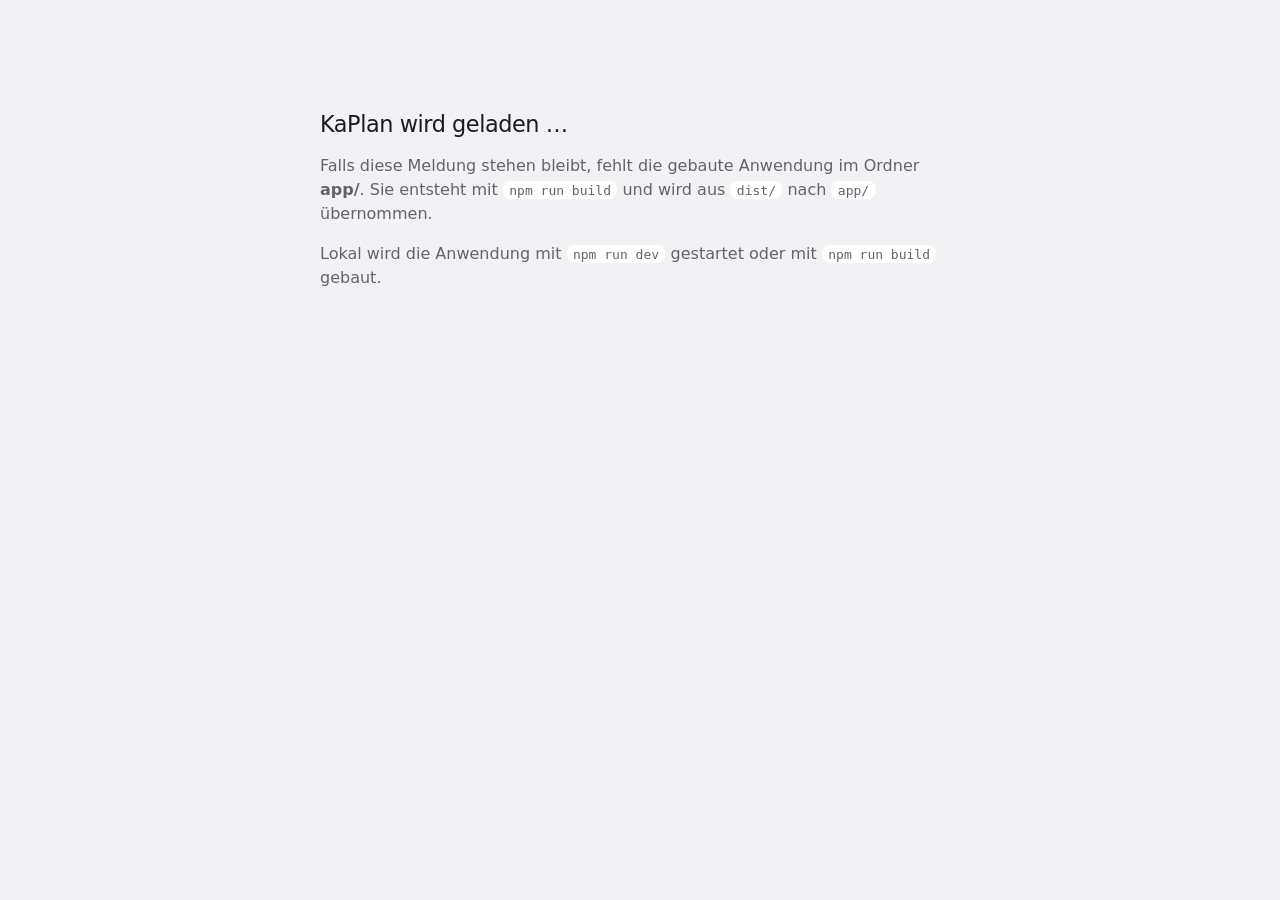
==== index.html @ 91d2cbde "Koralle-Design für die gesamte Oberfläche Überträgt die Gestaltung der Vorlage KoralleDashboard.jsx " ====
<!doctype html>
<html lang="de">
  <head>
    <meta charset="UTF-8" />
    <meta name="viewport" content="width=device-width, initial-scale=1.0" />
    <title>KaPlan</title>
    <meta name="description" content="KaPlan – Planlaufmanagement, Baubetriebsplanung und Projektsteuerung" />
    <meta name="theme-color" content="#f2f2f4" media="(prefers-color-scheme: light)" />
    <meta name="theme-color" content="#121316" media="(prefers-color-scheme: dark)" />
    <meta name="color-scheme" content="light dark" />
    <style>
      /* Seitengrund des Koralle-Designs schon vor dem Laden – hell und dunkel wie die Anwendung */
      html { background: #f2f2f4; color: #1b1c20; }
      .lade-hinweis { color: #1b1c20; }
      .lade-hinweis p { color: #62646d; }
      .lade-hinweis code { background: #ffffff; padding: .1rem .4rem; border-radius: 8px; }
      @media (prefers-color-scheme: dark) {
        html { background: #121316; color: #f2f2f4; }
        .lade-hinweis { color: #f2f2f4; }
        .lade-hinweis p { color: #b1b3bb; }
        .lade-hinweis code { background: #232429; }
      }
    </style>
    <link rel="manifest" href="manifest.webmanifest" />
    <link rel="icon" type="image/png" sizes="32x32" href="icons/kaplan-dreieck-32.png" />
    <link rel="icon" type="image/png" sizes="64x64" href="icons/kaplan-dreieck-64.png" />
    <link rel="icon" type="image/png" sizes="192x192" href="icons/kaplan-dreieck-192.png" />
    <link rel="apple-touch-icon" sizes="180x180" href="icons/kaplan-app-apple-180.png" />
    <meta name="apple-mobile-web-app-capable" content="yes" />
    <meta name="apple-mobile-web-app-status-bar-style" content="default" />
    <meta name="apple-mobile-web-app-title" content="KaPlan" />
  </head>
  <body>
    <div id="root">
      <!--
        Dieser Bereich ist nur sichtbar, solange die Anwendung nicht gestartet
        ist – React ersetzt den Inhalt von #root beim Laden.

        Wird die Seite statisch ausgeliefert (GitHub Pages mit der Quelle
        "Deploy from a branch" liefert den Quellcode statt des Builds), startet
        die Anwendung nicht. Das Skript unten wechselt dann automatisch zur
        gebauten Fassung im Unterverzeichnis ./app/. Dieser Build ist eingecheckt
        und wird vom Workflow nach jedem Push auf main erneuert (siehe README,
        Abschnitt „Veröffentlichen“). Fehlt er, bleibt der Hinweis stehen.
      -->
      <div class="lade-hinweis" style="font-family: Outfit, system-ui, -apple-system, 'Segoe UI', sans-serif; max-width: 40rem; margin: 12vh auto; padding: 0 1.5rem; line-height: 1.5;">
        <h1 style="font-size: 1.4rem; font-weight: 500; letter-spacing: -0.02em; margin: 0 0 .75rem;">KaPlan wird geladen …</h1>
        <p style="margin: 0 0 1rem;">
          Falls diese Meldung stehen bleibt, fehlt die gebaute Anwendung im Ordner
          <strong>app/</strong>. Sie entsteht mit <code>npm run build</code>
          und wird aus <code>dist/</code> nach
          <code>app/</code> übernommen.
        </p>
        <p style="margin: 0;">
          Lokal wird die Anwendung mit <code>npm run dev</code>
          gestartet oder mit <code>npm run build</code> gebaut.
        </p>
      </div>
    </div>
    <script>
      /*
        Notausgang für statisch ausgelieferten Quellcode: Startet die Anwendung
        nicht innerhalb von 1,5 Sekunden, wird auf die gebaute Fassung unter
        ./app/ gewechselt. Im Entwicklungsbetrieb meldet sich die Anwendung über
        window.planlaufGestartet und der Wechsel entfällt. Im fertigen Build
        entfällt er immer – dort gibt es kein app/, und ein langsam geladenes
        Programm darf nicht auf eine fehlende Seite umleiten.
      */
      (function () {
        if (/\/app\/?$/.test(location.pathname)) return;
        var zeitgeber = setTimeout(function () {
          // Nur der unverarbeitete Quellcode lädt /src/main.tsx; im Build ersetzt
          // Vite dieses Tag. Geprüft wird erst hier, weil es beim Start des
          // Zeitgebers noch nicht eingelesen ist.
          if (!document.querySelector('script[src$="/src/main.tsx"]')) return;
          location.replace('app/' + location.hash);
        }, 1500);
        window.planlaufGestartet = function () {
          clearTimeout(zeitgeber);
        };
      })();
    </script>
    <script type="module" src="/src/main.tsx"></script>
  </body>
</html>
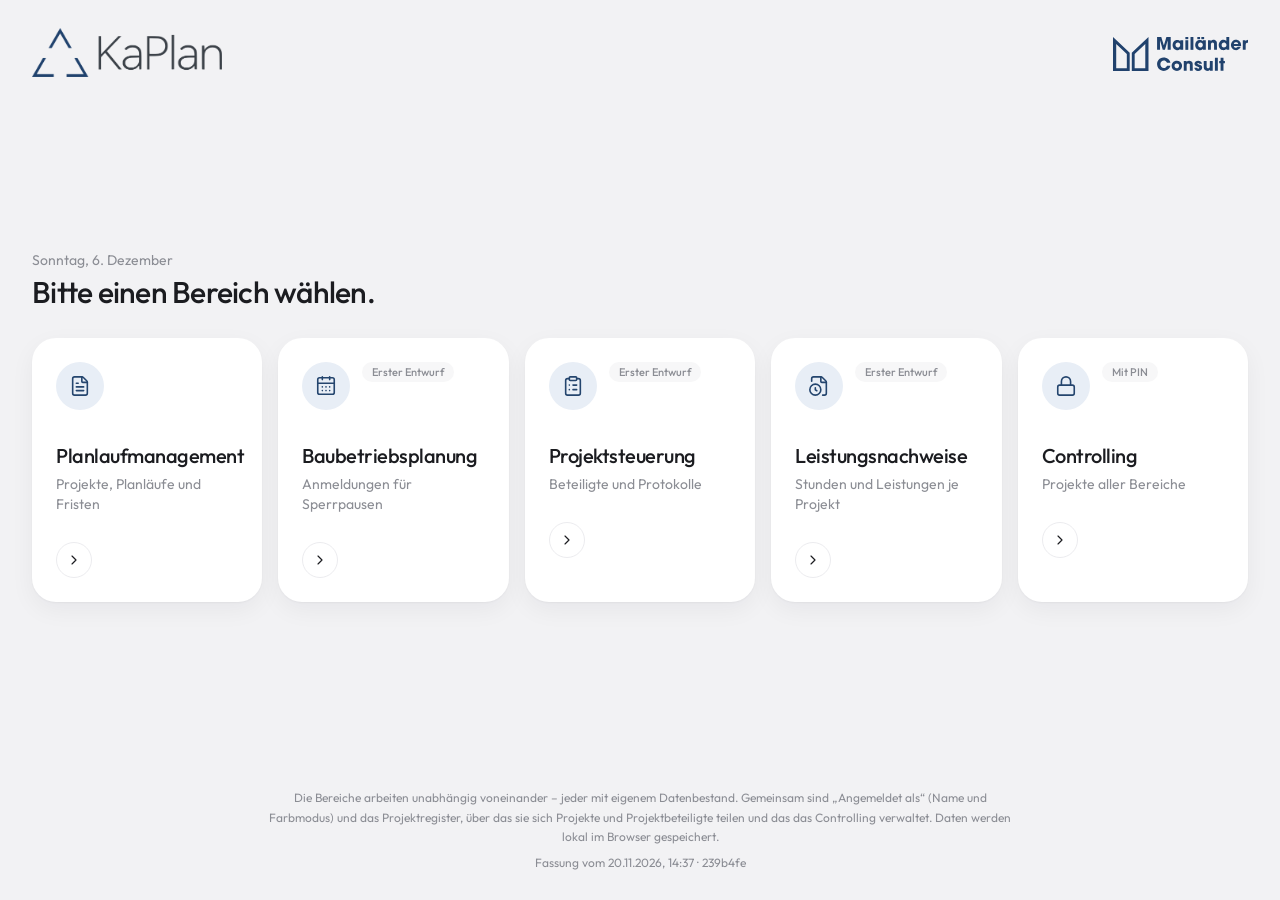
==== commit cca6567e: "Build von 239b4fe" ====
--- a/index.html
+++ b/index.html
@@ -4,22 +4,43 @@
     <meta charset="UTF-8" />
     <meta name="viewport" content="width=device-width, initial-scale=1.0" />
     <title>KaPlan</title>
-    <meta name="description" content="KaPlan – Planlaufmanagement, Baubetriebsplanung und Projektsteuerung" />
-    <meta name="theme-color" content="#f2f2f4" media="(prefers-color-scheme: light)" />
-    <meta name="theme-color" content="#121316" media="(prefers-color-scheme: dark)" />
+    <meta name="description" content="KaPlan – Planlaufmanagement, Baubetriebsplanung, Projektsteuerung und Leistungsnachweise" />
+    <meta name="theme-color" content="#f2f2f4" />
     <meta name="color-scheme" content="light dark" />
+    <script>
+      /*
+        Hell oder dunkel schon vor dem Start der Anwendung: fest gewählt unter
+        „Angemeldet als“ (Farbschema „hell“ bzw. „dunkel“) oder – die Vorgabe –
+        wie das Gerät eingestellt ist. Dieselbe Regel wie `istDunkel` in
+        src/gemeinsam/benutzer.ts; die Hülle (src/shell/Shell.tsx) setzt den
+        Wert nach dem Start erneut und folgt Änderungen. Ohne dieses Skript
+        blitzte die Seite bei jedem Laden erst hell auf.
+      */
+      (function () {
+        var schema = 'geraet';
+        try {
+          schema = (JSON.parse(localStorage.getItem('kaplan-benutzer.v1') || '{}') || {}).farbschema;
+        } catch (e) {
+          /* unlesbar – wie das Gerät */
+        }
+        var dunkel =
+          schema === 'dunkel' ||
+          (schema !== 'hell' && typeof matchMedia === 'function' && matchMedia('(prefers-color-scheme: dark)').matches);
+        document.documentElement.setAttribute('data-farbschema', dunkel ? 'dunkel' : 'hell');
+        var farbe = document.querySelector('meta[name="theme-color"]');
+        if (farbe) farbe.setAttribute('content', dunkel ? '#121316' : '#f2f2f4');
+      })();
+    </script>
     <style>
       /* Seitengrund des Koralle-Designs schon vor dem Laden – hell und dunkel wie die Anwendung */
       html { background: #f2f2f4; color: #1b1c20; }
       .lade-hinweis { color: #1b1c20; }
       .lade-hinweis p { color: #62646d; }
       .lade-hinweis code { background: #ffffff; padding: .1rem .4rem; border-radius: 8px; }
-      @media (prefers-color-scheme: dark) {
-        html { background: #121316; color: #f2f2f4; }
-        .lade-hinweis { color: #f2f2f4; }
-        .lade-hinweis p { color: #b1b3bb; }
-        .lade-hinweis code { background: #232429; }
-      }
+      html[data-farbschema='dunkel'] { background: #121316; color: #f2f2f4; }
+      html[data-farbschema='dunkel'] .lade-hinweis { color: #f2f2f4; }
+      html[data-farbschema='dunkel'] .lade-hinweis p { color: #b1b3bb; }
+      html[data-farbschema='dunkel'] .lade-hinweis code { background: #232429; }
     </style>
     <link rel="manifest" href="manifest.webmanifest" />
     <link rel="icon" type="image/png" sizes="32x32" href="icons/kaplan-dreieck-32.png" />
@@ -29,6 +50,8 @@
     <meta name="apple-mobile-web-app-capable" content="yes" />
     <meta name="apple-mobile-web-app-status-bar-style" content="default" />
     <meta name="apple-mobile-web-app-title" content="KaPlan" />
+    <script type="module" crossorigin src="./assets/index-CdNLTaPJ.js"></script>
+    <link rel="stylesheet" crossorigin href="./assets/index-dYDDbkRc.css">
   </head>
   <body>
     <div id="root">
@@ -80,6 +103,5 @@
         };
       })();
     </script>
-    <script type="module" src="/src/main.tsx"></script>
   </body>
 </html>
--- a/assets/index-dYDDbkRc.css
+++ b/assets/index-dYDDbkRc.css
@@ -0,0 +1 @@
+@layer properties{@supports (((-webkit-hyphens:none)) and (not (margin-trim:block))) or ((-moz-orient:inline) and (not (color:rgb(from red r g b)))){*,:before,:after,::backdrop{--tw-rotate-x:initial;--tw-rotate-y:initial;--tw-rotate-z:initial;--tw-skew-x:initial;--tw-skew-y:initial;--tw-border-style:solid;--tw-leading:initial;--tw-font-weight:initial;--tw-tracking:initial;--tw-shadow:0 0 #0000;--tw-shadow-color:initial;--tw-shadow-alpha:100%;--tw-inset-shadow:0 0 #0000;--tw-inset-shadow-color:initial;--tw-inset-shadow-alpha:100%;--tw-ring-color:initial;--tw-ring-shadow:0 0 #0000;--tw-inset-ring-color:initial;--tw-inset-ring-shadow:0 0 #0000;--tw-ring-inset:initial;--tw-ring-offset-width:0px;--tw-ring-offset-color:#fff;--tw-ring-offset-shadow:0 0 #0000;--tw-outline-style:solid;--tw-blur:initial;--tw-brightness:initial;--tw-contrast:initial;--tw-grayscale:initial;--tw-hue-rotate:initial;--tw-invert:initial;--tw-opacity:initial;--tw-saturate:initial;--tw-sepia:initial;--tw-drop-shadow:initial;--tw-drop-shadow-color:initial;--tw-drop-shadow-alpha:100%;--tw-drop-shadow-size:initial;--tw-duration:initial}}}@layer theme{:root,:host{--font-sans:"Outfit Variable", "Outfit", system-ui, -apple-system, "Segoe UI", sans-serif;--font-mono:ui-monospace, "SF Mono", SFMono-Regular, Menlo, Consolas, monospace;--color-white:#fff;--spacing:.25rem;--text-xs:.75rem;--text-xs--line-height:calc(1 / .75);--text-sm:.875rem;--text-sm--line-height:calc(1.25 / .875);--text-xl:1.25rem;--text-xl--line-height:calc(1.75 / 1.25);--text-2xl:1.5rem;--text-2xl--line-height:calc(2 / 1.5);--text-3xl:1.875rem;--text-3xl--line-height: 1.2 ;--font-weight-medium:500;--tracking-tight:-.025em;--leading-relaxed:1.625;--radius-3xl:1.5rem;--default-transition-duration:.15s;--default-transition-timing-function:cubic-bezier(.4, 0, .2, 1);--default-font-family:"Outfit Variable", "Outfit", system-ui, -apple-system, "Segoe UI", sans-serif;--default-mono-font-family:ui-monospace, "SF Mono", SFMono-Regular, Menlo, Consolas, monospace;--ease-koralle:cubic-bezier(.2, .8, .2, 1)}}@layer base{*,:after,:before,::backdrop{box-sizing:border-box;border:0 solid;margin:0;padding:0}::file-selector-button{box-sizing:border-box;border:0 solid;margin:0;padding:0}html,:host{-webkit-text-size-adjust:100%;tab-size:4;line-height:1.5;font-family:var(--default-font-family,-apple-system, BlinkMacSystemFont, "Segoe UI", Roboto, "Helvetica Neue", "Noto Sans", Arial, sans-serif, "Apple Color Emoji", "Segoe UI Emoji", "Segoe UI Symbol", "Noto Color Emoji");font-feature-settings:var(--default-font-feature-settings,normal);font-variation-settings:var(--default-font-variation-settings,normal);-webkit-tap-highlight-color:transparent}hr{height:0;color:inherit;border-top-width:1px}abbr:where([title]){-webkit-text-decoration:underline dotted;text-decoration:underline dotted}h1,h2,h3,h4,h5,h6{font-size:inherit;font-weight:inherit}a{color:inherit;-webkit-text-decoration:inherit;text-decoration:inherit}code,kbd,samp,pre{font-family:var(--default-mono-font-family,ui-monospace, SFMono-Regular, Menlo, Monaco, Consolas, "Liberation Mono", "Courier New", monospace);font-feature-settings:var(--default-mono-font-feature-settings,normal);font-variation-settings:var(--default-mono-font-variation-settings,normal);font-size:1em}small{font-size:80%}sub,sup{vertical-align:baseline;font-size:75%;line-height:0;position:relative}sub{bottom:-.25em}sup{top:-.5em}table{text-indent:0;border-color:inherit;border-collapse:collapse}:-moz-focusring:where(:not(iframe)){outline:auto}progress{vertical-align:baseline}summary{display:list-item}ol,ul,menu{list-style:none}img,svg,video,canvas,audio,iframe,embed,object{vertical-align:middle;display:block}img,video{max-width:100%;height:auto}button,input,select,optgroup,textarea{font:inherit;font-feature-settings:inherit;font-variation-settings:inherit;letter-spacing:inherit;color:inherit;opacity:1;background-color:#0000;border-radius:0}::file-selector-button{font:inherit;font-feature-settings:inherit;font-variation-settings:inherit;letter-spacing:inherit;color:inherit;opacity:1;background-color:#0000;border-radius:0}:where(select:is([multiple],[size])) optgroup{font-weight:bolder}:where(select:is([multiple],[size])) optgroup option{padding-inline-start:20px}::file-selector-button{margin-inline-end:4px}::placeholder{opacity:1}@supports (not ((-webkit-appearance:-apple-pay-button))) or (contain-intrinsic-size:1px){::placeholder{color:currentColor}@supports (color:color-mix(in lab,red,red)){::placeholder{color:color-mix(in oklab,currentcolor 50%,transparent)}}}textarea{resize:vertical}::-webkit-search-decoration{-webkit-appearance:none}::-webkit-date-and-time-value{min-height:1lh;text-align:inherit}::-webkit-datetime-edit{display:inline-flex}::-webkit-datetime-edit-fields-wrapper{padding:0}::-webkit-datetime-edit{padding-block:0}::-webkit-datetime-edit-year-field{padding-block:0}::-webkit-datetime-edit-month-field{padding-block:0}::-webkit-datetime-edit-day-field{padding-block:0}::-webkit-datetime-edit-hour-field{padding-block:0}::-webkit-datetime-edit-minute-field{padding-block:0}::-webkit-datetime-edit-second-field{padding-block:0}::-webkit-datetime-edit-millisecond-field{padding-block:0}::-webkit-datetime-edit-meridiem-field{padding-block:0}::-webkit-calendar-picker-indicator{line-height:1}:-moz-ui-invalid{box-shadow:none}button,input:where([type=button],[type=reset],[type=submit]){appearance:button}::file-selector-button{appearance:button}::-webkit-inner-spin-button{height:auto}::-webkit-outer-spin-button{height:auto}[hidden]:where(:not([hidden=until-found])){display:none!important}html,body,#root{height:100%}body{font-family:var(--font-sans);color:var(--text);background:var(--bg);-webkit-font-smoothing:antialiased;-moz-osx-font-smoothing:grayscale;font-size:14px;line-height:1.5}h1,h2,h3,h4{letter-spacing:-.02em;font-weight:500}h1{font-size:26px}h2{font-size:19px}h3{font-size:15px}b,strong{font-weight:600}a{color:var(--link);text-decoration:none}a:hover{text-decoration:underline}::selection{background:var(--marke-soft)}button:not(:disabled),[role=button]{cursor:pointer}input[type=checkbox],input[type=radio]{accent-color:var(--accent);margin:3px 3px 3px 4px}:focus-visible{outline:2px solid var(--fokus);outline-offset:2px}}@layer components{.app{grid-template-columns:var(--sidebar-w) 1fr;height:100%;display:grid;overflow:hidden}.sidebar{background:var(--bg-sidebar);border-right:1px solid var(--separator);color:var(--text-secondary);flex-direction:column;gap:3px;padding:16px 12px;display:flex;overflow-y:auto}.sidebar-brand{width:100%;font:inherit;color:inherit;text-align:left;cursor:pointer;border-radius:var(--rund);background:0 0;border:none;margin-bottom:12px;padding:4px 10px 6px;line-height:0;display:block}.sidebar-brand:hover{opacity:.88}.kaplan-logo-hell,.kaplan-logo-dunkel{max-width:100%;display:block}.kaplan-logo-dunkel,:root[data-farbschema=dunkel] .kaplan-logo-hell{display:none}:root[data-farbschema=dunkel] .kaplan-logo-dunkel{display:block}.logo-ohne-zeile{aspect-ratio:960/262;display:block;overflow:hidden}.nav-group-label{color:var(--text-tertiary);padding:18px 12px 6px;font-size:12px}.nav-item{border-radius:var(--rund);cursor:pointer;text-align:left;width:100%;min-height:40px;color:var(--text-secondary);background:0 0;border:none;flex:none;align-items:center;gap:10px;padding:8px 12px;font-size:13.5px;transition:color .15s,background .15s;display:flex;position:relative}.nav-item:hover{color:var(--text);background:var(--bg-hover)}.nav-item.active,.nav-item.active:hover{color:#fff;background:0 0;font-weight:500}.nav-aktiv{border-radius:var(--rund);background:var(--nav-aktiv);box-shadow:0 6px 18px var(--marke-glanz);position:absolute;inset:0}.nav-item>:not(.nav-aktiv){position:relative}.nav-item.active .nav-badge{color:#fff;background:#ffffff3d}.nav-item.unter{padding-left:34px}.nav-pfeil{color:var(--text-tertiary);flex:none;transition:transform .15s;display:inline-flex}.nav-pfeil.offen{transform:rotate(90deg)}.nav-icon{flex:none;place-items:center;width:18px;display:grid}.nav-label{text-overflow:ellipsis;white-space:nowrap;flex:1;overflow:hidden}.nav-badge{background:var(--gray-soft);color:var(--text-secondary);border-radius:999px;padding:1px 7px;font-size:11px;font-weight:600}.nav-badge.alert{background:var(--red);color:#fff}.sidebar-footer{color:var(--text-tertiary);margin-top:auto;padding:16px 2px 2px;font-size:11px}.sicherung-knoepfe{grid-template-columns:1fr 1fr;gap:6px;margin:10px 0;display:grid}.sicherung-knoepfe .btn{color:var(--text-secondary);justify-content:center;padding-left:6px;padding-right:6px}.sicherung-knoepfe .btn:hover:not(:disabled){color:var(--text)}.sicherung-knoepfe .btn:last-child{grid-column:1/-1}.main{flex-direction:column;display:flex;overflow:hidden}.topbar{flex:none;align-items:center;gap:14px;min-height:72px;padding:18px 32px 6px;display:flex}.topbar-title{flex-direction:column-reverse;flex:1;min-width:0;display:flex}.topbar-title h1{letter-spacing:-.025em;text-overflow:ellipsis;white-space:nowrap;font-size:22px;font-weight:500;line-height:1.25;overflow:hidden}.topbar-title .sub{color:var(--text-tertiary);text-overflow:ellipsis;white-space:nowrap;font-size:13px;overflow:hidden}.topbar-actions{flex:none;align-items:center;gap:8px;display:flex}.topbar-logo{flex:none;align-items:center;padding-left:12px;display:flex}.btn-icon.menu-toggle{border:1px solid var(--separator);background:var(--bg-elev);width:40px;height:40px;color:var(--text);border-radius:50%;place-items:center;padding:0;display:grid}.content{padding:0 32px calc(64px + var(--neue-fassung-hoehe,0px));flex:1;overflow-y:auto}.content-inner{max-width:1560px;margin:0 auto;padding-top:16px}.stack{flex-direction:column;gap:16px;display:flex}.row{align-items:center;gap:10px;display:flex}.row-between{justify-content:space-between;align-items:center;gap:12px;display:flex}.wrap{flex-wrap:wrap}.spacer{flex:1}.grid{gap:16px;display:grid}.grid-2{grid-template-columns:repeat(auto-fit,minmax(280px,1fr))}.grid-3{grid-template-columns:repeat(auto-fit,minmax(220px,1fr))}.kennzahlen{grid-template-columns:repeat(auto-fit,minmax(150px,1fr));gap:10px;padding:4px 24px 22px;display:grid}.kennzahlen:first-child{padding-top:24px}.kennzahlen>*{display:flex}.kennzahlen .card{box-shadow:none;border-radius:var(--rund-l);background:var(--bg-subtle);width:100%}.kennzahlen .stat{padding:12px 16px}.kennzahlen .stat-value{font-size:22px}.kennzahlen .card-click:hover{background:var(--bg-active)}.kennzahlen .card-click.stat-signal:hover{background:var(--signal-verlauf)}.grid-4{grid-template-columns:repeat(auto-fit,minmax(190px,1fr))}.card{--tabellen-rand:24px;background:var(--bg-elev);border-radius:var(--rund-xl);box-shadow:var(--schatten);overflow:clip}.card-pad{padding:22px 24px}.card-header{justify-content:space-between;align-items:center;gap:12px;padding:20px 24px 14px;display:flex}.card-header h2{font-size:16px;font-weight:500}.card-header .sub{color:var(--text-tertiary);margin-top:1px;font-size:12.5px}.card-header+.card-pad{padding-top:6px}.card-click{cursor:pointer;transition:transform .3s var(--ease-koralle),box-shadow .3s var(--ease-koralle);text-align:left;width:100%;font:inherit;color:inherit;border:none;padding:0;display:block}.card-click:not(.bewegt):hover{box-shadow:var(--schatten-hoch);transform:translateY(-4px)}.card-click:not(.bewegt):active{transform:translateY(-1px)}.bewegt{transition:none}.stat{padding:20px 24px 22px;position:relative}.stat-label{color:var(--text-tertiary);align-items:center;gap:7px;font-size:12.5px;display:flex}.stat-value{letter-spacing:-.03em;font-variant-numeric:tabular-nums;margin-top:4px;font-size:34px;font-weight:600;line-height:1.15}.card.stat-signal{background:var(--signal-verlauf);color:#fff;position:relative}.card.stat-signal:after{content:"";pointer-events:none;border:24px solid #ffffff26;border-radius:50%;width:150px;height:150px;position:absolute;bottom:-52px;right:-44px}.card.stat-signal .stat-label{color:#ffffffe6}.kennzahlen .card.stat-signal{background:var(--signal-verlauf)}.kennzahlen .card.stat-signal:after{border-width:16px;width:96px;height:96px;bottom:-44px;right:-30px}.btn{border:1px solid var(--separator);background:var(--bg-elev);color:var(--text);cursor:pointer;white-space:nowrap;transition:background .15s ease,border-color .15s ease,opacity .15s ease,transform .2s var(--ease-koralle);border-radius:999px;justify-content:center;align-items:center;gap:6px;padding:7px 15px;font-size:13px;font-weight:500;line-height:1.4;display:inline-flex}.btn:hover{background:var(--bg-subtle);border-color:var(--separator-strong)}.btn:active{transform:scale(.97)}.btn:disabled{opacity:.4;cursor:not-allowed;transform:none}.btn-primary{background:var(--accent);color:var(--auf-accent);border-color:#0000}.btn-primary:hover{background:var(--accent-hover);border-color:#0000;transform:translateY(-1px)}.btn-primary:active{transform:scale(.97)}.btn-primary:disabled{transform:none}.btn-ghost{color:var(--text);background:0 0;border-color:#0000;padding:6px 10px}.btn-ghost:hover{background:var(--bg-hover);border-color:#0000}.btn-outline{border-color:var(--separator-strong);background:0 0}.btn-outline:hover{background:var(--bg-hover)}.btn-danger{color:var(--rot-text);background:0 0;border-color:#0000}.btn-danger:hover{background:var(--red-soft);border-color:#0000}.btn.btn-primary.btn-rot,.btn.btn-primary.btn-rot:hover{background:var(--red);color:#fff}.btn-sm{padding:4px 11px;font-size:12px}.link-btn{font:inherit;color:inherit;text-align:left;cursor:pointer;background:0 0;border:none;padding:0}.link-btn:hover{color:var(--marke-text)}.btn-icon{color:var(--text-secondary);cursor:pointer;background:0 0;border:none;border-radius:999px;justify-content:center;align-items:center;padding:7px;transition:background .15s,color .15s;display:inline-flex}.btn-icon:disabled{opacity:.35;cursor:not-allowed}.btn-icon:hover{background:var(--bg-hover);color:var(--text)}.segmented{background:var(--gray-soft);border-radius:999px;gap:2px;padding:3px;display:inline-flex}.segmented button{color:var(--text-secondary);cursor:pointer;white-space:nowrap;background:0 0;border:none;border-radius:999px;padding:5px 14px;font-size:13px;font-weight:500;transition:color .15s;position:relative}.segmented button:hover{color:var(--text)}.segmented button.active{color:var(--auf-accent)}.segmented-aktiv{background:var(--accent);border-radius:999px;position:absolute;inset:0}.segmented-text{position:relative}.segmented button.active:not(:has(.segmented-aktiv)){background:var(--accent)}.field{flex-direction:column;gap:6px;min-width:0;display:flex}.field label{color:var(--text-secondary);font-size:12.5px;font-weight:500}.field .hint{color:var(--text-tertiary);font-size:11.5px}.field>.segmented{align-self:flex-start;max-width:100%}.input,.select,.textarea{border-radius:var(--rund);border:1px solid var(--separator-strong);background:var(--bg-elev);width:100%;padding:8px 12px;font-size:13.5px;transition:border-color .15s,box-shadow .15s}.input:focus,.select:focus,.textarea:focus{border-color:var(--fokus);box-shadow:0 0 0 3px var(--accent-soft);outline:none}.input:disabled,.select:disabled,.textarea:disabled{opacity:.6}.textarea{resize:vertical;min-height:90px;line-height:1.5}.textarea.mono{font-family:var(--font-mono);font-size:12.5px}.select{appearance:none;background-image:url("data:image/svg+xml,%3Csvg xmlns='http://www.w3.org/2000/svg' width='12' height='12' viewBox='0 0 24 24' fill='none' stroke='%238b8d94' stroke-width='2.4' stroke-linecap='round' stroke-linejoin='round'%3E%3Cpath d='m6 9 6 6 6-6'/%3E%3C/svg%3E");background-position:right 10px center;background-repeat:no-repeat;padding-right:30px}.form-grid{grid-template-columns:repeat(auto-fit,minmax(200px,1fr));gap:14px;display:grid}.form-grid .full{grid-column:1/-1}.search{background:var(--bg-elev);border:1px solid var(--separator);min-width:180px;color:var(--text-tertiary);border-radius:999px;align-items:center;gap:8px;padding:6px 8px 6px 14px;transition:border-color .15s,box-shadow .15s;display:flex}.search:focus-within{border-color:var(--fokus);box-shadow:0 0 0 3px var(--accent-soft)}.search input{width:100%;min-width:0;color:var(--text);background:0 0;border:none;outline:none;font-size:13px}.search .btn-icon{padding:3px}.checkbox{cursor:pointer;align-items:center;gap:8px;font-size:13px;display:inline-flex}.checkbox input{width:15px;height:15px;accent-color:var(--accent)}.table-scroll{-webkit-overflow-scrolling:touch;overflow-x:auto}@media(min-width:861px){.table-scroll{overflow-x:clip}.table-scroll.table-scroll-quer{overflow-x:auto}}.table{border-collapse:collapse;width:100%;font-size:13.5px}.table th{z-index:3;background:var(--bg-elev);box-shadow:inset 0 -1px 0 var(--separator);text-align:left;color:var(--text-tertiary);border-bottom:1px solid var(--separator);white-space:nowrap;padding:10px 14px;font-size:12.5px;font-weight:400;position:sticky;top:0}.table td{border-bottom:1px solid var(--separator);vertical-align:middle;padding:13px 14px}.table th:first-child,.table td:first-child{padding-left:var(--tabellen-rand,14px)}.table th:last-child,.table td:last-child{padding-right:var(--tabellen-rand,14px)}.table tbody tr:last-child td{border-bottom:none}.table tbody tr.clickable{cursor:pointer;transition:background .12s}.table tbody tr.clickable:hover{background:var(--bg-hover)}.table tbody tr.clickable:focus-visible,.list-row.clickable:focus-visible{outline:2px solid var(--fokus);outline-offset:-2px;background:var(--bg-active)}.table .num{font-variant-numeric:tabular-nums;color:var(--text-secondary);white-space:nowrap;font-size:12.5px}.table th.zahl,.table td.zahl{text-align:center}.table td.zahl{color:var(--text);font-variant-numeric:tabular-nums;font-size:15px;font-weight:600}.table td.zahl.leer{color:var(--text-tertiary);font-weight:400}.table.planlauf-tabelle th{white-space:normal;padding-left:10px;padding-right:10px}.table.planlauf-tabelle td{padding-left:10px;padding-right:10px}.table.planlauf-tabelle :is(th,td):first-child{padding-left:var(--tabellen-rand,14px)}.table.planlauf-tabelle :is(th,td):last-child{padding-right:var(--tabellen-rand,14px)}.table.planlauf-tabelle .progress{min-width:44px}.table .right{text-align:right}.table .actions{text-align:right;white-space:nowrap}.list-row{border-bottom:1px solid var(--separator);align-items:center;gap:12px;padding:13px 24px;display:flex}.list-row:last-child{border-bottom:none}.list-row.clickable{cursor:pointer;transition:background .12s}.list-row.clickable:hover{background:var(--bg-hover)}.empty{text-align:center;color:var(--text-secondary);padding:44px 24px}.empty-icon{background:var(--marke-soft);width:52px;height:52px;color:var(--marke);border-radius:50%;place-items:center;margin:0 auto 12px;display:grid}.empty h3{color:var(--text);margin-bottom:4px;font-size:15px}.empty p{color:var(--text-tertiary);margin-bottom:14px;font-size:13px}.muted{color:var(--text-secondary)}.tertiary{color:var(--text-tertiary)}.small{font-size:12px}.mono{font-variant-numeric:tabular-nums;font-size:12.5px}.truncate{text-overflow:ellipsis;white-space:nowrap;overflow:hidden}.sort-btn{font:inherit;color:inherit;text-transform:inherit;letter-spacing:inherit;cursor:pointer;background:0 0;border:none;align-items:center;gap:4px;padding:0;display:inline-flex}.sort-btn:hover{color:var(--text)}.sort-pfeil{opacity:0;font-size:10px;display:inline-flex}.sort-btn:hover .sort-pfeil{opacity:.5}.sort-pfeil.aktiv{opacity:1;color:var(--marke)}.th-inhalt{align-items:center;gap:3px;display:inline-flex}.th-wert{background:var(--marke-soft);color:var(--marke-text);border-radius:999px;margin-left:2px;padding:1px 7px;font-size:11px;font-weight:500}.filter-btn{width:20px;height:20px;color:var(--text-tertiary);cursor:pointer;opacity:0;background:0 0;border:none;border-radius:50%;justify-content:center;align-items:center;padding:0;transition:opacity .12s,background .12s;display:inline-flex}.table th:hover .filter-btn,.filter-btn.offen,.filter-btn.aktiv{opacity:1}.filter-btn:hover{background:var(--bg-hover);color:var(--text)}@media(hover:none){.filter-btn{opacity:.65}.sort-pfeil{opacity:.4}}.filter-btn.aktiv,.filter-btn.offen{color:var(--marke)}.aufklapp-menue{z-index:160;overscroll-behavior:contain;background:var(--bg-elev);border:1px solid var(--separator);border-radius:var(--rund-l);min-width:220px;max-width:min(320px,100vw - 16px);max-height:calc(100dvh - 16px);box-shadow:var(--schatten-hoch);text-align:left;white-space:normal;color:var(--text);flex-direction:column;gap:1px;padding:6px;font-size:13px;display:flex;position:fixed;overflow-y:auto}.aufklapp-menue button{border-radius:var(--rund-s);font:inherit;color:var(--text);text-align:left;overflow-wrap:anywhere;cursor:pointer;background:0 0;border:none;flex:none;padding:8px 12px}.aufklapp-menue button:hover,.aufklapp-menue button:focus-visible{background:var(--bg-hover)}.aufklapp-menue button.gefahr{color:var(--rot-text)}.aufklapp-menue button.aktiv{background:var(--accent-soft);color:var(--text);font-weight:600}.aufklapp-menue .aufklapp-menue-titel{color:var(--text-tertiary);flex:none;padding:6px 12px;font-size:11.5px}.antwort-chip{border:1px solid var(--separator-strong);background:var(--bg-elev);cursor:pointer;border-radius:999px;padding:4px 12px;font-size:12.5px;transition:background .12s,border-color .12s,color .12s}.antwort-chip:not(.gewaehlt):hover:not(:disabled){border-color:var(--purple);color:var(--purple)}.antwort-chip.gewaehlt{background:var(--purple);border-color:var(--purple);color:var(--bg-elev)}.antwort-chip:disabled{opacity:.5;cursor:default}.stern{cursor:pointer;color:var(--text-tertiary);border-radius:50%;place-items:center;padding:5px;line-height:1;display:inline-grid}.stern:hover{background:var(--bg-hover);color:var(--orange)}.stern.aktiv{color:var(--orange)}.stern.aktiv svg{fill:currentColor}.bearbeiter{border:1px solid var(--separator);border-radius:var(--rund-l);background:var(--bg-subtle);width:100%;color:var(--text-secondary);cursor:pointer;text-align:left;align-items:center;gap:10px;padding:8px 10px;font-size:12.5px;transition:background .15s;display:flex}.bearbeiter:hover{background:var(--bg-active)}.bearbeiter strong{color:var(--text);font-size:13px;font-weight:500;display:block}.bearbeiter .avatar{background:var(--avatar-verlauf);color:#fff}.badge{white-space:nowrap;background:var(--gray-soft);color:var(--text-secondary);border-radius:999px;align-items:center;gap:5px;padding:2px 10px;font-size:11.5px;font-weight:500;display:inline-flex}.badge.green{background:var(--green-soft);color:var(--gruen-text)}.badge.orange{background:var(--orange-soft);color:var(--orange-text)}.badge.red{background:var(--red-soft);color:var(--rot-text)}.badge.blue{background:var(--blau-soft);color:var(--blau-text)}.badge.purple{background:var(--purple-soft);color:var(--purple)}.dot{background:var(--text-tertiary);border-radius:50%;flex:none;width:8px;height:8px;display:inline-block}.dot.green{background:var(--green)}.dot.orange{background:var(--orange)}.dot.red{background:var(--red)}.dot.blue{background:var(--blau)}.role-chip{color:var(--chip-farbe,currentColor);background:0 0;border:1px solid;border-radius:999px;align-items:center;gap:5px;padding:2px 10px;font-size:11.5px;font-weight:500;display:inline-flex}.chip-weg{color:inherit;cursor:pointer;opacity:.7;background:0 0;border:none;align-items:center;margin:0;padding:0 0 0 2px;font-size:13px;line-height:1;display:inline-flex}.chip-weg:hover{opacity:1}.avatar{background:var(--marke-soft);width:32px;height:32px;color:var(--marke-text);border-radius:50%;flex:none;place-items:center;font-size:11.5px;font-weight:600;display:grid}.avatar.avatar-farbe{background:var(--chip-farbe)}@supports (color:color-mix(in lab,red,red)){.avatar.avatar-farbe{background:color-mix(in srgb,var(--chip-farbe) 14%,transparent)}}.avatar.avatar-farbe{color:var(--chip-farbe)}.progress{background:var(--gray-soft);border-radius:999px;min-width:60px;height:6px;overflow:hidden}.progress>div{background:linear-gradient(90deg,var(--marke),var(--marke-2));border-radius:999px;height:100%}.chain{gap:0;padding:4px 0 10px;display:flex;overflow-x:auto}.chain-node{background:var(--bg-subtle);border-radius:var(--rund-l);border:1px solid #0000;flex:none;min-width:148px;max-width:180px;padding:10px 12px;font-size:12px}.chain-node.current{border-color:var(--accent);box-shadow:0 0 0 3px var(--accent-soft);background:var(--bg-elev)}.chain-node.done{background:var(--green-soft);border-color:#0000}.chain-node.late{background:var(--red-soft);border-color:#0000}.chain-node .cn-name{margin-bottom:3px;font-weight:600;line-height:1.3}.chain-node .cn-meta{color:var(--text-secondary);font-size:11px}.chain-arrow{width:22px;color:var(--text-tertiary);flex:none;place-items:center;font-size:13px;display:grid}.chain-node.gateway{border-radius:var(--rund-l);border-style:dashed;border-color:var(--separator-strong)}.step-row{border-bottom:1px solid var(--separator);grid-template-columns:26px 1fr;gap:12px;padding:14px 24px;display:grid}.step-row.mit-aktion{grid-template-columns:26px 1fr auto}.step-anpassen{align-self:start;margin-top:2px}.step-row:last-child{border-bottom:none}.step-row.aktiv{background:var(--bg-subtle)}.step-marker{flex-direction:column;align-items:center;gap:4px;padding-top:2px;display:flex}.step-num{background:var(--gray-soft);width:24px;height:24px;color:var(--text-secondary);border-radius:50%;place-items:center;font-size:11px;font-weight:600;display:grid}.step-num.done{background:var(--green);color:#fff}.step-num.late{background:var(--red);color:#fff}.step-num.current{background:var(--accent);color:var(--auf-accent)}.step-line{background:var(--separator);border-radius:2px;flex:1;width:2px;min-height:6px}.step-body{flex-direction:column;gap:7px;min-width:0;display:flex}.step-title{flex-wrap:wrap;align-items:center;gap:8px;display:flex}.step-title strong{font-size:13.5px;font-weight:600}.table tr.gruppe-zeile td,.table tr.paket-zeile td{background:var(--fill-gruppe);border-top:1px solid var(--separator)}.table tr.gruppe-zeile td{padding-top:10px;padding-bottom:10px}.table tr.gruppe-zeile+tr td{border-top:none}.gruppe-btn{font:inherit;color:inherit;text-align:left;cursor:pointer;background:0 0;border:none;align-items:center;gap:9px;width:100%;margin:0;padding:0;display:flex}.gruppe-btn:hover strong{color:var(--marke-text)}.gruppe-btn .chev{color:var(--text-tertiary);transition:transform .15s;display:flex}.gruppe-btn.offen .chev{transform:rotate(90deg)}.chev-btn{width:20px;height:20px;color:var(--text-tertiary);cursor:pointer;background:0 0;border:none;border-radius:50%;flex:0 0 20px;justify-content:center;align-items:center;margin:0;padding:0;transition:transform .15s,background .15s;display:flex}.chev-btn:hover{background:var(--bg-hover);color:var(--text)}.chev-btn.offen{transform:rotate(90deg)}.chev-vorn{margin-left:-29px}.chev-vorn.offen{transform:rotate(90deg)}.checkbox.buendeln-plan{border:1px solid var(--separator);border-radius:var(--rund);cursor:pointer;align-items:center;gap:10px;padding:10px 14px;display:flex}.checkbox.buendeln-plan:hover{background:var(--bg-hover)}.table tr.unterzeile td{background:var(--bg-subtle)}.table tr.zeile-eingang strong{color:var(--gelb-text)}.table tr.zeile-fertig strong{color:var(--gruen-text)}.badge.gelb{background:var(--gelb-soft-stark);color:var(--gelb-text)}.badge.zusatz{margin-left:6px;font-weight:400}.table tr.zeile-verworfen td{color:var(--text-tertiary)}.table tr.zeile-verworfen strong{color:var(--text-tertiary);font-weight:500}.step-row.kompakt{padding-top:8px;padding-bottom:8px}.step-row.kompakt .step-num{opacity:.75}.step-aufklappen{font:inherit;color:inherit;cursor:pointer;text-align:left;background:0 0;border:none;align-items:center;gap:6px;margin:0;padding:0;display:inline-flex}.step-aufklappen:hover strong{color:var(--marke-text)}.step-aufklappen .chev{color:var(--text-tertiary);transition:transform .15s}.step-aufklappen.offen .chev{transform:rotate(90deg)}.step-meta{color:var(--text-secondary);flex-wrap:wrap;align-items:center;gap:14px;font-size:12.5px;display:flex}.step-meta b{color:var(--text);font-weight:500}.step-actions{flex-wrap:wrap;align-items:center;gap:6px;display:flex}.overlay{background:var(--schleier);-webkit-backdrop-filter:blur(6px);backdrop-filter:blur(6px);z-index:100;place-items:center;padding:24px;animation:.18s fade;display:grid;position:fixed;inset:0}.modal{--tabellen-rand:14px;background:var(--bg-elev);border-radius:var(--rund-xl);box-shadow:var(--schatten-dialog);width:min(680px,100%);max-height:calc(100dvh - 48px);animation:pop .26s var(--ease-koralle);flex-direction:column;display:flex}.modal.wide{width:min(940px,100%)}.modal-header{border-bottom:1px solid var(--separator);justify-content:space-between;align-items:flex-start;gap:12px;padding:22px 24px 16px;display:flex}.modal-header h2{font-size:19px;font-weight:500}.modal-header .sub{color:var(--text-tertiary);margin-top:2px;font-size:12.5px}.modal-body{padding:20px 24px;overflow-y:auto}.modal-footer{border-top:1px solid var(--separator);border-radius:0 0 var(--rund-xl) var(--rund-xl);flex-wrap:wrap;justify-content:flex-end;gap:8px;padding:16px 24px;display:flex}@keyframes fade{0%{opacity:0}to{opacity:1}}@keyframes pop{0%{opacity:0;transform:scale(.97)translateY(8px)}to{opacity:1;transform:none}}.neue-fassung{z-index:80;background:var(--bg-elev);border:1px solid var(--separator);border-radius:var(--rund-xl);width:min(420px,100vw - 24px);box-shadow:var(--schatten-dialog);animation:pop .26s var(--ease-koralle);flex-direction:column;gap:12px;padding:18px 20px;font-size:12.5px;line-height:1.45;display:flex;position:fixed;bottom:18px;right:18px}.neue-fassung-text{color:var(--text-secondary);flex-direction:column;gap:3px;display:flex}.neue-fassung-text strong{color:var(--text);font-size:14px;font-weight:500}.neue-fassung-knoepfe{justify-content:flex-end;gap:8px;display:flex}@media(max-width:520px){.neue-fassung{width:auto;bottom:12px;left:12px;right:12px}}.toast-wrap{bottom:calc(22px + var(--neue-fassung-hoehe,0px));z-index:200;flex-direction:column;gap:8px;width:max-content;max-width:min(640px,100vw - 32px);display:flex;position:fixed;left:50%;transform:translate(-50%)}.toast{background:var(--accent);color:var(--auf-accent);overflow-wrap:anywhere;box-shadow:var(--schatten-hoch);animation:pop .26s var(--ease-koralle);border-radius:20px;padding:10px 20px;font-size:13px;font-weight:500}.callout{border-radius:var(--rund-l);background:var(--gray-soft);gap:12px;padding:12px 16px;font-size:12.5px;line-height:1.5;display:flex}.callout.warn{background:var(--orange-soft)}.callout.error{background:var(--red-soft)}.callout .callout-icon{color:var(--text-secondary);flex:none;padding-top:1px;display:flex}.callout.warn .callout-icon{color:var(--orange-text)}.callout.error .callout-icon{color:var(--rot-text)}.divider{background:var(--separator);height:1px;margin:4px 0}.kv{grid-template-columns:130px 1fr;gap:6px 14px;font-size:13.5px;display:grid}.kv dt{color:var(--text-secondary);font-size:12.5px}.kv dd{margin:0}.kv-breit{grid-template-columns:190px 1fr}.mail-vorschau{white-space:pre-wrap;color:var(--text-secondary);margin:10px 0 0;font-family:inherit;font-size:13.5px}.tabs{flex-wrap:wrap;gap:6px;display:flex}.tab-plus{border:1px dashed var(--separator-strong);width:34px;height:34px;color:var(--text-tertiary);cursor:pointer;background:0 0;border-radius:50%;justify-content:center;align-items:center;padding:0;display:inline-flex}.tab-plus svg{flex:none}.tab-plus:hover{background:var(--bg-hover);color:var(--marke-text);border-color:var(--marke)}.tabs button:not(.tab-plus){color:var(--text-secondary);cursor:pointer;white-space:nowrap;background:0 0;border:none;border-radius:999px;padding:7px 15px;font-size:13.5px;font-weight:500;transition:color .15s,background .15s}.tabs button:not(.tab-plus):hover{color:var(--text);background:var(--bg-hover)}.tabs button.active:not(.tab-plus),.tabs button.active:not(.tab-plus):hover{color:var(--auf-accent);background:var(--accent)}.drop-zone{border:1.5px dashed var(--separator-strong);border-radius:var(--rund-xl);text-align:center;color:var(--text-secondary);cursor:pointer;padding:28px;font-size:13px;transition:border-color .15s,background .15s,color .15s}.drop-zone:hover,.drop-zone.over{border-color:var(--marke);background:var(--marke-soft);color:var(--marke-text)}.start{height:100%;padding-bottom:var(--neue-fassung-hoehe,0px);overflow-y:auto}.bereich-wechsel{border:1px solid var(--separator-strong);width:100%;font:inherit;color:var(--text-secondary);cursor:pointer;background:0 0;border-radius:999px;justify-content:center;align-items:center;gap:6px;margin-top:10px;padding:8px 10px;font-size:12.5px;transition:background .15s,color .15s;display:flex}.bereich-wechsel:hover{background:var(--bg-hover);color:var(--text)}@media(max-width:640px){.grid-3,.grid-4{grid-template-columns:repeat(2,minmax(0,1fr));gap:10px}.grid-2{grid-template-columns:minmax(0,1fr)}.stat{padding:14px 16px 16px}.stat-value{font-size:26px}.stat-label{font-size:11.5px}.kennzahlen{padding:4px 16px 16px}.kennzahlen:first-child{padding-top:16px}.card{--tabellen-rand:16px}.table-scroll .table:not(.table-stack){min-width:520px}.table .col-optional{display:none}.table-stack,.table-stack tbody,.table-stack tr,.table-stack td{width:100%;display:block}.table-stack thead{display:none}.table-stack tr{border-bottom:1px solid var(--separator);padding:12px 16px}.table-stack tr:last-child{border-bottom:none}.table-stack td,.table-stack td:first-child,.table-stack td:last-child{border:none;padding:2px 0}.table-stack td.actions{text-align:left;flex-wrap:wrap;gap:8px;padding-top:10px;display:flex}.table-stack td.actions .btn{flex:auto}.table-stack td.actions .btn-haken{flex:none;min-width:64px}.card-header{flex-wrap:wrap;padding:16px 16px 12px}.card-pad{padding:16px}.list-row{flex-wrap:wrap;padding:11px 16px}.step-row{padding:12px 16px}.table th,.table td{padding:10px 12px}.modal{border-radius:20px;max-height:calc(100dvh - 24px)}.modal-header,.modal-body,.modal-footer{padding-left:16px;padding-right:16px}.modal-footer{border-radius:0 0 20px 20px}.overlay{padding:12px}.form-grid{grid-template-columns:minmax(0,1fr)}.segmented{width:100%;overflow-x:auto}.search{width:100%}.topbar-title h1{font-size:18px}.content{padding-bottom:calc(48px + var(--neue-fassung-hoehe,0px))}}@media(max-width:860px){.app{grid-template-columns:1fr}.sidebar{width:var(--sidebar-w);z-index:90;transition:transform .3s var(--ease-koralle);position:fixed;inset:0 auto 0 0;transform:translate(-100%)}.sidebar.open{box-shadow:var(--schatten-dialog);transform:none}.content{padding:0 16px calc(60px + var(--neue-fassung-hoehe,0px))}.content-inner{padding-top:12px}.topbar{min-height:64px;padding:14px 16px 4px}.topbar-logo{display:none}.tabs{flex-wrap:nowrap;overflow-x:auto}.kv{grid-template-columns:1fr;gap:2px 0}.kv dd{margin-bottom:8px}}@media(min-width:861px){.btn-icon.menu-toggle{display:none}}:root[data-farbschema=dunkel] .topbar-logo img,:root[data-farbschema=dunkel] .logo-hell img{filter:brightness(0)invert();opacity:.92}:root[data-farbschema=dunkel] .role-chip{color:var(--chip-farbe,currentColor)}@supports (color:color-mix(in lab,red,red)){:root[data-farbschema=dunkel] .role-chip{color:color-mix(in srgb,var(--chip-farbe,currentColor) 55%,#fff)}}:root[data-farbschema=dunkel] .avatar.avatar-farbe{background:var(--chip-farbe)}@supports (color:color-mix(in lab,red,red)){:root[data-farbschema=dunkel] .avatar.avatar-farbe{background:color-mix(in srgb,var(--chip-farbe) 26%,transparent)}}:root[data-farbschema=dunkel] .avatar.avatar-farbe{color:var(--chip-farbe)}@supports (color:color-mix(in lab,red,red)){:root[data-farbschema=dunkel] .avatar.avatar-farbe{color:color-mix(in srgb,var(--chip-farbe) 45%,#fff)}}:root[data-farbmodus=kontrast] .badge{border:1px solid;font-weight:600}:root[data-farbmodus=kontrast] .dot{box-shadow:0 0 0 1px var(--separator-strong)}:root[data-farbmodus=kontrast] .chain-node.late{border-color:var(--red)}:root[data-farbmodus=kontrast] .chain-node.done{border-color:var(--green)}:root[data-farbmodus=kontrast] .progress{background:var(--separator)}:root[data-farbmodus=kontrast] .stern.aktiv{color:var(--text)}:root[data-farbmodus=kontrast] .input,:root[data-farbmodus=kontrast] .select,:root[data-farbmodus=kontrast] .textarea,:root[data-farbmodus=kontrast] .btn:not(.btn-primary):not(.btn-ghost):not(.btn-danger){border-color:var(--separator-strong)}}@layer utilities{.visible{visibility:visible}.absolute{position:absolute}.fixed{position:fixed}.relative{position:relative}.mx-auto{margin-inline:auto}.mt-1{margin-top:var(--spacing)}.mt-1\.5{margin-top:calc(var(--spacing) * 1.5)}.mt-7{margin-top:calc(var(--spacing) * 7)}.mt-8{margin-top:calc(var(--spacing) * 8)}.block{display:block}.contents{display:contents}.flex{display:flex}.grid{display:grid}.hidden{display:none}.inline-flex{display:inline-flex}.table{display:table}.h-9{height:calc(var(--spacing) * 9)}.h-12{height:calc(var(--spacing) * 12)}.min-h-full{min-height:100%}.w-9{width:calc(var(--spacing) * 9)}.w-12{width:calc(var(--spacing) * 12)}.w-\[190px\]{width:190px}.w-full{width:100%}.max-w-\[760px\]{max-width:760px}.max-w-\[1120px\]{max-width:1120px}.flex-1{flex:1}.shrink-0{flex-shrink:0}.border-collapse{border-collapse:collapse}.transform{transform:var(--tw-rotate-x, ) var(--tw-rotate-y, ) var(--tw-rotate-z, ) var(--tw-skew-x, ) var(--tw-skew-y, )}.resize{resize:both}.flex-col{flex-direction:column}.flex-wrap{flex-wrap:wrap}.place-items-center{place-items:center}.items-center{align-items:center}.items-start{align-items:flex-start}.justify-between{justify-content:space-between}.justify-center{justify-content:center}.justify-end{justify-content:flex-end}.gap-3{gap:calc(var(--spacing) * 3)}.gap-4{gap:calc(var(--spacing) * 4)}.truncate{text-overflow:ellipsis;white-space:nowrap;overflow:hidden}.rounded-3xl{border-radius:var(--radius-3xl)}.rounded-full{border-radius:2147483647px}.border{border-style:var(--tw-border-style);border-width:1px}.border-linie{border-color:var(--separator)}.bg-flaeche{background-color:var(--bg-subtle)}.bg-karte{background-color:var(--bg-elev)}.bg-marke-zart{background-color:var(--marke-soft)}.p-6{padding:calc(var(--spacing) * 6)}.px-2\.5{padding-inline:calc(var(--spacing) * 2.5)}.px-4{padding-inline:calc(var(--spacing) * 4)}.py-0\.5{padding-block:calc(var(--spacing) * .5)}.py-5{padding-block:calc(var(--spacing) * 5)}.py-10{padding-block:calc(var(--spacing) * 10)}.pt-4{padding-top:calc(var(--spacing) * 4)}.text-center{text-align:center}.text-left{text-align:left}.text-2xl{font-size:var(--text-2xl);line-height:var(--tw-leading,var(--text-2xl--line-height))}.text-sm{font-size:var(--text-sm);line-height:var(--tw-leading,var(--text-sm--line-height))}.text-xl{font-size:var(--text-xl);line-height:var(--tw-leading,var(--text-xl--line-height))}.text-xs{font-size:var(--text-xs);line-height:var(--tw-leading,var(--text-xs--line-height))}.text-\[11px\]{font-size:11px}.leading-relaxed{--tw-leading:var(--leading-relaxed);line-height:var(--leading-relaxed)}.font-medium{--tw-font-weight:var(--font-weight-medium);font-weight:var(--font-weight-medium)}.tracking-tight{--tw-tracking:var(--tracking-tight);letter-spacing:var(--tracking-tight)}.text-gedaempft{color:var(--text-tertiary)}.text-marke{color:var(--marke)}.shadow-karte{--tw-shadow:var(--schatten);box-shadow:var(--tw-inset-shadow),var(--tw-inset-ring-shadow),var(--tw-ring-offset-shadow),var(--tw-ring-shadow),var(--tw-shadow)}.ring{--tw-ring-shadow:var(--tw-ring-inset, ) 0 0 0 calc(1px + var(--tw-ring-offset-width)) var(--tw-ring-color,currentcolor);box-shadow:var(--tw-inset-shadow),var(--tw-inset-ring-shadow),var(--tw-ring-offset-shadow),var(--tw-ring-shadow),var(--tw-shadow)}.outline{outline-style:var(--tw-outline-style);outline-width:1px}.\!filter{filter:var(--tw-blur, ) var(--tw-brightness, ) var(--tw-contrast, ) var(--tw-grayscale, ) var(--tw-hue-rotate, ) var(--tw-invert, ) var(--tw-saturate, ) var(--tw-sepia, ) var(--tw-drop-shadow, )!important}.filter{filter:var(--tw-blur, ) var(--tw-brightness, ) var(--tw-contrast, ) var(--tw-grayscale, ) var(--tw-hue-rotate, ) var(--tw-invert, ) var(--tw-saturate, ) var(--tw-sepia, ) var(--tw-drop-shadow, )}.transition{transition-property:color,background-color,border-color,outline-color,text-decoration-color,fill,stroke,--tw-gradient-from,--tw-gradient-via,--tw-gradient-to,opacity,box-shadow,transform,translate,scale,rotate,filter,-webkit-backdrop-filter,backdrop-filter,display,content-visibility,overlay,pointer-events;transition-timing-function:var(--tw-ease,var(--default-transition-timing-function));transition-duration:var(--tw-duration,var(--default-transition-duration))}.transition-colors{transition-property:color,background-color,border-color,outline-color,text-decoration-color,fill,stroke,--tw-gradient-from,--tw-gradient-via,--tw-gradient-to;transition-timing-function:var(--tw-ease,var(--default-transition-timing-function));transition-duration:var(--tw-duration,var(--default-transition-duration))}.duration-300{--tw-duration:.3s;transition-duration:.3s}@media(hover:hover){:is(:where(.group):hover .group-hover\:border-transparent){border-color:#0000}:is(:where(.group):hover .group-hover\:bg-betont){background-color:var(--accent)}:is(:where(.group):hover .group-hover\:bg-marke){background-color:var(--marke)}:is(:where(.group):hover .group-hover\:text-auf-betont){color:var(--auf-accent)}:is(:where(.group):hover .group-hover\:text-white){color:var(--color-white)}}@media not all and (min-width:48rem){.max-md\:text-left{text-align:left}}@media(min-width:40rem){.sm\:block{display:block}.sm\:grid-cols-2{grid-template-columns:repeat(2,minmax(0,1fr))}.sm\:px-8{padding-inline:calc(var(--spacing) * 8)}.sm\:py-7{padding-block:calc(var(--spacing) * 7)}.sm\:text-3xl{font-size:var(--text-3xl);line-height:var(--tw-leading,var(--text-3xl--line-height))}}@media(min-width:48rem){.md\:grid-cols-3{grid-template-columns:repeat(3,minmax(0,1fr))}}@media(min-width:80rem){.xl\:max-w-\[1440px\]{max-width:1440px}.xl\:grid-cols-5{grid-template-columns:repeat(5,minmax(0,1fr))}}}@font-face{font-family:Outfit Variable;font-style:normal;font-display:swap;font-weight:100 900;src:url(./outfit-latin-ext-wght-normal-DdQaqQDo.woff2)format("woff2-variations");unicode-range:U+100-2BA,U+2BD-2C5,U+2C7-2CC,U+2CE-2D7,U+2DD-2FF,U+304,U+308,U+329,U+1D00-1DBF,U+1E00-1E9F,U+1EF2-1EFF,U+2020,U+20A0-20AB,U+20AD-20C0,U+2113,U+2C60-2C7F,U+A720-A7FF}@font-face{font-family:Outfit Variable;font-style:normal;font-display:swap;font-weight:100 900;src:url(./outfit-latin-wght-normal-Bc-8i84L.woff2)format("woff2-variations");unicode-range:U+??,U+131,U+152-153,U+2BB-2BC,U+2C6,U+2DA,U+2DC,U+304,U+308,U+329,U+2000-206F,U+20AC,U+2122,U+2191,U+2193,U+2212,U+2215,U+FEFF,U+FFFD}:root{color-scheme:light;--bg:#f2f2f4;--bg-elev:#fff;--bg-subtle:#f7f7f8;--fill-gruppe:#f7f7f8;--bg-hover:#1b1c200b;--bg-active:#1b1c2014;--bg-sidebar:#fff;--text:#1b1c20;--text-secondary:#62646d;--text-tertiary:#8b8d94;--separator:#ececef;--separator-strong:#dddde2;--accent:#1b1c20;--accent-hover:#2e3037;--accent-soft:#1b1c2012;--auf-accent:#fff;--marke:#24456e;--marke-2:#4a7ab8;--marke-soft:#e8eef6;--marke-text:#24456e;--marke-glanz:#24456e4d;--nav-aktiv:linear-gradient(135deg, #24456e, #3a6aa6);--marke-verlauf:linear-gradient(150deg, #4a7ab8, #24456e);--signal-verlauf:linear-gradient(150deg, #f0787c, #e0444a);--avatar-verlauf:linear-gradient(135deg, #5b8fd1, #24456e);--link:var(--marke-text);--fokus:var(--accent);--green:#1f9d61;--green-soft:#e3f6ec;--gruen-text:#17834f;--orange:#f2994a;--orange-soft:#fdeedd;--orange-text:#b25f0e;--red:#e5484d;--red-soft:#fdecec;--rot-text:#c62a2f;--purple:#9b51e0;--purple-soft:#f3eafc;--blau:#56ccf2;--blau-soft:#e2f5fd;--blau-text:#1479a3;--gray-soft:#1b1c200e;--gelb-soft:#fff7db;--gelb-soft-stark:#ffedb3;--gelb-text:#8a6100;--schleier:#1213166b;--rund-s:10px;--rund:12px;--rund-l:16px;--rund-xl:24px;--schatten:0 1px 2px #14141e0a, 0 8px 24px #14141e0d;--schatten-hoch:0 18px 40px #14141e1a;--schatten-dialog:0 28px 70px #14141e38;--schraffur:repeating-linear-gradient(-45deg, var(--separator) 0 4px, transparent 4px 9px);--sidebar-w:248px}:root[data-farbschema=dunkel]{color-scheme:dark;--bg:#121316;--bg-elev:#1b1c20;--bg-subtle:#232429;--fill-gruppe:#232429;--bg-hover:#ffffff0f;--bg-active:#ffffff1c;--text:#f2f2f4;--text-secondary:#b1b3bb;--text-tertiary:#8b8d94;--separator:#2c2d33;--separator-strong:#3c3d45;--accent:#f2f2f4;--accent-hover:#fff;--accent-soft:#ffffff17;--auf-accent:#1b1c20;--bg-sidebar:#17181b;--marke-glanz:#3f73b873;--nav-aktiv:linear-gradient(135deg, #2f5d9a, #4a7ab8);--marke:#4f86cc;--marke-2:#7eaae4;--marke-soft:#4f86cc33;--marke-text:#93bbee;--green:#35c283;--green-soft:#35c28329;--gruen-text:#5ad49c;--orange:#f2a65e;--orange-soft:#f2994a2e;--orange-text:#f5b87a;--red:#f2666b;--red-soft:#e5484d33;--rot-text:#ff8f93;--purple:#b98af0;--purple-soft:#9b51e038;--blau-soft:#56ccf229;--blau-text:#7dd8f6;--gray-soft:#ffffff14;--gelb-soft:#ffcc001f;--gelb-soft-stark:#ffcc003d;--gelb-text:#f0cb5b;--schleier:#0009;--schatten:0 1px 2px #0000004d, 0 8px 24px #00000038;--schatten-hoch:0 18px 40px #00000073;--schatten-dialog:0 28px 70px #0009}:root[data-farbmodus=kontrast]{--green:#00786a;--green-soft:#00786a29;--gruen-text:#00594c;--orange:#a86800;--orange-soft:#a868002e;--orange-text:#7d4d00;--red:#b0007a;--red-soft:#b0007a24;--rot-text:#8a0060;--purple:#4b3ea8;--purple-soft:#4b3ea829;--blau:#0a6fa8;--blau-soft:#0a6fa824;--blau-text:#07507a;--text-secondary:#40424a;--text-tertiary:#54565e;--separator:#c9cad1;--separator-strong:#9fa1aa;--accent-soft:#1b1c201f;--bg-active:#1b1c2029;--gray-soft:#1b1c201f;--gelb-soft:#ffd63347;--gelb-soft-stark:#ffd63380;--gelb-text:#5c4100;--marke:#1c3859;--marke-2:#34608f;--marke-soft:#24456e29;--marke-text:#1c3859;--signal-verlauf:linear-gradient(150deg, #cc3f9e, #b0007a)}:root[data-farbmodus=kontrast][data-farbschema=dunkel]{--green:#2fd0bd;--green-soft:#2fd0bd33;--gruen-text:#6fe3d4;--orange:#f2b33d;--orange-soft:#f2b33d38;--orange-text:#f7cb78;--red:#ff6bcb;--red-soft:#ff6bcb33;--rot-text:#ff9adb;--purple:#a99bff;--purple-soft:#a99bff38;--blau:#6cc4f5;--blau-soft:#6cc4f533;--blau-text:#9ad8fa;--text-secondary:#d3d5db;--text-tertiary:#b6b8c0;--separator:#4a4c55;--separator-strong:#6c6e78;--accent-soft:#ffffff29;--bg-active:#fff3;--gray-soft:#ffffff29;--gelb-soft:#ffd63333;--gelb-soft-stark:#ffd63357;--gelb-text:#ffe08a;--marke:#6fa3e8;--marke-2:#9cc0f2;--marke-soft:#6fa3e842;--marke-text:#b9d4f8;--signal-verlauf:linear-gradient(150deg, #d94aaa, #b0007a)}@property --tw-rotate-x{syntax:"*";inherits:false}@property --tw-rotate-y{syntax:"*";inherits:false}@property --tw-rotate-z{syntax:"*";inherits:false}@property --tw-skew-x{syntax:"*";inherits:false}@property --tw-skew-y{syntax:"*";inherits:false}@property --tw-border-style{syntax:"*";inherits:false;initial-value:solid}@property --tw-leading{syntax:"*";inherits:false}@property --tw-font-weight{syntax:"*";inherits:false}@property --tw-tracking{syntax:"*";inherits:false}@property --tw-shadow{syntax:"*";inherits:false;initial-value:0 0 #0000}@property --tw-shadow-color{syntax:"*";inherits:false}@property --tw-shadow-alpha{syntax:"<percentage>";inherits:false;initial-value:100%}@property --tw-inset-shadow{syntax:"*";inherits:false;initial-value:0 0 #0000}@property --tw-inset-shadow-color{syntax:"*";inherits:false}@property --tw-inset-shadow-alpha{syntax:"<percentage>";inherits:false;initial-value:100%}@property --tw-ring-color{syntax:"*";inherits:false}@property --tw-ring-shadow{syntax:"*";inherits:false;initial-value:0 0 #0000}@property --tw-inset-ring-color{syntax:"*";inherits:false}@property --tw-inset-ring-shadow{syntax:"*";inherits:false;initial-value:0 0 #0000}@property --tw-ring-inset{syntax:"*";inherits:false}@property --tw-ring-offset-width{syntax:"<length>";inherits:false;initial-value:0}@property --tw-ring-offset-color{syntax:"*";inherits:false;initial-value:#fff}@property --tw-ring-offset-shadow{syntax:"*";inherits:false;initial-value:0 0 #0000}@property --tw-outline-style{syntax:"*";inherits:false;initial-value:solid}@property --tw-blur{syntax:"*";inherits:false}@property --tw-brightness{syntax:"*";inherits:false}@property --tw-contrast{syntax:"*";inherits:false}@property --tw-grayscale{syntax:"*";inherits:false}@property --tw-hue-rotate{syntax:"*";inherits:false}@property --tw-invert{syntax:"*";inherits:false}@property --tw-opacity{syntax:"*";inherits:false}@property --tw-saturate{syntax:"*";inherits:false}@property --tw-sepia{syntax:"*";inherits:false}@property --tw-drop-shadow{syntax:"*";inherits:false}@property --tw-drop-shadow-color{syntax:"*";inherits:false}@property --tw-drop-shadow-alpha{syntax:"<percentage>";inherits:false;initial-value:100%}@property --tw-drop-shadow-size{syntax:"*";inherits:false}@property --tw-duration{syntax:"*";inherits:false}@layer components{.bb-ladehinweis{display:grid;gap:10px;margin-bottom:18px}.bb-ladehinweis-knoepfe{gap:6px;margin-top:8px}}@layer components{.bb-haken{display:inline-flex}.table-scroll-quer>.bb-anmeldungen th.actions,.table-scroll-quer>.bb-anmeldungen td.actions{position:sticky;right:0;background:var(--bg-elev);box-shadow:inset 1px 0 0 var(--separator)}.table-scroll-quer>.bb-anmeldungen th.actions{z-index:4;box-shadow:inset 1px 0 0 var(--separator),inset 0 -1px 0 var(--separator)}.table-scroll-quer>.bb-anmeldungen tr.clickable:hover td.actions{background:linear-gradient(var(--bg-hover),var(--bg-hover)),var(--bg-elev)}.table-scroll-quer>.bb-anmeldungen tr.clickable:focus-visible td.actions{background:linear-gradient(var(--bg-active),var(--bg-active)),var(--bg-elev);box-shadow:inset 1px 0 0 var(--separator),inset 0 2px 0 var(--fokus),inset 0 -2px 0 var(--fokus),inset -2px 0 0 var(--fokus)}.drop-zone.bb-imp-klein{padding:10px 16px;display:flex;align-items:center;justify-content:center;gap:10px;flex-wrap:wrap}.drop-zone.bb-imp-klein .small{opacity:.85}.bb-imp-summe{display:flex;align-items:center;gap:8px;flex-wrap:wrap}.bb-imp-titel{font-size:14px;margin:0 0 2px}.bb-imp-text{margin:0 0 8px}.bb-imp-details summary{cursor:pointer;color:var(--text-secondary)}.bb-imp-details ul{margin:6px 0 0;padding-left:18px;list-style:disc}.bb-imp-details li{overflow-wrap:anywhere}}@layer components{.gem-marken{display:flex;flex-wrap:wrap;align-items:center;gap:6px;margin-top:12px}.gem-marken-label{font-size:11.5px;color:var(--text-tertiary)}.badge.gem-archiv{background:var(--gray-soft);color:var(--text-secondary)}.badge.gem-vorgesehen{background:none;border:1px dashed var(--separator-strong);color:var(--text-secondary)}.gem-abschnitt{margin-top:10px}.gem-abschnitt-kopf{display:flex;flex-wrap:wrap;align-items:baseline;gap:4px 12px}.gem-abschnitt-kopf h2{margin:0;font-size:16px}.card.gem-fremd{background:var(--fill-gruppe);box-shadow:none;outline:1px dashed var(--separator-strong);outline-offset:-1px}.card.gem-fremd .gem-fremd-titel{margin-top:2px;color:var(--text-secondary)}.card.gem-fremd{display:flex;flex-direction:column}.gem-fremd-inhalt{flex:1;display:flex;flex-direction:column}.gem-fremd-fuss{margin-top:auto;padding-top:14px;display:flex}.gem-umschalter{display:flex;flex-wrap:wrap;align-items:center;gap:6px 8px;padding:6px 2px;border:none;background:none;font:inherit;font-size:16px;font-weight:500;letter-spacing:-.02em;color:var(--text);text-align:left;cursor:pointer}.gem-umschalter:hover{color:var(--marke-text)}.gem-pfeil{display:flex;color:var(--text-tertiary);transition:transform .14s ease}.gem-pfeil.offen{transform:rotate(90deg)}.gem-archiv-liste>.card{background:var(--fill-gruppe);box-shadow:none}.gem-archiv-liste>.card h2{color:var(--text-secondary)}.gem-archivhinweis{display:flex;flex-wrap:wrap;align-items:center;gap:8px 16px}.gem-registerhinweis{display:grid;gap:10px;margin-bottom:18px}.gem-registeranker:focus{outline:none}.gem-registerhinweis-knoepfe{gap:6px;margin-top:8px}.card.gem-kachel{display:flex;flex-direction:column;justify-content:flex-start;text-align:left}.card.gem-kachel>.card-pad{width:100%}.bearbeiter.gem-angemeldet{align-items:center;text-align:left}.gem-angemeldet-text{display:flex;flex-direction:column;align-items:flex-start;min-width:0}.gem-angemeldet-text strong{max-width:100%}.gem-angemeldet-label{font-size:11px;color:var(--text-tertiary)}}@layer components{.bb-wf-overlay{position:fixed;inset:0;z-index:150;background:var(--schleier);padding:18px;display:flex;animation:fade .15s ease}.bb-wf-dialog{flex:1;min-width:0;display:grid;grid-template-rows:auto minmax(0,1fr) auto;background:var(--bg);border-radius:var(--rund-xl);box-shadow:var(--schatten-dialog);overflow:hidden;animation:pop .26s var(--ease-koralle)}.bb-wf-dialog:focus{outline:none}.bb-wf-kopf{display:flex;align-items:center;gap:16px;padding:12px 16px 12px 22px;background:var(--bg-elev);border-bottom:1px solid var(--separator)}.bb-wf-kopf-titel{flex:1;min-width:0}.bb-wf-kopf-oben{font-size:12px;color:var(--text-tertiary)}.bb-wf-kopf-sub{font-size:12.5px;color:var(--text-secondary);margin-top:1px}.bb-wf-name{display:block;width:min(520px,100%);border:1px solid transparent;border-radius:var(--rund-s);background:transparent;padding:1px 6px;margin-left:-7px;font-size:19px;font-weight:500;letter-spacing:-.02em;color:var(--text);outline:none}.bb-wf-name:hover{border-color:var(--separator)}.bb-wf-name:focus{border-color:var(--fokus);background:var(--bg-elev);box-shadow:0 0 0 3px var(--accent-soft)}.bb-wf-pflicht{border-color:var(--red)!important}.bb-wf-werkzeuge{display:flex;align-items:center;gap:10px;flex-wrap:wrap;justify-content:flex-end}.bb-wf-kennzahl{font-size:12px;color:var(--text-tertiary);white-space:nowrap}.bb-wf-knopfgruppe{display:flex;gap:2px;padding:2px;border-radius:999px;border:1px solid var(--separator)}.bb-wf-zu{font-size:15px}.bb-wf-art-zeichen{flex:none;display:inline-grid;place-items:center;width:30px;height:30px;border-radius:var(--rund);background:var(--gray-soft);color:var(--text-secondary)}.bb-wf-art-zeichen.ton-blue{background:var(--blau-soft);color:var(--blau-text)}.bb-wf-art-zeichen.ton-green{background:var(--green-soft);color:var(--gruen-text)}.bb-wf-art-zeichen.ton-orange{background:var(--orange-soft);color:var(--orange-text)}.bb-wf-art-zeichen.ton-red{background:var(--red-soft);color:var(--rot-text)}.bb-wf-art-zeichen.ton-purple{background:var(--purple-soft);color:var(--purple)}.bb-wf-rumpf{position:relative;display:grid;grid-template-columns:minmax(0,1fr) 372px;min-height:0}.bb-wf-rumpf.mittel,.bb-wf-rumpf.schmal{grid-template-columns:minmax(0,1fr)}.bb-wf-schublade-schatten{position:absolute;inset:0;z-index:3;background:var(--schleier)}.bb-wf-panel.schublade{position:absolute;top:0;right:0;bottom:0;z-index:4;width:min(380px,100%);box-shadow:var(--schatten-dialog);animation:pop .16s ease}.bb-wf-panel:focus{outline:none}.bb-wf-flaeche{position:relative;overflow:auto;min-height:0;padding:22px 26px 40px;background-color:var(--bg);background-image:radial-gradient(var(--separator-strong) 1px,transparent 1.2px);background-size:20px 20px}.bb-wf-banner{font-size:12.5px;background:linear-gradient(var(--orange-soft),var(--orange-soft)),var(--bg-elev);border-radius:var(--rund);padding:9px 12px;margin-bottom:14px}.bb-wf-leer{display:grid;justify-items:center;gap:8px;margin:80px auto;color:var(--text-secondary);text-align:center}.bb-wf-leer strong{color:var(--text);font-size:15px}.bb-wf-raster{position:relative;display:grid;grid-template-columns:minmax(250px,max-content) minmax(110px,140px) minmax(230px,300px);align-items:stretch;width:100%;min-width:min-content;padding-right:116px}.bb-wf-messleiste{pointer-events:none}.bb-wf-spaltenkopf{display:flex;align-items:center;gap:10px;font-size:12px;font-weight:500;color:var(--text-tertiary);padding-bottom:14px}.bb-wf-spaltenkopf:after{content:"";flex:1;max-width:80px;height:1px;background:var(--separator-strong)}.bb-wf-spaltenkopf.abw{color:var(--orange-text)}.bb-wf-spaltenkopf.weg{color:var(--text-tertiary);padding-top:18px}.bb-wf-zelle{display:flex;flex-direction:column;align-items:stretch;position:relative;z-index:1}.bb-wf-zelle.bb-wf-start-zelle{align-items:center}.bb-wf-raster>.bb-wf-zelle>.bb-wf-karte{max-width:330px;align-self:center}.bb-wf-knoten{align-self:center;display:inline-flex;align-items:center;gap:6px;font-size:12px;font-weight:500;color:var(--text-secondary);background:var(--bg-elev);border:1px solid var(--separator-strong);border-radius:999px;padding:4px 12px 4px 9px;max-width:100%}.bb-wf-knoten.bb-wf-ende{color:var(--text)}.bb-wf-knoten.uebernahme{border-color:var(--accent);color:var(--accent)}.bb-wf-knoten.loeschen{border-color:var(--red);color:var(--rot-text)}.bb-wf-verbinder{position:relative;flex:1;min-height:46px;display:flex;justify-content:center}.bb-wf-verbinder .bb-wf-linie{position:absolute;top:0;bottom:6px;left:50%;width:2px;margin-left:-1px;background:var(--separator-strong)}.bb-wf-verbinder .bb-wf-pfeil{position:absolute;bottom:0;left:50%;margin-left:-5px;border:5px solid transparent;border-top:7px solid var(--separator-strong);border-bottom:0}.bb-wf-einfuegen{position:absolute;top:50%;left:50%;width:22px;height:22px;margin:-14px 0 0 -11px;display:grid;place-items:center;border-radius:50%;border:1px solid var(--separator-strong);background:var(--bg-elev);color:var(--text-secondary);cursor:pointer;opacity:0;transform:scale(.8);transition:opacity .12s ease,transform .12s ease}.bb-wf-verbinder:hover .bb-wf-einfuegen,.bb-wf-einfuegen:focus-visible{opacity:1;transform:none}.bb-wf-einfuegen:hover{background:var(--accent);border-color:var(--accent);color:var(--bg-elev)}@media(hover:none){.bb-wf-einfuegen{opacity:.85;transform:none}}.bb-wf-karte{position:relative;display:flex;flex-direction:column;gap:6px;width:100%;text-align:left;padding:12px 14px;background:var(--bg-elev);border:1px solid var(--separator);border-radius:var(--rund-l);box-shadow:var(--schatten);cursor:pointer;color:var(--text);font:inherit;transition:border-color .12s ease,box-shadow .12s ease}.bb-wf-karte:hover{border-color:var(--separator-strong);box-shadow:var(--schatten-hoch)}.bb-wf-karte.hervor{border-color:var(--separator-strong)}.bb-wf-karte.aktiv{border-color:var(--accent);box-shadow:0 0 0 3px var(--accent-soft),var(--schatten-hoch)}.bb-wf-karte.fehlt{border-color:var(--red);border-style:dashed}.bb-wf-karte:focus-visible{outline:2px solid var(--fokus);outline-offset:2px}.bb-wf-karte.abweichung:before{content:"";position:absolute;inset:0;border-radius:inherit;background:var(--orange-soft);opacity:.5;pointer-events:none}.bb-wf-karte.abweichung{border-color:var(--orange-soft)}.bb-wf-karte.abweichung.aktiv{border-color:var(--accent)}.bb-wf-karte.unerreichbar{border-style:dashed;opacity:.8}.bb-wf-karte>*{position:relative}.bb-wf-karte-kopf{display:flex;align-items:center;justify-content:space-between;gap:8px}.bb-wf-art{display:inline-flex;align-items:center;gap:5px;font-size:11.5px;font-weight:600;color:var(--text-secondary)}.bb-wf-art.ton-blue{color:var(--blau-text)}.bb-wf-art.ton-green{color:var(--gruen-text)}.bb-wf-art.ton-orange{color:var(--orange-text)}.bb-wf-art.ton-red{color:var(--rot-text)}.bb-wf-art.ton-purple{color:var(--purple)}.bb-wf-punkt-art{width:8px;height:8px;border-radius:50%;background:currentColor}.bb-wf-nr{font-size:11.5px;font-variant-numeric:tabular-nums;color:var(--text-tertiary)}.bb-wf-karte-titel{font-size:14.5px;font-weight:600;letter-spacing:-.01em;line-height:1.3;color:var(--text)}.bb-wf-karte-titel.leer{color:var(--rot-text);font-weight:500;font-style:italic}.bb-wf-karte-fuss{display:flex;align-items:center;justify-content:space-between;gap:10px;font-size:12px;color:var(--text-secondary)}.bb-wf-rolle{display:inline-flex;align-items:center;gap:6px;min-width:0}.bb-wf-kuerzel{flex:none;font-size:9.5px;font-weight:700;padding:2px 5px;border-radius:5px;background:var(--gray-soft);color:var(--text-secondary)}.bb-wf-frist{flex:none;display:inline-flex;align-items:center;gap:4px;font-variant-numeric:tabular-nums}.bb-wf-merkmale{display:flex;flex-wrap:wrap;gap:5px}.bb-wf-merkmal{display:inline-flex;align-items:center;gap:4px;font-size:11px;padding:1px 7px;border-radius:999px;background:var(--accent-soft);color:var(--accent)}.bb-wf-merkmal.grau{background:var(--gray-soft);color:var(--text-secondary)}.bb-wf-zweige{display:flex;flex-direction:column;gap:3px;border-top:1px solid var(--separator);padding-top:6px}.bb-wf-zweig{font-size:11.5px;color:var(--orange-text)}.bb-wf-zweig.rueck{color:var(--purple)}.bb-wf-zweig.uebernahme{color:var(--accent)}.bb-wf-zweig.loeschen{color:var(--rot-text)}.bb-wf-frage{display:inline-flex;align-items:center;gap:5px;font-size:12px;font-weight:500;color:var(--purple)}.bb-wf-antwort{position:absolute;z-index:2;font-size:11px;font-weight:600;line-height:1;padding:3px 7px;border-radius:999px;white-space:nowrap;max-width:104px;overflow:hidden;text-overflow:ellipsis;pointer-events:none;background:var(--bg-elev);border:1px solid var(--separator-strong);color:var(--text-secondary)}.bb-wf-antwort.standard{color:var(--accent);border-color:var(--accent-soft)}.bb-wf-antwort.abw{color:var(--orange-text);border-color:var(--orange)}.bb-wf-antwort.rueck{color:var(--purple);border-color:var(--purple)}.bb-wf-antwort.aktiv{box-shadow:0 0 0 2px var(--accent-soft)}.bb-wf-verbinder .bb-wf-antwort.standard{top:9px;left:calc(50% + 10px)}.bb-wf-zweig b{font-weight:600}.bb-wf-typwahl{width:100%}.bb-wf-typwahl button{flex:1;display:inline-flex;align-items:center;justify-content:center;gap:5px}.bb-wf-weiter{display:flex;flex-direction:column;gap:4px;padding-left:15px}.bb-wf-weiter>span{font-size:11.5px;color:var(--text-tertiary)}.bb-wf-menue-eintrag{display:flex;gap:10px;align-items:flex-start;text-align:left}.bb-wf-menue-eintrag b{display:block}.bb-wf-menue-eintrag small{display:block;font-size:11.5px;color:var(--text-tertiary);margin-top:1px;font-weight:400}.bb-wf-stapel{display:flex;flex-direction:column;gap:28px;position:relative;z-index:1;padding-bottom:46px}.bb-wf-abw-leer{align-self:start;font-size:12px;color:var(--text-tertiary);border:1px dashed var(--separator-strong);border-radius:var(--rund-l);padding:14px;background:var(--bg-elev)}.bb-wf-weg{position:relative;z-index:1}.bb-wf-weg-karten{display:grid;grid-template-columns:repeat(auto-fill,minmax(240px,1fr));gap:14px}.bb-wf-linien{position:absolute;left:0;top:0;overflow:visible;pointer-events:none;z-index:0}.bb-wf-kante-linie{fill:none;stroke-width:1.6;stroke-dasharray:5 4}.bb-wf-kante.abw .bb-wf-kante-linie{stroke:var(--orange)}.bb-wf-kante.abw .bb-wf-kante-spitze{fill:var(--orange)}.bb-wf-kante.rueck .bb-wf-kante-linie{stroke:var(--purple)}.bb-wf-kante.rueck .bb-wf-kante-spitze{fill:var(--purple)}.bb-wf-kante.hervor .bb-wf-kante-linie{stroke-width:2.2}.bb-wf-kante.aktiv .bb-wf-kante-linie{stroke-width:2.4;stroke-dasharray:none}.bb-wf-schmal{display:flex;flex-direction:column;max-width:520px;margin:0 auto}.bb-wf-schmal .bb-wf-stapel{padding-bottom:8px}.bb-wf-schmal .bb-wf-spaltenkopf.abw,.bb-wf-schmal .bb-wf-spaltenkopf.weg{padding-top:26px}.bb-wf-panel{min-height:0;overflow-y:auto;background:var(--bg-elev);border-left:1px solid var(--separator)}.bb-wf-details{display:flex;flex-direction:column;gap:16px;padding:0 18px 22px}.bb-wf-panel-kopf{position:sticky;top:0;z-index:2;display:flex;align-items:center;justify-content:space-between;gap:8px;margin:0 -18px;padding:12px 12px 12px 18px;background:var(--bg-elev);border-bottom:1px solid var(--separator);font-size:13.5px;font-weight:600}.bb-wf-panel-nav{display:inline-flex;align-items:center;gap:2px;font-weight:500;font-size:12px}.bb-wf-panel-titel{display:flex;align-items:center;gap:11px}.bb-wf-panel-titel strong{font-size:14.5px}.bb-wf-felder{display:flex;flex-direction:column;gap:12px}.bb-wf-feld{display:flex;flex-direction:column;gap:5px;min-width:0}.bb-wf-feld>span:first-child{font-size:12px;font-weight:500;color:var(--text-secondary)}.bb-wf-feld-reihe{display:grid;grid-template-columns:minmax(0,1fr) minmax(0,1fr);gap:10px}.bb-wf-frist-zeile{display:flex;align-items:center;flex-wrap:wrap;gap:6px;font-size:12px;color:var(--text-secondary)}.bb-wf-arten{display:flex;flex-wrap:wrap;gap:4px 12px}.bb-wf-hilfe{font-size:11.5px;color:var(--text-tertiary);line-height:1.45;margin:0}.bb-wf-abschnitt{display:flex;flex-direction:column;gap:9px;padding-top:14px;border-top:1px solid var(--separator)}.bb-wf-abschnitt h4{display:flex;align-items:center;gap:7px;font-size:13px;font-weight:600;margin:0}.bb-wf-nachfolger{display:flex;flex-direction:column;gap:8px}.bb-wf-nachfolger-karte{position:relative;display:flex;flex-direction:column;gap:7px;padding:10px;border-radius:var(--rund);border:1px solid var(--separator);background:var(--bg-subtle)}.bb-wf-nachfolger-karte.standard{border-color:var(--accent-soft);background:var(--bg-elev);box-shadow:var(--schatten)}.bb-wf-nachfolger-zeile{display:flex;align-items:center;gap:7px}.bb-wf-nachfolger-zeile .select{flex:1;min-width:0}.bb-wf-punkt{flex:none;width:8px;height:8px;border-radius:50%;background:var(--orange)}.bb-wf-nachfolger-karte.standard .bb-wf-punkt{background:var(--accent)}.bb-wf-standard-marke{align-self:flex-start;margin-left:15px;font-size:11.5px;font-weight:600;color:var(--text-secondary)}.bb-wf-als-standard{align-self:flex-start;margin-left:9px}.bb-wf-aktionen{flex-direction:row;align-items:center;justify-content:space-between;flex-wrap:wrap}.bb-wf-position{display:inline-flex;align-items:center;gap:2px}.bb-wf-position .small{margin-right:4px}.bb-wf-kacheln{display:grid;grid-template-columns:repeat(2,minmax(0,1fr));gap:8px}.bb-wf-kacheln>div{display:flex;flex-direction:column;gap:2px;padding:10px 12px;border-radius:var(--rund);background:var(--fill-gruppe)}.bb-wf-kacheln b{font-size:20px;letter-spacing:-.02em}.bb-wf-kacheln span{font-size:11.5px;color:var(--text-secondary);line-height:1.3}.bb-wf-hinweise{display:flex;flex-direction:column;gap:5px}.bb-wf-hinweis{text-align:left;font-size:12px;border:none;border-radius:var(--rund-s);padding:7px 9px;background:var(--orange-soft);color:var(--text);cursor:pointer}.bb-wf-hinweis.sperrt{background:var(--red-soft)}.bb-wf-hinweis:disabled{cursor:default}.bb-wf-legende{margin:0;padding:0;list-style:none;display:flex;flex-direction:column;gap:8px;font-size:12px;color:var(--text-secondary)}.bb-wf-legende li{display:grid;grid-template-columns:34px 1fr;gap:8px;align-items:start}.bb-wf-legende b{color:var(--text);font-weight:600}.bb-wf-legende-linie{margin-top:8px;height:0;border-top:2px solid var(--separator-strong)}.bb-wf-legende-linie.abw{border-top:2px dashed var(--orange)}.bb-wf-legende-linie.rueck{border-top:2px dashed var(--purple)}.bb-wf-legende-linie.uebernahme{border-top:2px solid var(--accent)}.bb-wf-fuss{display:flex;align-items:center;gap:8px;padding:12px 18px;background:var(--bg-elev);border-top:1px solid var(--separator)}.bb-wf-fuss-info{display:flex;align-items:center;gap:12px;font-size:12px;min-width:0;flex-wrap:wrap}.bb-wf-hinweis-knopf{border:none;border-radius:999px;padding:3px 10px;font-size:12px;font-weight:600;background:var(--orange-soft);color:var(--text);cursor:pointer}.bb-wf-hinweis-knopf.sperrt{background:var(--red-soft)}.bb-wf-ok{display:inline-flex;align-items:center;gap:5px;color:var(--gruen-text);font-weight:600}.bb-wf-vorschau{display:flex;align-items:center;flex-wrap:wrap;row-gap:6px;min-width:0}.bb-wf-vorschau-knoten{flex:none;width:10px;height:10px;border-radius:50%;background:var(--text-tertiary);opacity:.9}.bb-wf-vorschau-knoten.ton-blue{background:var(--blau)}.bb-wf-vorschau-knoten.ton-green{background:var(--green)}.bb-wf-vorschau-knoten.ton-orange{background:var(--orange)}.bb-wf-vorschau-knoten.ton-red{background:var(--red)}.bb-wf-vorschau-knoten.ton-purple{background:var(--purple)}.bb-wf-vorschau-knoten.entscheidung{border-radius:2px;transform:rotate(45deg) scale(.9);background:var(--purple)}.bb-wf-vorschau-strich{flex:none;width:10px;height:2px;background:var(--separator-strong)}.bb-wf-vorschau-ende{flex:none;width:10px;height:10px;border-radius:50%;border:2px solid var(--separator-strong)}.bb-wf-vorschau-weiter{margin-left:6px;font-size:11.5px;color:var(--accent);white-space:nowrap}.bb-wf-vorschau-zusatz{margin-left:10px;font-size:11.5px;color:var(--orange-text);white-space:nowrap}.bb-wf-liste{display:grid;grid-template-columns:repeat(auto-fill,minmax(min(100%,380px),1fr));gap:16px}.bb-wf-liste-karte{display:flex;flex-direction:column;gap:10px;padding:22px 24px;background:var(--bg-elev);border-radius:var(--rund-xl);box-shadow:var(--schatten);cursor:pointer;text-align:left;border:none;transition:transform .3s var(--ease-koralle),box-shadow .3s var(--ease-koralle)}.bb-wf-liste-karte:hover{transform:translateY(-4px);box-shadow:var(--schatten-hoch)}.bb-wf-liste-karte:focus-visible{outline:2px solid var(--fokus);outline-offset:2px}.card .bb-wf-liste-karte{background:var(--bg-subtle);box-shadow:none;border-radius:var(--rund-l);padding:18px 20px}.card .bb-wf-liste-karte:hover{box-shadow:var(--schatten-hoch)}.card .bb-wf-liste-karte .bb-wf-liste-zeichen{background:var(--bg-elev)}.bb-wf-liste-kopf{display:flex;align-items:flex-start;gap:12px}.bb-wf-liste-kopf strong{font-size:16px;font-weight:500;letter-spacing:-.01em}.bb-wf-liste-zeichen{flex:none;display:inline-grid;place-items:center;width:36px;height:36px;border-radius:50%;background:var(--marke-soft);color:var(--marke)}.bb-wf-liste-text{font-size:12.5px;color:var(--text-secondary);line-height:1.45;margin:0}.bb-wf-liste-zahlen{display:flex;flex-wrap:wrap;gap:4px 14px;font-size:12px;color:var(--text-secondary)}.bb-wf-liste-zahlen b{color:var(--text);font-variant-numeric:tabular-nums}.bb-wf-liste-fuss{display:flex;align-items:center;gap:6px;flex-wrap:wrap;border-top:1px solid var(--separator);padding-top:10px}:root[data-farbmodus=kontrast] .bb-wf-karte{border-color:var(--separator-strong)}:root[data-farbmodus=kontrast] .bb-wf-karte.abweichung{border-color:var(--orange)}:root[data-farbmodus=kontrast] .bb-wf-karte.aktiv{border-color:var(--accent);border-width:2px}:root[data-farbmodus=kontrast] .bb-wf-kante-linie{stroke-width:2}:root[data-farbmodus=kontrast] .bb-wf-antwort{font-weight:700}@media(max-width:820px){.bb-wf-overlay{padding:0}.bb-wf-dialog{border-radius:0;position:relative}.bb-wf-kopf{padding:10px 12px 10px 14px;flex-wrap:wrap;gap:8px}.bb-wf-kopf-titel{flex-basis:100%;padding-right:36px}.bb-wf-kennzahl{display:none}.bb-wf-werkzeuge{flex:1;justify-content:flex-start}.bb-wf-zu{position:absolute;top:8px;right:8px}.bb-wf-flaeche{padding:16px 14px 32px}.bb-wf-blatt-schatten{position:fixed;inset:0;z-index:3;background:var(--schleier)}.bb-wf-panel.blatt{position:fixed;left:0;right:0;bottom:0;z-index:4;max-height:78vh;border-left:none;border-radius:var(--rund-xl) var(--rund-xl) 0 0;box-shadow:var(--schatten-dialog);animation:pop .18s ease}.bb-wf-fuss{flex-wrap:wrap}.bb-wf-fuss-info{flex-basis:100%}.bb-wf-fuss .btn{flex:1}.bb-wf-feld-reihe{grid-template-columns:minmax(0,1fr)}}}@layer components{.ln-co-filter{display:flex;flex-direction:column;gap:14px}.ln-co-filter-zeitraum{display:flex;align-items:center;gap:10px 14px;flex-wrap:wrap}.ln-co-blaettern,.ln-co-von-bis{gap:6px}.input.ln-co-monat{width:170px}.ln-co-von-bis .input{width:160px}.ln-co-zeitraum{display:inline-block;min-width:92px;text-align:center;font-size:14px;font-variant-numeric:tabular-nums}.ln-co-filter-auswahl{display:grid;grid-template-columns:minmax(180px,300px) minmax(180px,280px) 1fr;gap:10px 14px;align-items:end}.ln-co-filter-knoepfe{justify-content:flex-end;gap:8px}.ln-co-hinweise{border-top:1px solid var(--separator);display:flex;flex-direction:column;gap:4px}.ln-co-warnung{color:var(--orange-text);font-weight:600}.ln-co-scroll{overflow-x:auto;-webkit-overflow-scrolling:touch}.ln-co-scroll .table th{position:static}.table.ln-co-tabelle td.ln-co-wert{font-weight:500}.table.ln-co-tabelle td.ln-co-leer{color:var(--text-tertiary);font-weight:400}.table.ln-co-tabelle tr.ln-co-summe td{font-weight:600;border-top:1px solid var(--separator-strong);background:var(--bg-subtle)}.table.ln-co-tabelle tr.ln-co-nebensumme td{color:var(--text-secondary);background:var(--bg-subtle)}.ln-co-kopf-unten{display:block;font-size:10.5px;font-weight:500;text-transform:none;letter-spacing:0;color:var(--text-tertiary);max-width:140px;overflow:hidden;text-overflow:ellipsis;margin-left:auto}.ln-co-kuerzel{margin-left:8px;font-size:12px}.ln-co-nummer{font-size:12px}.table.ln-co-matrix th:first-child,.table.ln-co-matrix td:first-child{position:sticky;left:0;z-index:2;background:var(--bg-elev);white-space:nowrap;box-shadow:inset -1px 0 0 var(--separator)}.table.ln-co-matrix tr.ln-co-summe td:first-child{background:var(--bg-subtle)}.table.ln-co-matrix th.ln-stunden,.table.ln-co-matrix td.ln-stunden{min-width:72px;padding-left:10px;padding-right:12px}.ln-co-projektname{display:block;max-width:220px;overflow:hidden;text-overflow:ellipsis}.table td.ln-co-abgerechnet{font-weight:700}.ln-co-leiste{display:flex;align-items:center;justify-content:space-between;gap:10px;flex-wrap:wrap}.ln-co-abrechnung-huelle .table.ln-co-abrechnung{min-width:760px}.table.ln-co-abrechnung td{vertical-align:top;border-bottom:none}.table.ln-co-abrechnung tbody.ln-co-zeile{border-bottom:1px solid var(--separator)}.table.ln-co-abrechnung tbody.ln-co-zeile-aufschlag td.ln-co-datum{box-shadow:inset 3px 0 0 var(--marke)}.table.ln-co-abrechnung tr.ln-co-weitere td{padding-top:2px}.table.ln-co-abrechnung tr.ln-co-erste td{padding-top:12px}.table.ln-co-abrechnung th.ln-co-spalte-datum{width:124px}.table.ln-co-abrechnung th.ln-co-spalte-bearbeiter{width:150px}.table.ln-co-abrechnung th.ln-co-spalte-abschnitt,.table.ln-co-abrechnung th.ln-co-spalte-zahl{width:84px}.table.ln-co-abrechnung th.ln-co-spalte-eingabe{width:118px}.ln-co-datum{white-space:pre-line;font-weight:600;font-size:13px;font-variant-numeric:tabular-nums}.ln-co-bearbeiter{font-size:13px}.ln-co-bearbeiter>span{display:block}.ln-co-text{min-width:0}.ln-co-lesetext{white-space:pre-wrap;font-size:13px;overflow-wrap:anywhere}.ln-co-lesetext.ln-co-gekuerzt{display:-webkit-box;-webkit-box-orient:vertical;-webkit-line-clamp:3;line-clamp:3;overflow:hidden}.ln-co-text-knoepfe{display:flex;flex-wrap:wrap;align-items:center;gap:2px 12px;margin-top:4px}.ln-co-link{display:inline-flex;align-items:center;gap:4px;border:none;background:none;padding:0;cursor:pointer;font:inherit;font-size:12px;color:var(--link)}.ln-co-link:hover{color:var(--link);text-decoration:underline;text-underline-offset:2px}.ln-co-leistungen{list-style:none;margin:8px 0 0;padding:8px 10px;border-radius:var(--rund-s);background:var(--bg-subtle);border:1px solid var(--separator);display:flex;flex-direction:column;gap:6px;font-size:12.5px}.ln-co-leistung-kopf{display:block;color:var(--text-secondary);font-variant-numeric:tabular-nums}.ln-co-leistung-text{white-space:pre-wrap}.table.ln-co-abrechnung td.ln-co-abschnitt{font-size:12.5px;color:var(--text-secondary);white-space:nowrap}.table.ln-co-abrechnung td.ln-co-erfasst{font-weight:500}.table.ln-co-abrechnung.ln-co-eingaben td.ln-co-abschnitt,.table.ln-co-abrechnung.ln-co-eingaben td.ln-co-erfasst{padding-top:9px}.table.ln-co-abrechnung.ln-co-eingaben tr.ln-co-erste td.ln-co-abschnitt,.table.ln-co-abrechnung.ln-co-eingaben tr.ln-co-erste td.ln-co-erfasst{padding-top:19px}.table.ln-co-abrechnung td.ln-co-eingabe{font-weight:400}.table.ln-co-abrechnung tr.ln-co-zeilensumme td{font-weight:600;border-top:1px dashed var(--separator);padding-top:6px;padding-bottom:10px}.table.ln-co-abrechnung tbody.ln-co-summenblock tr.ln-co-summe td{font-weight:700;border-top:1px solid var(--separator-strong);background:var(--bg-subtle)}.ln-co-aufschlag{color:var(--marke-text);font-weight:600}.ln-co-feld{display:inline-flex;flex-direction:column;align-items:flex-end;gap:3px;max-width:100%}.input.ln-co-zahl{width:96px;max-width:100%;text-align:right;font-variant-numeric:tabular-nums;padding:5px 9px}.ln-co-feld-abgerechnet .input.ln-co-zahl{font-weight:600}.input.ln-co-zahl.ln-co-fehlerhaft{border-color:var(--red);box-shadow:0 0 0 3px var(--red-soft)}.ln-co-fehler{font-size:11px;color:var(--rot-text);text-align:right;max-width:160px;white-space:normal;line-height:1.3}.ln-co-wirkt{display:block;font-size:11px;color:var(--text-tertiary);margin-top:2px;white-space:nowrap}.ln-co-blatt-huelle{overflow-x:auto;padding:4px 2px 12px}.ln-co-blatt{background:#fff;max-width:820px;min-width:600px;margin:0 auto;padding:44px 52px 40px;border-radius:4px;box-shadow:var(--schatten-hoch)}@media(max-width:1100px){.ln-co-filter-auswahl{grid-template-columns:repeat(2,minmax(0,1fr))}.ln-co-filter-knoepfe{grid-column:1 / -1;justify-content:flex-start}}@media(max-width:700px){.ln-co-blatt{padding:24px 18px}}@media(max-width:1180px){.ln-co-projektname{max-width:120px}}@media(max-width:1100px){.table-scroll.ln-co-abrechnung-huelle{overflow-x:visible}.table-scroll.ln-co-abrechnung-huelle .table.ln-co-abrechnung{min-width:0}.table.ln-co-abrechnung,.table.ln-co-abrechnung tbody{display:block;width:100%}.table.ln-co-abrechnung thead{display:none}.table.ln-co-abrechnung tbody.ln-co-zeile{padding:12px 14px}.table.ln-co-abrechnung tr{display:grid;grid-template-columns:repeat(3,minmax(0,1fr));gap:4px 10px;align-items:end}.table.ln-co-abrechnung.ln-co-mit-abschnitten tr{grid-template-columns:minmax(48px,auto) repeat(3,minmax(0,1fr))}.table.ln-co-abrechnung td,.table.ln-co-abrechnung tr.ln-co-erste td,.table.ln-co-abrechnung tr.ln-co-weitere td{display:block;padding:0;border:none}.table.ln-co-abrechnung td.ln-co-datum,.table.ln-co-abrechnung td.ln-co-bearbeiter,.table.ln-co-abrechnung td.ln-co-text{grid-column:1 / -1}.table.ln-co-abrechnung td.ln-co-datum{white-space:normal}.table.ln-co-abrechnung tbody.ln-co-zeile-aufschlag td.ln-co-datum{box-shadow:none}.table.ln-co-abrechnung tbody.ln-co-zeile-aufschlag{box-shadow:inset 3px 0 0 var(--marke)}.ln-co-bearbeiter{color:var(--text-secondary)}.ln-co-bearbeiter>span{display:inline}.ln-co-bearbeiter>span+span:before{content:", "}.table.ln-co-abrechnung td.ln-co-text{margin-bottom:6px}.table.ln-co-abrechnung td.ln-stunden{text-align:left}.table.ln-co-abrechnung td.ln-stunden:after{content:none}.table.ln-co-abrechnung tr.ln-co-erste td[data-label]:before,.table.ln-co-abrechnung tr.ln-co-summe td[data-label]:before{content:attr(data-label);display:block;font-size:11.5px;font-weight:500;color:var(--text-tertiary);margin-bottom:2px}.table.ln-co-abrechnung tr.ln-co-erste td.ln-co-abschnitt,.table.ln-co-abrechnung tr.ln-co-weitere td.ln-co-abschnitt,.table.ln-co-abrechnung tr.ln-co-erste td.ln-co-erfasst,.table.ln-co-abrechnung tr.ln-co-weitere td.ln-co-erfasst{padding:0 0 7px}.table.ln-co-abrechnung td.ln-co-datum,.table.ln-co-abrechnung td.ln-co-bearbeiter,.table.ln-co-abrechnung td.ln-co-text{align-self:start}.table.ln-co-abrechnung tr.ln-co-zeilensumme{padding-top:4px;margin-top:4px;border-top:1px dashed var(--separator)}.table.ln-co-abrechnung tr.ln-co-zeilensumme td{border-top:none;padding:0}.table.ln-co-abrechnung tbody.ln-co-summenblock tr.ln-co-summe{padding:10px 14px;background:var(--bg-subtle)}.table.ln-co-abrechnung tbody.ln-co-summenblock tr.ln-co-summe td{background:none;border:none;padding:0}.table.ln-co-abrechnung tbody.ln-co-summenblock tr.ln-co-summe td:first-child{grid-column:1 / -1}.table.ln-co-abrechnung.ln-co-mit-abschnitten tbody.ln-co-summenblock tr.ln-co-summe td:nth-child(2){grid-column-start:2}.ln-co-feld{align-items:stretch;width:100%}.input.ln-co-zahl{width:100%}.ln-co-fehler{text-align:left}.ln-co-abschnitt{overflow:hidden;text-overflow:ellipsis}}@media(min-width:641px)and (max-width:1100px){.table.ln-co-abrechnung tbody.ln-co-zeile{padding:14px 18px}.table.ln-co-abrechnung tbody.ln-co-summenblock tr.ln-co-summe{padding:12px 18px}.ln-co-feld{max-width:200px}}@media(max-width:640px){.ln-co-filter-auswahl{grid-template-columns:minmax(0,1fr)}.ln-co-filter-zeitraum{align-items:stretch;flex-direction:column}.ln-co-blaettern{justify-content:space-between}.input.ln-co-monat{flex:1 1 auto;width:auto;min-width:0}.ln-co-von-bis .input{flex:1 1 120px;width:auto}.ln-co-leiste>.row{width:100%}.ln-co-leiste>.row>.btn{flex:1 1 auto}.table-stack.ln-co-projekte tr{display:grid;grid-template-columns:repeat(4,minmax(0,1fr));gap:4px 10px}.table-stack.ln-co-projekte td{width:auto;padding:1px 0}.table-stack.ln-co-projekte td:first-child{grid-column:1 / -1}.table-stack.ln-co-projekte td.ln-stunden{text-align:left}.table-stack.ln-co-projekte td.ln-stunden:after{content:none}.table-stack.ln-co-projekte td[data-label]:before{content:attr(data-label);display:block;font-size:11.5px;font-weight:500;color:var(--text-tertiary)}.table-stack.ln-co-projektliste tr{display:grid;grid-template-columns:minmax(0,1fr) minmax(0,1fr);gap:8px 12px;align-items:start}.table-stack.ln-co-projektliste td{width:auto;padding:1px 0}.table-stack.ln-co-projektliste td:first-child,.table-stack.ln-co-projektliste td.actions{grid-column:1 / -1}.table-stack.ln-co-projektliste td.ln-co-auswahl{width:auto;white-space:normal}.table-stack.ln-co-projektliste td.ln-co-auswahl .select{width:100%;min-width:0}.table-stack.ln-co-projektliste td.ln-stunden{text-align:left}.table-stack.ln-co-projektliste td.ln-stunden:after{content:none}.table-stack.ln-co-projektliste td[data-label]:before{content:attr(data-label);display:block;font-size:11.5px;font-weight:500;color:var(--text-tertiary);margin-bottom:2px}.table-stack.ln-co-projektliste td.actions .btn{width:100%;justify-content:center}.table-stack.ln-co-projektliste tr.ln-co-gruppe{display:block;padding:0}.table-stack.ln-co-projektliste tr.ln-co-gruppe th{display:block;padding:8px 16px}.table-stack.ln-co-frueher td.ln-stunden{text-align:left}.table-stack.ln-co-frueher td.ln-stunden:after{content:none}.table-stack.ln-co-frueher td[data-label]:before{content:attr(data-label);display:block;font-size:11.5px;font-weight:500;color:var(--text-tertiary)}.table-scroll.ln-co-scroll>.table.ln-co-kontrolle{min-width:0}.table.ln-co-kontrolle th,.table.ln-co-kontrolle td{padding-left:8px;padding-right:8px}}:root[data-farbmodus=kontrast] .table.ln-co-abrechnung tbody.ln-co-zeile-aufschlag td.ln-co-datum{box-shadow:inset 4px 0 0 var(--marke)}@media(max-width:1100px){:root[data-farbmodus=kontrast] .table.ln-co-abrechnung tbody.ln-co-zeile-aufschlag td.ln-co-datum{box-shadow:none}:root[data-farbmodus=kontrast] .table.ln-co-abrechnung tbody.ln-co-zeile-aufschlag{box-shadow:inset 4px 0 0 var(--marke)}}:root[data-farbmodus=kontrast] .input.ln-co-zahl.ln-co-fehlerhaft{border-width:2px}.ln-co-summen{gap:6px}.table.ln-co-projektliste td.ln-co-auswahl{width:1%;white-space:nowrap}.table.ln-co-projektliste td.ln-co-auswahl .select{width:auto;min-width:150px}.ln-co-nachweisstand{display:flex;flex-direction:column;gap:4px;min-width:0}.ln-co-nachweisstand>.badge{align-self:flex-start}.table.ln-co-projektliste tr.ln-co-gruppe th{background:var(--bg-subtle);color:var(--text-secondary);font-size:12.5px;font-weight:700;text-transform:none;letter-spacing:0;padding-top:9px;padding-bottom:9px}.table tr.ln-co-archiviert td{color:var(--text-tertiary)}.ln-co-projektkopf{gap:8px 12px;min-width:0}.ln-co-projekttitel{font-size:16px;margin:0;min-width:0}.ln-co-nachweiswahl{gap:8px 10px;min-width:0}.ln-co-nachweiswahl .select{width:auto;max-width:100%;min-width:0}.ln-co-wahl-label{font-size:12.5px;font-weight:600;color:var(--text-secondary)}.ln-co-aktionen{gap:8px}.ln-co-erstellt{display:inline-flex;align-items:center;gap:6px;font-size:13px;font-weight:600;color:var(--gruen-text)}.ln-co-bemerkung{display:flex;flex-direction:column;gap:6px;padding:14px 20px 18px;border-top:1px solid var(--separator);margin-top:12px}.ln-co-schritt-kopf{display:flex;gap:12px;align-items:flex-start;padding:16px 20px 12px;flex-wrap:wrap}.ln-co-schritt-nr{flex:none;width:28px;height:28px;border-radius:50%;display:inline-grid;place-items:center;font-weight:700;font-size:13px;background:var(--accent-soft);color:var(--accent)}.ln-co-schritt-nr.ln-co-schritt-erledigt{background:var(--green-soft);color:var(--gruen-text)}.ln-co-schritt-titel{flex:1 1 260px;min-width:0}.ln-co-schritt-titel h3{margin:3px 0 0;font-size:15px}.ln-co-schritt-titel p{margin:2px 0 0}.ln-co-schritt-aktionen{display:flex;flex-wrap:wrap;gap:8px;align-items:center;margin-left:auto}:root[data-farbmodus=kontrast] .ln-co-schritt-nr{box-shadow:inset 0 0 0 1.5px currentColor}.ln-co-vorlesen{position:absolute;width:1px;height:1px;margin:-1px;padding:0;overflow:hidden;clip:rect(0 0 0 0);white-space:nowrap;border:0}.ln-co-nachweiskopf{display:flex;flex-wrap:wrap;align-items:baseline;gap:4px 10px;min-width:0}.ln-co-nachweistitel{font-size:15px;margin:0}.ln-co-abschluss{display:flex;flex-direction:column;gap:12px;padding:0 20px 20px 60px}.ln-co-enden{border:0;margin:0;padding:0;display:flex;flex-direction:column;gap:6px;min-width:0}.ln-co-enden legend{padding:0;margin-bottom:4px}.ln-co-ende{display:flex;gap:10px;align-items:flex-start;padding:8px 12px;border-radius:var(--rund);box-shadow:inset 0 0 0 1px var(--separator);cursor:pointer}.ln-co-ende:has(input:checked){box-shadow:inset 0 0 0 1.5px var(--accent);background:var(--accent-soft)}.ln-co-ende input{margin-top:3px;flex:none}.ln-co-ende-text{display:flex;flex-wrap:wrap;gap:2px 10px;min-width:0}.ln-co-abschluss-knopf{display:flex;flex-wrap:wrap;gap:10px;align-items:center}.ln-co-text-links{display:flex;flex-wrap:wrap;gap:4px 14px}.table.ln-co-frueher td{vertical-align:middle}.ln-co-bst-leer{margin:0;padding:14px 20px}.table.ln-co-bst-tabelle td{vertical-align:middle}.ln-co-bst-person{font-weight:500}.ln-co-bst-chips{display:flex;flex-wrap:wrap;gap:6px}.ln-co-bst-chip{display:inline-flex;align-items:center;gap:5px;padding:2px 9px;border-radius:var(--rund-s);font-size:12px;white-space:nowrap;background:var(--gray-soft);color:var(--text-secondary)}.ln-co-bst-chip-monat{font-weight:600;font-variant-numeric:tabular-nums}.ln-co-bst-chip-bestaetigt{background:var(--green-soft);color:var(--gruen-text)}.ln-co-bst-chip-offen{background:var(--orange-soft);color:var(--orange-text)}.ln-co-bst-chip-geaendert{background:var(--red-soft);color:var(--rot-text)}.ln-co-bst-chip-abgerechnet{background:var(--marke-soft);color:var(--marke-text)}.ln-co-bst-chip-spaeter{background:var(--gray-soft);color:var(--text-tertiary)}.ln-co-bst-monat{font-weight:600;font-variant-numeric:tabular-nums}:root[data-farbmodus=kontrast] .ln-co-bst-chip{box-shadow:inset 0 0 0 1px currentColor}.ln-co-bst-fehlende{margin:0;padding-left:18px;display:flex;flex-direction:column;gap:2px}@media(max-width:640px){.ln-co-bemerkung{padding:12px 16px 16px}.ln-co-schritt-kopf{padding:14px 16px 10px}.ln-co-abschluss{padding:0 16px 16px}.ln-co-abschluss-knopf>.btn{flex:1 1 100%;justify-content:center}.ln-co-bst-leer{padding:12px 16px}.ln-co-nachweiswahl,.ln-co-aktionen{width:100%}.ln-co-nachweiswahl .select{flex:1 1 100%}.table-stack.ln-co-bst-tabelle tr{display:grid;grid-template-columns:minmax(0,1fr) auto;gap:4px 12px}.table-stack.ln-co-bst-tabelle td{width:auto;padding:1px 0}.table-stack.ln-co-bst-tabelle td:nth-child(3){grid-column:1 / -1}.table-stack.ln-co-bst-tabelle.ln-co-bst-ohne-stunden td:nth-child(2){grid-column:1 / -1}.table-stack.ln-co-bst-tabelle td.ln-stunden:after{content:none}.table-stack.ln-co-bst-tabelle td[data-label]:before{content:none}}}@layer components{.textarea.ln-textfeld{min-height:36px;resize:none;overflow:hidden;line-height:1.45;padding:7px 10px}.textarea.ln-textfeld[readonly]{background:var(--fill-gruppe);color:var(--text-secondary)}.ln-nachweisliste .ln-nachweisliste-bearbeiter{max-width:280px}.ln-zeilen{gap:12px}.ln-zeile-raster{display:grid;grid-template-columns:140px 168px minmax(0,1fr) 132px;grid-template-areas:"datum bearbeiter text stunden";gap:10px 16px;align-items:start;padding:14px 18px}.ln-zeile.ln-zeile-bearbeitet{box-shadow:inset 3px 0 0 var(--marke),var(--schatten)}.ln-zeile-datum{grid-area:datum;white-space:pre-line;font-weight:600;font-size:13px;font-variant-numeric:tabular-nums;padding-top:7px}.ln-zeile-bearbeiter{grid-area:bearbeiter;display:flex;flex-direction:column;gap:1px;padding-top:7px;font-size:13px;min-width:0}.ln-zeile-text{grid-area:text;min-width:0}.ln-zeile-lesetext{white-space:pre-wrap;padding-top:7px;font-size:13.5px}.ln-zeile-hinweis{font-size:11.5px;color:var(--text-tertiary);margin-top:4px}.ln-zeile-link{border:none;background:none;padding:0;cursor:pointer;font:inherit;font-size:11.5px;color:var(--link);text-decoration:underline;text-underline-offset:2px}.ln-zeile-link:hover{color:var(--marke-2)}.ln-zeile-neu{margin-top:8px}.ln-zeile-neu-liste{margin:0;padding-left:18px;font-size:12.5px;color:var(--text-secondary)}.ln-zeile-stunden{grid-area:stunden;text-align:right;padding-top:4px;white-space:nowrap}.ln-zeile-summe{font-size:18px;font-weight:600;font-variant-numeric:tabular-nums}.ln-zeile-abschnitte{display:flex;flex-direction:column;gap:2px;margin-top:6px;font-size:12px;color:var(--text-secondary)}.ln-zeile-abschnitte>span{display:flex;justify-content:space-between;gap:10px}.ln-zeile-abschnitte b{font-weight:600;color:var(--text);font-variant-numeric:tabular-nums}.ln-zeile-fuss{display:flex;align-items:center;flex-wrap:wrap;gap:2px 12px;border-top:1px solid var(--separator);padding:4px 12px}.ln-zeile-aufklappen{display:inline-flex;align-items:center;gap:6px;border:none;background:none;cursor:pointer;font:inherit;font-size:12.5px;color:var(--link);padding:4px 6px;border-radius:var(--rund-s)}.ln-zeile-aufklappen:hover{background:var(--marke-soft)}.ln-zeile-leistungen{border-top:1px solid var(--separator);background:var(--bg-subtle)}.ln-zeile-leistungen .table th{background:var(--bg-subtle)}.ln-zeile-leistungstext{white-space:pre-wrap}.ln-summe{display:flex;align-items:center;gap:10px 18px;flex-wrap:wrap;padding:14px 18px}.ln-summe-label{font-weight:600}.ln-summe-abschnitte{display:flex;flex-wrap:wrap;gap:4px 14px;font-size:12.5px;color:var(--text-secondary);flex:1 1 auto;min-width:0}.ln-summe-abschnitte b{color:var(--text);font-variant-numeric:tabular-nums}.ln-summe-wert{margin-left:auto;font-size:18px;font-variant-numeric:tabular-nums;white-space:nowrap}.ln-gemeinsam{margin:0}@media(max-width:900px){.ln-zeile-raster{grid-template-columns:128px minmax(0,1fr) auto;grid-template-areas:"datum bearbeiter stunden" "text text text"}}@media(max-width:640px){.ln-zeile-raster{grid-template-columns:minmax(0,1fr) auto;grid-template-areas:"datum stunden" "bearbeiter bearbeiter" "text text";padding:12px 14px}.ln-zeile-datum,.ln-zeile-stunden{padding-top:0}.ln-zeile-bearbeiter{flex-direction:row;flex-wrap:wrap;gap:2px 10px;padding-top:0;color:var(--text-secondary)}.ln-summe{padding:12px 14px}.ln-zeile-leistungen .table-stack tr{display:flex;flex-wrap:wrap;align-items:baseline;gap:2px 10px;padding:10px 14px}.ln-zeile-leistungen .table-stack td{width:auto}.ln-zeile-leistungen .table-stack td.ln-zeile-leistungstext{order:1;flex-basis:100%}.ln-zeile-leistungen .table-stack td.ln-stunden{order:2}.ln-zeile-leistungen .table-stack td.actions{order:3;margin-left:auto;padding-top:0;flex:none}}:root[data-farbmodus=kontrast] .ln-zeile.ln-zeile-bearbeitet{box-shadow:inset 4px 0 0 var(--marke),var(--schatten)}.ln-nicht-erfasst{margin:0;padding-left:18px;display:flex;flex-direction:column;gap:2px;font-size:12.5px}.ln-nicht-erfasst.ln-nicht-erfasst-alle{max-height:240px;overflow-y:auto;overscroll-behavior:contain;padding-right:6px}.ln-nicht-erfasst-umschalter{font-size:12.5px}}@layer components{.ln-le-filter{display:flex;flex-wrap:wrap;align-items:center;gap:8px}.ln-le-filter .select{width:auto;min-width:150px;max-width:240px}.ln-le-filter .search{width:230px}.table.ln-le-tabelle td{vertical-align:top}.table.ln-le-tabelle th.ln-le-haken,.table.ln-le-tabelle td.ln-le-haken{width:34px;padding-right:0}.ln-le-haken input{width:15px;height:15px;margin:2px 0 0;accent-color:var(--accent);cursor:pointer}.table.ln-le-tabelle td.ln-le-datum{white-space:nowrap;font-variant-numeric:tabular-nums}.ln-le-wochentag{display:inline-block;min-width:22px;color:var(--text-tertiary)}.table.ln-le-tabelle td.ln-le-text{white-space:pre-line;min-width:220px}.ln-le-element{display:block;margin-top:2px;font-size:11.5px;color:var(--text-tertiary);white-space:normal}.ln-le-meta,.ln-le-wer{display:none}.ln-le-meta{margin-top:3px;font-size:11.5px;color:var(--text-tertiary);white-space:normal}.ln-le-wer{margin-top:2px;font-size:12.5px;color:var(--text-secondary);white-space:normal}.ln-le-nachweis{font-size:12.5px}.ln-le-nachweis .link-btn{color:var(--link)}.ln-le-nachweis .link-btn:hover{text-decoration:underline}.ln-le-zu{display:block;font-size:11.5px;color:var(--text-tertiary)}.ln-le-ohne{color:var(--orange-text);font-size:12.5px}.table.ln-le-tabelle tr.ln-le-gewaehlt td{background:var(--accent-soft)}.table.ln-le-tabelle tr.ln-le-fremd td{color:var(--text-secondary)}.ln-le-nurlesen{font-size:11.5px;color:var(--text-tertiary);white-space:nowrap;padding:0 4px}.ln-le-auswahl{display:flex;flex-wrap:wrap;align-items:center;gap:8px 12px;padding:9px 16px;background:var(--accent-soft);border-bottom:1px solid var(--separator);font-size:13px}.ln-le-auswahl strong{font-variant-numeric:tabular-nums}.ln-le-summe{display:flex;justify-content:flex-end;align-items:baseline;gap:12px;flex-wrap:wrap;padding:10px 14px;border-top:1px solid var(--separator);background:var(--bg-subtle);border-radius:0 0 var(--rund-l) var(--rund-l);font-size:13px;color:var(--text-secondary)}.ln-le-summe strong{color:var(--text);font-size:15px;font-variant-numeric:tabular-nums}.ln-le-dialog .callout{margin-bottom:14px}.drop-zone.ln-imp-klein{padding:10px 16px;display:flex;align-items:center;justify-content:center;gap:10px;flex-wrap:wrap}.drop-zone.ln-imp-klein .small{opacity:.85}.ln-imp-zahlen{display:grid;grid-template-columns:repeat(4,minmax(0,1fr));gap:8px}.ln-imp-zahl{padding:8px 12px;border:1px solid var(--separator);border-radius:var(--rund);background:var(--bg-subtle);min-width:0}.ln-imp-zahl strong{display:block;font-size:20px;line-height:1.2;font-weight:600;font-variant-numeric:tabular-nums}.ln-imp-zahl span{display:block;font-size:11.5px;color:var(--text-secondary)}.ln-imp-zahl.neu strong{color:var(--marke-text)}.ln-imp-zahl.ersetzt strong{color:var(--orange-text)}.ln-imp-zahl.leer strong{color:var(--text-tertiary);font-weight:500}.ln-imp-titel{font-size:12.5px;font-weight:500;color:var(--text-tertiary);margin-bottom:6px}.ln-imp-wer{display:flex;flex-direction:column;gap:8px;padding:10px 14px;border:1px solid var(--separator);border-radius:var(--rund);background:var(--bg-subtle);font-size:13px;color:var(--text-secondary)}.ln-imp-wer .ln-imp-sammel{color:var(--text);font-weight:500}.ln-imp-personen{list-style:none;margin:0;padding:0;display:flex;flex-wrap:wrap;gap:6px 18px;font-size:13px}.ln-imp-personen li{display:flex;flex-direction:column;gap:2px;min-width:0}.ln-imp-person{display:inline-flex;align-items:center;gap:6px;flex-wrap:wrap;min-width:0}.ln-imp-personen .mono{font-size:12px;color:var(--text-secondary)}.ln-imp-personen li.ln-imp-fremd strong{font-weight:500;color:var(--text-secondary)}.ln-imp-hinweis{font-size:12px;color:var(--orange-text);max-width:460px}.ln-imp-liste{max-height:340px;overflow-y:auto}.table.ln-imp-tabelle td{vertical-align:top}.table.ln-imp-tabelle td.ln-imp-zeitraum{white-space:nowrap;font-variant-numeric:tabular-nums}.table.ln-imp-tabelle .ln-imp-menge{text-align:right;white-space:nowrap;font-variant-numeric:tabular-nums}.table.ln-imp-tabelle tr.ln-imp-aus td{color:var(--text-tertiary)}.table.ln-imp-tabelle tr.ln-imp-aus .badge{opacity:.6}.ln-imp-anlegen{margin-top:6px;font-size:12.5px}.ln-imp-abschnitte{margin-top:4px;font-size:12px;color:var(--marke-text);white-space:normal}.ln-imp-ergebnis{display:flex;flex-wrap:wrap;gap:4px}.ln-imp-warnung{display:block;margin-top:4px;font-size:12px;color:var(--orange-text)}.ln-imp-nachweise{list-style:none;margin:0;padding:0;display:flex;flex-direction:column;gap:3px;font-size:12.5px}.ln-imp-nachweise li{display:flex;align-items:baseline;gap:6px;min-width:0}.ln-imp-option{display:flex;flex-direction:column;gap:3px}.ln-imp-option .hint{font-size:12px;color:var(--text-tertiary);padding-left:23px}.ln-imp-aufklapp{border:1px solid var(--separator);border-radius:var(--rund);background:var(--bg-elev)}.ln-imp-aufklapp>summary{display:flex;align-items:center;gap:8px;flex-wrap:wrap;padding:9px 14px;font-size:13px;font-weight:500;cursor:pointer;list-style:none}.ln-imp-aufklapp>summary::-webkit-details-marker{display:none}.ln-imp-aufklapp>summary:before{content:"";width:6px;height:6px;border-right:1.5px solid var(--text-tertiary);border-bottom:1.5px solid var(--text-tertiary);transform:rotate(-45deg);transition:transform .15s ease}.ln-imp-aufklapp[open]>summary:before{transform:rotate(45deg)}.ln-imp-aufklapp[open]>summary{border-bottom:1px solid var(--separator)}.ln-imp-aufklapp>summary:hover{background:var(--bg-hover);border-radius:var(--rund)}.ln-imp-aufklapp-inhalt{max-height:260px;overflow-y:auto}.ln-einst-knoepfe{display:flex;justify-content:flex-end;gap:8px;flex-wrap:wrap;margin-top:14px}.table.ln-ab-tabelle td.actions .btn-icon{padding:5px 6px}.ln-ab-hinweis{padding:12px 20px 16px;border-top:1px solid var(--separator)}.ln-logo-liste{display:flex;flex-wrap:wrap;gap:12px;align-items:center}.ln-logo{display:flex;align-items:center;gap:4px;border:1px solid var(--separator-strong);border-radius:var(--rund);padding:8px 6px 8px 12px;background:var(--bg-elev)}.ln-logo img{max-height:36px;max-width:150px;display:block}@media(max-width:1180px){.table.ln-le-tabelle .ln-le-breit{display:none}.ln-le-meta{display:block}.table.ln-le-tabelle th,.table.ln-le-tabelle td{padding-left:10px;padding-right:10px}.table.ln-le-tabelle td.ln-le-text{min-width:150px}.table.ln-le-tabelle .btn-icon.ln-le-bearbeiten{display:none}}@media(min-width:641px)and (max-width:1000px){.table.ln-le-tabelle .ln-le-spalte-wer{display:none}.ln-le-wer{display:block}}@media(max-width:640px){.ln-le-filter .select,.ln-le-filter .search{flex:1 1 160px;max-width:none;width:auto}.table-stack.ln-le-tabelle tr{display:flex;flex-wrap:wrap;align-items:baseline;gap:2px 10px}.table-stack.ln-le-tabelle td{width:auto;padding:2px 0}.table-stack.ln-le-tabelle td.ln-le-haken{width:auto;padding-right:0}.table-stack.ln-le-tabelle td.ln-le-person{flex:1 1 auto;min-width:0}.table-stack.ln-le-tabelle td.ln-le-text{order:1;flex-basis:100%;min-width:0}.table-stack.ln-le-tabelle td.ln-le-nachweis{order:2}.table-stack.ln-le-tabelle td.actions{order:3;margin-left:auto;padding-top:0}.card.ln-kopf-knoepfe .card-header>.row{flex-wrap:wrap}.ln-imp-zahlen{grid-template-columns:repeat(2,minmax(0,1fr))}.ln-imp-liste{max-height:none}.table-stack.ln-imp-tabelle tr{display:flex;flex-wrap:wrap;align-items:baseline;gap:4px 12px}.table-stack.ln-imp-tabelle td{width:auto;padding:0}.table-stack.ln-imp-tabelle td:first-child,.table-stack.ln-imp-tabelle td:last-child{flex-basis:100%}.table-stack.ln-imp-tabelle td.ln-imp-menge{text-align:left}.table-stack.ln-imp-tabelle td.ln-imp-menge strong{font-weight:500}.table-stack.ln-imp-tabelle td.ln-imp-menge div{display:inline;margin-left:6px}.table-stack.ln-imp-tabelle .ln-imp-anlegen{margin-top:4px}}.ln-kal{overflow:hidden;container-type:inline-size}.ln-kal-kopf{display:flex;align-items:center;justify-content:space-between;gap:12px;flex-wrap:wrap;padding:16px 20px 4px}.ln-kal-titel{display:flex;flex-direction:column;gap:2px;min-width:0}.ln-kal-titel h2{margin:0;font-size:16px}.ln-kal-nav{display:flex;align-items:center;gap:6px}.ln-kal-monat{min-width:128px;text-align:center;font-size:14px}.ln-kal-hinweis{margin:0;padding:0 20px 10px}.ln-kal-hinweis-schmal{display:none}.ln-kal-raster{display:flex;flex-direction:column;gap:4px;padding:0 12px 12px}.ln-kal-zeile{display:grid;grid-template-columns:repeat(7,minmax(0,1fr)) 64px;gap:4px}.ln-kal-wt{padding:4px 6px;font-size:12px;font-weight:500;color:var(--text-tertiary)}.ln-kal-wt.ln-kal-we{color:var(--text-tertiary)}.ln-kal-summe-kopf{text-align:right}.ln-kal-tag{position:relative;display:flex;flex-direction:column;gap:4px;min-height:96px;min-width:0;padding:6px;border:1px solid var(--separator);border-radius:var(--rund-s);background:var(--bg-elev);cursor:pointer;transition:border-color .12s,background .12s}.ln-kal-tag:hover{border-color:var(--marke);background:var(--bg-subtle)}.ln-kal-tag:focus-visible{outline:none;border-color:var(--fokus);box-shadow:0 0 0 3px var(--accent-soft)}.ln-kal-tag.ln-kal-we{background:var(--fill-gruppe)}.ln-kal-tag.ln-kal-fremd{opacity:.55}.ln-kal-tag.ln-kal-heute{border-color:var(--accent);box-shadow:inset 0 0 0 1px var(--accent)}.ln-kal-tagkopf{display:flex;align-items:baseline;justify-content:space-between;gap:4px}.ln-kal-nr{font-size:12.5px;font-weight:600;color:var(--text-secondary);font-variant-numeric:tabular-nums}.ln-kal-heute .ln-kal-nr{display:inline-flex;align-items:center;justify-content:center;min-width:20px;height:20px;padding:0 4px;border-radius:999px;background:var(--accent);color:var(--auf-accent)}.ln-kal-tagsumme{font-size:12.5px;font-weight:700;color:var(--accent);font-variant-numeric:tabular-nums}.ln-kal-eintraege{display:flex;flex-direction:column;gap:3px;min-width:0}.ln-kal-eintrag{display:block;width:100%;min-width:0;padding:3px 6px;border:none;border-radius:5px;background:var(--accent-soft);color:var(--text);font:inherit;font-size:11.5px;line-height:1.35;text-align:left;white-space:nowrap;overflow:hidden;text-overflow:ellipsis;cursor:pointer}.ln-kal-eintrag:hover{background:var(--bg-active);box-shadow:inset 0 0 0 1px var(--marke)}.ln-kal-eintrag b{font-variant-numeric:tabular-nums}.ln-kal-projekt{color:var(--marke-text);font-weight:600}.ln-kal-text{color:var(--text-secondary)}.ln-kal-plus{position:absolute;right:5px;bottom:5px;display:inline-flex;color:var(--accent);opacity:0;transition:opacity .12s}.ln-kal-tag:hover .ln-kal-plus,.ln-kal-tag:focus-visible .ln-kal-plus{opacity:1}@media(hover:none){.ln-kal-plus{opacity:.75}}.ln-kal-woche{display:flex;flex-direction:column;align-items:flex-end;justify-content:center;gap:2px;padding:6px 4px;border-radius:var(--rund-s);background:var(--fill-gruppe)}.ln-kal-kw{font-size:11px;color:var(--text-tertiary)}.ln-kal-wochensumme{font-size:13px;font-weight:700;font-variant-numeric:tabular-nums}.ln-kal-wochensumme.leer{color:var(--text-tertiary);font-weight:400}.ln-kal-tagesliste{list-style:none;margin:0;padding:0;display:flex;flex-direction:column;gap:6px}.ln-kal-tageseintrag{display:flex;flex-direction:column;gap:2px;width:100%;min-width:0;padding:8px 10px;border:1px solid var(--separator);border-radius:var(--rund-s);background:var(--bg-elev);color:var(--text);font:inherit;font-size:13px;text-align:left;cursor:pointer}.ln-kal-tageseintrag:hover{border-color:var(--marke);background:var(--bg-subtle)}.ln-kal-tageseintrag:focus-visible{outline:none;border-color:var(--fokus);box-shadow:0 0 0 3px var(--accent-soft)}.ln-kal-tageskopf{display:flex;flex-wrap:wrap;gap:2px 10px;font-variant-numeric:tabular-nums}.ln-kal-tagestext{color:var(--text-secondary);white-space:pre-wrap;overflow-wrap:anywhere}@container (max-width: 730px){.ln-kal-kopf{padding:14px 14px 4px}.ln-kal-hinweis{padding:0 14px 8px}.ln-kal-hinweis-breit{display:none}.ln-kal-hinweis-schmal{display:inline}.ln-kal-raster{padding:0 6px 8px;gap:3px}.ln-kal-zeile{grid-template-columns:repeat(7,minmax(0,1fr)) 40px;gap:3px}.ln-kal-wt{padding:2px;text-align:center;font-size:10.5px}.ln-kal-tag{min-height:54px;padding:4px 3px;align-items:center}.ln-kal-tagkopf{flex-direction:column;align-items:center;gap:2px}.ln-kal-tagsumme{font-size:11px}.ln-kal-eintraege,.ln-kal-plus{display:none}.ln-kal-tag.ln-kal-belegt{background:var(--accent-soft)}.ln-kal-woche{padding:4px 2px}.ln-kal-kw{font-size:9.5px}.ln-kal-wochensumme{font-size:11px}}}@layer components{.ln-projektkopf{display:flex;align-items:center;justify-content:space-between;gap:12px;flex-wrap:wrap}.ln-projektkopf .ln-projektinfo{display:flex;align-items:center;gap:10px;flex-wrap:wrap;min-width:0}.ln-projektkopf .ln-projektinfo>span{display:inline-flex}.form-grid.ln-zweispaltig{grid-template-columns:repeat(2,minmax(0,1fr))}.card.ln-projektkarte{display:flex;flex-direction:column;justify-content:flex-start}.table th.ln-stunden,.table td.ln-stunden{text-align:right;white-space:nowrap;font-variant-numeric:tabular-nums}.table td.ln-stunden{font-weight:600}.ln-app .callout>div:last-child{flex:1 1 auto;min-width:0}.ln-anmeldehinweis{margin-bottom:18px}fieldset.ln-fieldset{border:0;margin:0;min-width:0}fieldset.ln-fieldset:not(.card-pad){display:contents;padding:0}.ln-ladehinweis{margin-bottom:18px}.ln-ladehinweis-knoepfe{gap:6px;margin-top:8px}@media(max-width:1180px){.table .ln-spalte-weit{display:none}}@media(max-width:640px){.form-grid.ln-zweispaltig{grid-template-columns:minmax(0,1fr)}.table-stack td.ln-stunden{text-align:left}.table-stack td.ln-stunden:after{content:" Std.";font-weight:400;color:var(--text-tertiary)}.table.table-stack td.actions.ln-nur-breit{display:none}}.stern.ln-stern-fest{cursor:default;opacity:.75}}@layer components{.ct-pin{min-height:100vh;display:flex;align-items:center;justify-content:center;padding:24px 16px calc(24px + var(--neue-fassung-hoehe, 0px));background:var(--bg)}.ct-pin-karte{width:100%;max-width:360px;display:flex;flex-direction:column;align-items:center;padding:28px 26px 22px;text-align:center}.ct-pin-logo{margin-bottom:18px;max-width:100%}.ct-pin-symbol{display:flex;align-items:center;justify-content:center;width:58px;height:58px;border-radius:50%;background:var(--marke-soft);color:var(--marke)}.ct-pin-titel{margin:14px 0 4px;font-size:20px}.ct-pin-text{margin:0 0 16px}.input.ct-pin-feld{width:150px;text-align:center;font-size:22px;letter-spacing:.5em;padding-left:.5em}.input.ct-pin-feld.falsch{border-color:var(--red);box-shadow:0 0 0 3px var(--red-soft)}.ct-pin-meldung{min-height:20px;margin-top:6px;font-size:12.5px;color:var(--rot-text)}.btn.ct-pin-knopf{width:150px;justify-content:center;margin-top:4px}.ct-pin-zurueck{display:inline-flex;align-items:center;gap:4px;margin-top:16px;font-size:12.5px}.btn.ct-sperren{width:100%;justify-content:center;margin:8px 0}.ct-beschreibung{margin-top:3px;white-space:pre-line;overflow-wrap:anywhere}.ct-aktionen{gap:2px;flex:none}.ct-loeschen:hover{color:var(--rot-text)}.ct-raster{display:grid;gap:16px;grid-template-columns:repeat(auto-fill,minmax(min(100%,400px),1fr))}.ct-bereiche{display:flex;flex-direction:column;gap:4px;margin-top:14px;padding-top:10px;border-top:1px solid var(--separator)}.ct-bereich{display:flex;flex-wrap:wrap;align-items:center;gap:4px 10px;min-height:30px}.ct-bereich-name{flex:1 1 150px;font-size:13px}.ct-bereich-stand{flex:none;min-width:96px;display:flex}.ct-bereich-aktion{flex:none;margin-left:auto;display:flex}}@layer components{.ln-me-kopf{padding:16px 20px 10px;display:flex;align-items:center;justify-content:space-between;gap:10px 16px;flex-wrap:wrap}.ln-me-kopf-titel{display:flex;flex-direction:column;gap:2px;min-width:0}.ln-me-kopf-titel h2{font-size:16px}.ln-me-kopf-rechts{display:flex;align-items:center;gap:8px 14px;flex-wrap:wrap}.ln-me-monatwahl{display:flex;align-items:center;gap:6px}.ln-me-monat{min-width:128px;text-align:center;font-size:14px}.ln-me-erklaerung{max-width:760px;padding:0 20px 14px}.ln-me-hinweise{display:flex;flex-direction:column;gap:8px;padding:0 20px 14px}.ln-me-status{display:flex;align-items:flex-start;gap:8px;padding:10px 14px;border-radius:var(--rund-l);background:var(--bg-subtle);font-size:13px;font-weight:500}.ln-me-status>svg{flex:none;margin-top:2px}.ln-me-status-offen{background:var(--orange-soft)}.ln-me-status-offen>svg{color:var(--orange-text)}.ln-me-status-geaendert{background:var(--red-soft)}.ln-me-status-geaendert>svg{color:var(--rot-text)}.ln-me-status-bestaetigt{background:var(--green-soft)}.ln-me-status-bestaetigt>svg{color:var(--gruen-text)}.ln-me-status-abgerechnet{background:var(--marke-soft)}.ln-me-status-abgerechnet>svg{color:var(--marke-text)}.ln-me-status-zusatz{font-weight:400;color:var(--text-secondary)}.ln-me-weitere{display:flex;flex-wrap:wrap;align-items:baseline;gap:4px 12px}.link-btn.ln-me-link{color:var(--link);font-size:inherit;text-align:left}.link-btn.ln-me-link:hover{text-decoration:underline}.ln-me-leer-knoepfe{justify-content:center}.ln-me-periode{container-type:inline-size;border-top:1px solid var(--separator)}.ln-me-periode-kopf{display:flex;align-items:center;justify-content:space-between;gap:8px 12px;flex-wrap:wrap;padding:12px 20px 0}.ln-me-periode-titel{font-size:14.5px;font-variant-numeric:tabular-nums}.ln-me-periode-merkmale{display:flex;align-items:center;gap:10px;flex-wrap:wrap}.ln-me-stunden{font-size:13px;color:var(--text-secondary);white-space:nowrap;font-variant-numeric:tabular-nums}.ln-me-stunden b{color:var(--text);font-size:14px}.ln-me-periode-inhalt{display:grid;grid-template-columns:minmax(0,2fr) minmax(0,3fr);gap:16px 24px;padding:10px 20px 16px}@container (max-width: 720px){.ln-me-periode-inhalt{grid-template-columns:minmax(0,1fr)}}.ln-me-feldtitel{display:block;margin-bottom:6px;font-size:12.5px;font-weight:500;color:var(--text-tertiary)}.ln-me-punkt-kopf,.ln-me-punkt{display:grid;grid-template-columns:88px 44px minmax(0,1fr);column-gap:12px;align-items:baseline}.ln-me-punkt-kopf{padding:0 8px 4px;border-bottom:1px solid var(--separator);margin-bottom:2px;font-size:11.5px;color:var(--text-tertiary)}.ln-me-punktliste{list-style:none;margin:0;padding:0;display:flex;flex-direction:column;gap:1px}.ln-me-punkt{width:100%;padding:5px 8px;border:0;border-radius:var(--rund-s);background:transparent;text-align:left;font-size:13px;cursor:pointer}.ln-me-punkt:hover{background:var(--bg-hover)}.ln-me-punkt:focus-visible{outline:2px solid var(--fokus);outline-offset:1px}.ln-me-punkt-datum{white-space:nowrap;color:var(--text-secondary);font-variant-numeric:tabular-nums}.ln-me-punkt-std{white-space:nowrap;font-weight:600;font-variant-numeric:tabular-nums;text-align:right}.ln-me-punkt-kopf .ln-me-punkt-std{font-weight:inherit}.ln-me-punkt-text{white-space:pre-line;overflow-wrap:anywhere;min-width:0}.ln-me-punkt-abschnitt{display:inline-block;margin-right:6px;padding:0 5px;border-radius:var(--rund-s);background:var(--gray-soft);font-size:11.5px;color:var(--text-secondary)}.ln-me-punkt-nach{display:block;margin-top:2px;font-size:11.5px;color:var(--orange-text)}.ln-me-text{display:flex;flex-direction:column;gap:6px;min-width:0}.ln-me-text .textarea.ln-textfeld{min-height:64px}.ln-me-stand{min-height:18px}.ln-me-ungespeichert{color:var(--marke-text)}.ln-me-nicht-gespeichert{gap:6px}.ln-me-nicht-gespeichert-text{white-space:pre-wrap;overflow-wrap:anywhere}.ln-me-pflicht{color:var(--orange-text)}.ln-me-ohne{padding:6px 0}.ln-me-aktion{display:flex;flex-wrap:wrap;gap:8px}.ln-me-neu{display:flex;flex-wrap:wrap;align-items:center;justify-content:space-between;gap:8px 12px;padding:8px 10px;border-radius:var(--rund);background:var(--accent-soft)}.ln-me-neu .small{min-width:0;overflow-wrap:anywhere}.ln-me-neu-knoepfe{gap:6px}.ln-me-gesperrt{background:var(--bg-subtle)}.ln-me-gesperrt-hinweis{display:flex;align-items:flex-start;gap:6px;color:var(--text-secondary)}.ln-me-gesperrt-hinweis>svg{flex:none;margin-top:3px}.ln-me-bestaetigen .card-pad{display:flex;flex-direction:column;gap:10px}.ln-me-bestaetigen-titel{font-size:15px}.ln-me-satz{font-size:13.5px;max-width:720px}.ln-me-fehlt{display:flex;flex-direction:column;gap:4px;padding:10px 14px;border-radius:var(--rund-l);background:var(--orange-soft);font-size:12.5px}.ln-me-fehlt ul{margin:0;padding-left:18px}.ln-me-bestaetigen-knoepfe{gap:10px 14px}.ln-me-bestaetigt{display:inline-flex;align-items:center;gap:6px;font-weight:500;color:var(--gruen-text)}.ln-ob-leer{padding:14px 20px}.table.ln-ob-tabelle td{vertical-align:top}.ln-ob-monat{white-space:nowrap}.ln-ob-zusatz{display:block;font-size:11.5px;color:var(--text-tertiary);white-space:normal}.ln-ob-fehlt{display:block;margin-top:3px;font-size:11.5px;color:var(--orange-text)}@media(max-width:640px){.ln-me-kopf{padding:14px 16px 10px}.ln-me-erklaerung,.ln-me-hinweise{padding-left:16px;padding-right:16px}.ln-me-periode-kopf{padding:10px 16px 0}.ln-me-periode-inhalt{padding:10px 16px 14px}.ln-me-kopf-rechts{width:100%;justify-content:space-between}.ln-me-monat{min-width:0;flex:1 1 auto}.ln-me-monatwahl{flex:1 1 auto;justify-content:space-between}.ln-me-punkt-kopf,.ln-me-punkt{column-gap:8px;padding-left:4px;padding-right:4px}.ln-me-bestaetigen-knoepfe .btn-primary{width:100%;justify-content:center}}}@layer components{.pl-kennzahlen{display:grid;grid-template-columns:repeat(auto-fit,minmax(min(170px,100%),1fr));gap:14px 20px;padding:16px 24px 20px;border-top:1px solid var(--separator)}.pl-kennzahl{min-width:0;display:flex;flex-direction:column;gap:3px}.pl-kennzahl-label{font-size:12px;color:var(--text-tertiary)}.pl-kennzahl-wert{font-size:22px;font-weight:600;letter-spacing:-.03em;line-height:1.2;font-variant-numeric:tabular-nums}.pl-kennzahl-sub{font-size:12px;color:var(--text-tertiary)}.pl-kennzahl.rot .pl-kennzahl-wert{color:var(--rot-text)}.pl-kennzahl.orange .pl-kennzahl-wert{color:var(--orange-text)}.pl-kennzahl.gruen .pl-kennzahl-wert{color:var(--gruen-text)}.pl-kennzahl .progress{margin-top:6px;height:10px;background:var(--schraffur)}.pl-block{margin:12px 24px;border:1px solid var(--separator-strong);border-radius:var(--rund-l);background:var(--bg-subtle);overflow:hidden}.pl-block-kopf{display:flex;flex-wrap:wrap;align-items:center;gap:6px 10px;padding:9px 14px;border-bottom:1px dashed var(--separator-strong);font-size:12.5px;color:var(--text-secondary)}.pl-block-kopf strong{color:var(--text);font-size:13px}.pl-zweige{display:grid;grid-template-columns:repeat(auto-fit,minmax(min(280px,100%),1fr));gap:10px;padding:10px}.pl-zweig{min-width:0;border:1px solid var(--separator);border-radius:var(--rund);background:var(--bg-elev);display:flex;flex-direction:column}.pl-zweig-kopf{display:flex;flex-wrap:wrap;justify-content:space-between;gap:4px 8px;padding:7px 12px;border-bottom:1px solid var(--separator);font-size:12px;color:var(--text-secondary)}.pl-zweig .step-row{padding:10px 12px;gap:10px}.pl-zweig .step-row.kompakt{padding-top:7px;padding-bottom:7px}.pl-zweig-leer{padding:10px 12px;font-size:12.5px;color:var(--text-tertiary)}.pl-block-fuss{padding:8px 14px;border-top:1px dashed var(--separator-strong);font-size:12px;color:var(--text-secondary)}.pl-hinweis{margin:8px 12px;padding:7px 10px;border-radius:var(--rund-s);font-size:12.5px;line-height:1.4;background:var(--gray-soft);color:var(--text-secondary)}.pl-hinweis.ausstieg{background:var(--orange-soft);color:var(--orange-text)}.pl-hinweis.schleife{background:var(--purple-soft);color:var(--purple)}.pl-block>.pl-hinweis{margin:0 10px 10px}.pl-angaben{display:flex;flex-wrap:wrap;gap:4px 16px;font-size:12.5px;color:var(--text-secondary)}.pl-angaben b{color:var(--text);font-weight:600}.pl-voraussichtlich{font-style:italic}.pl-verzug{color:var(--rot-text);font-weight:600}.pl-frueher{color:var(--gruen-text)}.pl-link{background:none;border:none;padding:0;font:inherit;font-size:12.5px;color:var(--link);cursor:pointer;text-align:left}.pl-link:hover{text-decoration:underline}.pl-link:disabled{color:var(--text-tertiary);cursor:default;text-decoration:none}.pl-liste{display:flex;flex-direction:column;gap:3px;font-size:12.5px;color:var(--text-secondary)}.pl-durchlaeufe{display:flex;flex-direction:column;gap:8px;padding-left:10px;border-left:2px solid var(--separator-strong)}.pl-durchlauf{display:flex;flex-direction:column;gap:3px;font-size:12.5px}.pl-durchlauf-titel{display:flex;flex-wrap:wrap;align-items:center;gap:6px;font-weight:600}.pl-abseits{padding:14px 24px;border-top:1px solid var(--separator);display:flex;flex-direction:column;gap:8px}.pl-abseits .badge{white-space:normal;max-width:100%;overflow-wrap:anywhere}.pl-summen{display:grid;grid-template-columns:repeat(auto-fit,minmax(min(130px,100%),1fr));gap:10px 16px}.pl-nachweis-abschnitt{padding:16px 24px;border-top:1px solid var(--separator);display:flex;flex-direction:column;gap:10px}.pl-nachweis-abschnitt h4{margin:0;font-size:13px;font-weight:600}.pl-posten-zeile{display:grid;grid-template-columns:minmax(0,1fr) auto;gap:6px 14px;align-items:start;padding:9px 0;border-bottom:1px solid var(--separator)}.pl-posten-zeile:last-child{border-bottom:none}.pl-posten-text{display:flex;flex-direction:column;gap:3px;min-width:0;font-size:12.5px;color:var(--text-secondary)}.pl-posten-text strong{color:var(--text);font-size:13px}.pl-aufgefangen{color:var(--text-tertiary);text-decoration:line-through}.pl-seiten{display:flex;flex-wrap:wrap;gap:5px;align-items:center}.pl-zuordnen{display:grid;grid-template-columns:minmax(90px,120px) minmax(70px,90px) minmax(0,1fr);gap:8px 10px;align-items:center}.pl-zuordnen-kopf{font-size:12px;color:var(--text-secondary)}.pl-protokoll-zeile{display:grid;grid-template-columns:minmax(120px,150px) minmax(0,1fr);gap:3px 14px;padding:11px 24px;border-bottom:1px solid var(--separator);font-size:13px}.pl-protokoll-zeile:last-child{border-bottom:none}.pl-protokoll-zeit{font-size:12px;color:var(--text-secondary)}.pl-zustaendig{display:grid;grid-template-columns:22px minmax(0,1fr) minmax(150px,220px) auto;gap:8px 12px;align-items:center;padding:10px 0;border-bottom:1px solid var(--separator)}.pl-zustaendig:last-child{border-bottom:none}.pl-zustaendig-person{display:flex;flex-direction:column;gap:2px;min-width:0;font-size:12.5px;color:var(--text-secondary)}.pl-zustaendig-person strong{color:var(--text);font-size:13.5px}.pl-zustaendig-haken{color:var(--gruen-text);display:flex}.pl-zustaendig-haken.offen{color:var(--text-tertiary)}.pl-haken{display:inline-flex}@media(max-width:640px){.pl-zustaendig{grid-template-columns:22px minmax(0,1fr)}.pl-zustaendig>:nth-child(n+3){grid-column:2}.pl-protokoll-zeile{grid-template-columns:minmax(0,1fr);padding:10px 16px}.pl-zuordnen{grid-template-columns:minmax(80px,1fr) minmax(64px,80px)}.pl-zuordnen>.pl-zuordnen-grund{grid-column:1 / -1}.pl-block{margin:8px}.pl-posten-zeile{grid-template-columns:minmax(0,1fr)}.pl-nachweis-abschnitt{padding:14px 16px}}.pl-sharepoint{display:flex;flex-wrap:wrap;gap:2px 10px;margin-top:2px}.pl-sharepoint a{white-space:nowrap}}@layer components{.wf-overlay{position:fixed;inset:0;z-index:150;background:var(--schleier);padding:18px;display:flex;animation:fade .15s ease}.wf-dialog{flex:1;min-width:0;display:grid;grid-template-rows:auto minmax(0,1fr) auto;background:var(--bg);border-radius:var(--rund-xl);box-shadow:var(--schatten-dialog);overflow:hidden;animation:pop .26s var(--ease-koralle)}.wf-kopf{display:flex;align-items:center;gap:16px;padding:12px 16px 12px 22px;background:var(--bg-elev);border-bottom:1px solid var(--separator)}.wf-kopf-titel{flex:1;min-width:0}.wf-kopf-oben{font-size:12px;color:var(--text-tertiary)}.wf-kopf-sub{font-size:12.5px;color:var(--text-secondary);margin-top:1px}.wf-kopf-titel:not(:has(.wf-name)) .wf-kopf-oben{font-size:18px;font-weight:500;letter-spacing:-.02em;color:var(--text)}.wf-name{display:block;width:min(520px,100%);border:1px solid transparent;border-radius:var(--rund-s);background:transparent;padding:1px 6px;margin-left:-7px;font-size:19px;font-weight:500;letter-spacing:-.02em;outline:none}.wf-name:hover{border-color:var(--separator)}.wf-name:focus{border-color:var(--fokus);background:var(--bg-elev);box-shadow:0 0 0 3px var(--accent-soft)}.wf-pflicht{border-color:var(--red)!important}.wf-werkzeuge{display:flex;align-items:center;gap:10px;flex-wrap:wrap;justify-content:flex-end}.wf-kennzahl{font-size:12px;color:var(--text-tertiary);white-space:nowrap}.wf-knopfgruppe{display:flex;gap:2px;padding:2px;border-radius:999px;border:1px solid var(--separator)}.wf-zu{font-size:15px}.wf-menu-anker{position:relative}.wf-menu-schatten{position:fixed;inset:0;z-index:4}.wf-menu{position:absolute;right:0;top:calc(100% + 6px);z-index:5;width:290px;padding:6px;background:var(--bg-elev);border-radius:var(--rund-l);box-shadow:var(--schatten-dialog);animation:pop .14s ease}.wf-menu-hinweis{font-size:11.5px;color:var(--text-tertiary);padding:6px 10px 4px}.wf-menu button{display:flex;gap:10px;align-items:flex-start;width:100%;border:none;background:transparent;text-align:left;padding:9px 10px;border-radius:var(--rund);cursor:pointer}.wf-menu button:hover{background:var(--bg-hover)}.wf-menu small{display:block;font-size:11.5px;color:var(--text-tertiary);margin-top:1px}.wf-typ-zeichen{flex:none;display:inline-grid;place-items:center;width:30px;height:30px;border-radius:var(--rund);background:var(--accent-soft);color:var(--accent)}.wf-typ-zeichen.entscheidung{background:var(--purple-soft);color:var(--purple)}.wf-rumpf{position:relative;display:grid;grid-template-columns:minmax(0,1fr) 372px;min-height:0}.wf-rumpf.mittel{grid-template-columns:minmax(0,1fr)}.wf-schublade-schatten{position:absolute;inset:0;z-index:3;background:var(--schleier)}.wf-panel.schublade{position:absolute;top:0;right:0;bottom:0;z-index:4;width:min(380px,100%);box-shadow:var(--schatten-dialog);animation:pop .16s ease}.wf-panel:focus{outline:none}.wf-rumpf.schmal{grid-template-columns:minmax(0,1fr)}.wf-flaeche{position:relative;overflow:auto;min-height:0;padding:22px 26px 40px;background-color:var(--bg);background-image:radial-gradient(var(--separator-strong) 1px,transparent 1.2px);background-size:20px 20px}.wf-banner{font-size:12.5px;background:linear-gradient(var(--orange-soft),var(--orange-soft)),var(--bg-elev);border-radius:var(--rund);padding:9px 12px;margin-bottom:14px}.wf-leer{display:grid;justify-items:center;gap:8px;margin:80px auto;color:var(--text-secondary);text-align:center}.wf-leer strong{color:var(--text);font-size:15px}.wf-raster{position:relative;display:grid;grid-template-columns:minmax(250px,max-content) minmax(110px,140px) minmax(230px,300px);column-gap:0;align-items:stretch;width:100%;min-width:min-content;padding-right:116px}.wf-messleiste{pointer-events:none}.wf-spaltenkopf{display:flex;align-items:center;gap:10px;font-size:12px;font-weight:500;color:var(--text-tertiary);padding-bottom:14px}.wf-spaltenkopf:after{content:"";flex:1;max-width:80px;height:1px;background:var(--separator-strong)}.wf-spaltenkopf.abw{color:var(--orange-text)}.wf-spaltenkopf.weg{color:var(--text-tertiary);padding-top:18px}.wf-zelle{display:flex;flex-direction:column;align-items:stretch;position:relative;z-index:1}.wf-zelle.wf-start-zelle{align-items:center}.wf-raster>.wf-zelle>.wf-karte{max-width:330px;align-self:center}.wf-knoten{align-self:center;display:inline-flex;align-items:center;gap:6px;font-size:12px;font-weight:500;color:var(--text-secondary);background:var(--bg-elev);border:1px solid var(--separator-strong);border-radius:999px;padding:4px 12px 4px 9px}.wf-knoten.wf-ende{color:var(--text)}.wf-verbinder{position:relative;flex:1;min-height:46px;display:flex;justify-content:center}.wf-verbinder .wf-linie{position:absolute;top:0;bottom:6px;left:50%;width:2px;margin-left:-1px;background:var(--separator-strong)}.wf-verbinder .wf-pfeil{position:absolute;bottom:0;left:50%;margin-left:-5px;border:5px solid transparent;border-top:7px solid var(--separator-strong);border-bottom:0}.wf-verbinder .wf-antwort.standard{position:absolute;top:9px;left:calc(50% + 10px)}.wf-einfuegen{position:absolute;top:50%;left:50%;width:22px;height:22px;margin:-14px 0 0 -11px;display:grid;place-items:center;border-radius:50%;border:1px solid var(--separator-strong);background:var(--bg-elev);color:var(--text-secondary);cursor:pointer;opacity:0;transform:scale(.8);transition:opacity .12s ease,transform .12s ease}.wf-verbinder:hover .wf-einfuegen,.wf-einfuegen:focus-visible{opacity:1;transform:none}.wf-einfuegen:hover{background:var(--accent);border-color:var(--accent);color:var(--bg-elev)}@media(hover:none){.wf-einfuegen{opacity:.85;transform:none}}.wf-antwort{position:absolute;z-index:2;font-size:11px;font-weight:600;line-height:1;padding:3px 7px;border-radius:999px;white-space:nowrap;max-width:104px;overflow:hidden;text-overflow:ellipsis;pointer-events:none;background:var(--bg-elev);border:1px solid var(--separator-strong);color:var(--text-secondary)}.wf-antwort.standard{color:var(--accent);border-color:var(--accent-soft);background:var(--bg-elev)}.wf-antwort.abw{color:var(--orange-text);border-color:var(--orange)}.wf-antwort.rueck{color:var(--purple);border-color:var(--purple)}.wf-antwort.aktiv{box-shadow:0 0 0 2px var(--accent-soft)}.wf-karte{position:relative;display:flex;flex-direction:column;gap:6px;width:100%;text-align:left;padding:12px 14px;background:var(--bg-elev);border:1px solid var(--separator);border-radius:var(--rund-l);box-shadow:var(--schatten);cursor:pointer;transition:border-color .12s ease,box-shadow .12s ease,transform .12s ease}.wf-karte:hover{border-color:var(--separator-strong);box-shadow:var(--schatten-hoch)}.wf-karte.hervor{border-color:var(--separator-strong)}.wf-karte.aktiv{border-color:var(--accent);box-shadow:0 0 0 3px var(--accent-soft),var(--schatten-hoch)}.wf-karte.fehlt{border-color:var(--red);border-style:dashed}.wf-karte:focus-visible{outline:2px solid var(--fokus);outline-offset:2px}.wf-karte.abweichung:before{content:"";position:absolute;inset:0;border-radius:inherit;background:var(--orange-soft);opacity:.5;pointer-events:none}.wf-karte.abweichung{border-color:var(--orange-soft)}.wf-karte.abweichung.aktiv{border-color:var(--accent)}.wf-karte.unerreichbar{border-style:dashed;opacity:.8}.wf-karte>*{position:relative}.wf-karte-kopf{display:flex;align-items:center;justify-content:space-between;gap:8px}.wf-typ{display:inline-flex;align-items:center;gap:5px;font-size:11.5px;font-weight:600;color:var(--text-secondary)}.wf-typ.entscheidung{color:var(--purple)}.wf-nr{font-size:11.5px;font-variant-numeric:tabular-nums;color:var(--text-tertiary)}.wf-karte-titel{font-size:14.5px;font-weight:600;letter-spacing:-.01em;line-height:1.3;color:var(--text)}.wf-karte-titel.leer{color:var(--rot-text);font-weight:500;font-style:italic}.wf-karte-fuss{display:flex;align-items:center;justify-content:space-between;gap:10px;font-size:12px;color:var(--text-secondary)}.wf-rolle{display:inline-flex;align-items:center;gap:6px;min-width:0}.wf-kuerzel{flex:none;font-size:9.5px;font-weight:700;padding:2px 5px;border-radius:5px;background:var(--gray-soft);color:var(--text-secondary)}.wf-frist{flex:none;display:inline-flex;align-items:center;gap:4px;font-variant-numeric:tabular-nums}.wf-merkmale{display:flex;flex-wrap:wrap;gap:5px}.wf-merkmal{display:inline-flex;align-items:center;gap:4px;font-size:11px;padding:1px 7px;border-radius:999px;background:var(--accent-soft);color:var(--accent)}.wf-zweige{display:flex;flex-direction:column;gap:3px;border-top:1px solid var(--separator);padding-top:6px}.wf-zweig{font-size:11.5px;color:var(--orange-text)}.wf-zweig.rueck{color:var(--purple)}.wf-zweig b{font-weight:600}.wf-stapel{display:flex;flex-direction:column;gap:28px;position:relative;z-index:1;padding-bottom:46px}.wf-abw-leer{align-self:start;font-size:12px;color:var(--text-tertiary);border:1px dashed var(--separator-strong);border-radius:var(--rund-l);padding:14px;background:var(--bg-elev)}.wf-weg{position:relative;z-index:1}.wf-weg-karten{display:grid;grid-template-columns:repeat(auto-fill,minmax(240px,1fr));gap:14px}.wf-linien{position:absolute;left:0;top:0;overflow:visible;pointer-events:none;z-index:0}.wf-kante-linie{fill:none;stroke-width:1.6;stroke-dasharray:5 4}.wf-kante.abw .wf-kante-linie{stroke:var(--orange)}.wf-kante.abw .wf-kante-spitze{fill:var(--orange)}.wf-kante.rueck .wf-kante-linie{stroke:var(--purple)}.wf-kante.rueck .wf-kante-spitze{fill:var(--purple)}.wf-kante.hervor .wf-kante-linie{stroke-width:2.2}.wf-kante.aktiv .wf-kante-linie{stroke-width:2.4;stroke-dasharray:none}.wf-schmal{display:flex;flex-direction:column;max-width:520px;margin:0 auto}.wf-schmal .wf-stapel{padding-bottom:8px}.wf-schmal .wf-spaltenkopf.abw,.wf-schmal .wf-spaltenkopf.weg{padding-top:26px}.wf-panel{min-height:0;overflow-y:auto;background:var(--bg-elev);border-left:1px solid var(--separator)}.wf-details{display:flex;flex-direction:column;gap:16px;padding:0 18px 22px}.wf-panel-kopf{position:sticky;top:0;z-index:2;display:flex;align-items:center;justify-content:space-between;gap:8px;margin:0 -18px;padding:12px 12px 12px 18px;background:var(--bg-elev);border-bottom:1px solid var(--separator);font-size:13.5px;font-weight:600}.wf-panel-nav{display:inline-flex;align-items:center;gap:2px;font-weight:500;font-size:12px}.wf-panel-titel{display:flex;align-items:center;gap:11px}.wf-panel-titel strong{font-size:14.5px}.wf-felder{display:flex;flex-direction:column;gap:12px}.wf-feld{display:flex;flex-direction:column;gap:5px;min-width:0}.wf-feld>span:first-child{font-size:12px;font-weight:500;color:var(--text-secondary)}.wf-feld-reihe{display:grid;grid-template-columns:110px minmax(0,1fr);gap:10px}.wf-mit-einheit{position:relative;display:block}.wf-mit-einheit .input{padding-right:44px}.wf-mit-einheit span{position:absolute;right:10px;top:50%;transform:translateY(-50%);font-size:12px;color:var(--text-tertiary);pointer-events:none}.wf-art{width:100%}.wf-art button{flex:1;display:inline-flex;align-items:center;justify-content:center;gap:5px}.wf-hilfe{font-size:11.5px;color:var(--text-tertiary);line-height:1.45}.wf-abschnitt{display:flex;flex-direction:column;gap:9px;padding-top:14px;border-top:1px solid var(--separator)}.wf-abschnitt h4{display:flex;align-items:center;gap:7px;font-size:13px;font-weight:600;margin:0}.wf-antworten{display:flex;flex-direction:column;gap:8px}.wf-antwort-karte{position:relative;display:flex;flex-direction:column;gap:7px;padding:10px;border-radius:var(--rund);border:1px solid var(--separator);background:var(--bg-subtle)}.wf-antwort-karte.standard{border-color:var(--accent-soft);background:var(--bg-elev);box-shadow:var(--schatten)}.wf-antwort-zeile{display:flex;align-items:center;gap:7px}.wf-punkt{flex:none;width:8px;height:8px;border-radius:50%;background:var(--orange)}.wf-antwort-karte.standard .wf-punkt{background:var(--accent)}.wf-weiter{display:flex;flex-direction:column;gap:4px;padding-left:15px}.wf-weiter>span{font-size:11.5px;color:var(--text-tertiary)}.wf-standard-marke{align-self:flex-start;margin-left:15px;font-size:11.5px;font-weight:600;color:var(--text-secondary)}.wf-als-standard{align-self:flex-start;margin-left:9px}.wf-aktionen{flex-direction:row;align-items:center;justify-content:space-between;flex-wrap:wrap}.wf-position{display:inline-flex;align-items:center;gap:2px}.wf-position .small{margin-right:4px}.wf-kacheln{display:grid;grid-template-columns:repeat(2,minmax(0,1fr));gap:8px}.wf-kacheln>div{display:flex;flex-direction:column;gap:2px;padding:10px 12px;border-radius:var(--rund);background:var(--fill-gruppe)}.wf-kacheln b{font-size:20px;letter-spacing:-.02em}.wf-kacheln span{font-size:11.5px;color:var(--text-secondary);line-height:1.3}.wf-mails{display:flex;flex-direction:column;gap:8px}.wf-mail{display:flex;flex-direction:column;gap:7px;padding:10px;border-radius:var(--rund);border:1px solid var(--separator);background:var(--bg-elev)}.wf-mail-kopf{display:flex;align-items:center;justify-content:space-between;gap:8px;font-size:12px;font-weight:600;color:var(--text-secondary)}.wf-mail .wf-feld{display:grid;grid-template-columns:62px minmax(0,1fr);align-items:center;gap:8px}.wf-mail-liste{display:flex;flex-direction:column;gap:5px}.wf-mail-zeile{display:flex;flex-direction:column;gap:2px;text-align:left;font-size:12px;border:1px solid var(--separator);border-radius:var(--rund-s);padding:7px 9px;background:var(--bg-elev);color:var(--text-secondary);cursor:pointer}.wf-mail-zeile b{color:var(--text);font-weight:600}.wf-mail-zeile:hover{border-color:var(--separator-strong)}.wf-hinweise{display:flex;flex-direction:column;gap:5px}.wf-hinweis{text-align:left;font-size:12px;border:none;border-radius:var(--rund-s);padding:7px 9px;background:var(--orange-soft);cursor:pointer}.wf-hinweis.sperrt{background:var(--red-soft)}.wf-hinweis:disabled{cursor:default}.wf-legende,.wf-tipps{margin:0;padding:0;list-style:none;display:flex;flex-direction:column;gap:8px;font-size:12px;color:var(--text-secondary)}.wf-tipps li{padding-left:14px;position:relative}.wf-tipps li:before{content:"•";position:absolute;left:2px;color:var(--text-tertiary)}.wf-legende li{display:grid;grid-template-columns:34px 1fr;gap:8px;align-items:start}.wf-legende b{color:var(--text);font-weight:600}.wf-legende-linie{margin-top:8px;height:0;border-top:2px solid var(--separator-strong)}.wf-legende-linie.abw{border-top:2px dashed var(--orange)}.wf-legende-linie.rueck{border-top:2px dashed var(--purple)}.wf-legende-linie.wf-parallel-legende{height:9px;margin-top:4px;border-top:3px solid var(--green);border-bottom:3px solid var(--green)}.wf-fuss{display:flex;align-items:center;gap:8px;padding:12px 18px;background:var(--bg-elev);border-top:1px solid var(--separator)}.wf-fuss-info{display:flex;align-items:center;gap:12px;font-size:12px;min-width:0;flex-wrap:wrap}.wf-hinweis-knopf{border:none;border-radius:999px;padding:3px 10px;font-size:12px;font-weight:600;background:var(--orange-soft);color:var(--text);cursor:pointer}.wf-hinweis-knopf.sperrt{background:var(--red-soft)}.wf-ok{display:inline-flex;align-items:center;gap:5px;color:var(--gruen-text);font-weight:600}.wf-vorschau{display:flex;align-items:center;flex-wrap:wrap;row-gap:6px;min-width:0}.wf-vorschau-knoten{flex:none;width:10px;height:10px;border-radius:50%;background:var(--accent);opacity:.85}.wf-vorschau-knoten.entscheidung{border-radius:2px;transform:rotate(45deg) scale(.9);background:var(--purple)}.wf-vorschau-strich{flex:none;width:10px;height:2px;background:var(--separator-strong)}.wf-vorschau-ende{flex:none;width:10px;height:10px;border-radius:50%;border:2px solid var(--separator-strong)}.wf-parallel-vorschau{flex:none;display:inline-flex;flex-direction:column;justify-content:center;gap:3px;padding:2px 4px;border-left:2px solid var(--green);border-right:2px solid var(--green);border-radius:2px}.wf-parallel-vorschau-zweig{display:flex;align-items:center}.wf-parallel-vorschau .wf-vorschau-knoten{width:7px;height:7px}.wf-parallel-vorschau .wf-vorschau-strich{width:6px}.wf-vorschau-zusatz{margin-left:10px;font-size:11.5px;color:var(--orange-text);white-space:nowrap}.wf-lauf{display:flex;flex-direction:column;gap:10px;padding:14px;border-radius:var(--rund-l);border:1px solid var(--separator);background:var(--bg-subtle)}.wf-lauf-kopf{display:flex;align-items:flex-start;justify-content:space-between;gap:12px;flex-wrap:wrap}.wf-lauf-kopf strong{font-size:14px}.wf-liste{display:grid;grid-template-columns:repeat(auto-fill,minmax(min(100%,380px),1fr));gap:16px}.wf-liste-karte{display:flex;flex-direction:column;gap:10px;padding:22px 24px;background:var(--bg-elev);border-radius:var(--rund-xl);box-shadow:var(--schatten);cursor:pointer;text-align:left;border:none;transition:transform .3s var(--ease-koralle),box-shadow .3s var(--ease-koralle)}.wf-liste-karte:hover{transform:translateY(-4px);box-shadow:var(--schatten-hoch)}.wf-liste-karte:focus-visible{outline:2px solid var(--fokus);outline-offset:2px}.card .wf-liste-karte{background:var(--bg-subtle);box-shadow:none;border-radius:var(--rund-l);padding:18px 20px}.card .wf-liste-karte:hover{box-shadow:var(--schatten-hoch)}.wf-liste-karte .wf-typ-zeichen{width:36px;height:36px;border-radius:50%;background:var(--bg-elev);color:var(--marke)}.wf-liste-kopf{display:flex;align-items:flex-start;gap:12px}.wf-liste-kopf strong{font-size:16px;font-weight:500;letter-spacing:-.01em}.wf-liste-text{font-size:12.5px;color:var(--text-secondary);line-height:1.45}.wf-liste-zahlen{display:flex;flex-wrap:wrap;gap:4px 14px;font-size:12px;color:var(--text-secondary)}.wf-liste-zahlen b{color:var(--text);font-variant-numeric:tabular-nums}.wf-liste-fuss{display:flex;align-items:center;gap:6px;flex-wrap:wrap;border-top:1px solid var(--separator);padding-top:10px}.wf-parallel-zeichen{font-weight:800;letter-spacing:-.04em;line-height:1;color:var(--gruen-text)}.wf-typ-zeichen.wf-parallel-typ{background:var(--green-soft);color:var(--gruen-text);font-size:15px}.wf-menu button:disabled{opacity:.55;cursor:not-allowed}.wf-parallel{position:relative;z-index:1;display:flex;flex-direction:column;padding:10px 12px;border:1px solid var(--green);border-radius:var(--rund-xl);background:var(--bg-subtle);box-shadow:var(--schatten)}.wf-raster>.wf-zelle>.wf-parallel{align-self:center}.wf-parallel-gestapelt{width:100%}.wf-raster>.wf-zelle>.wf-parallel-gestapelt{max-width:360px}.wf-parallel-aktiv{box-shadow:0 0 0 3px var(--accent-soft),var(--schatten)}.wf-parallel-abweichung{border-style:dashed;border-color:var(--orange)}.wf-parallel-unerreichbar{border-style:dashed;border-color:var(--separator-strong);opacity:.85}.wf-parallel-kopf{display:flex;align-items:baseline;flex-wrap:wrap;gap:4px 6px;padding:0 2px 8px;font-size:11.5px;font-weight:600;color:var(--gruen-text)}.wf-parallel-kopf-text{font-size:11px;font-weight:500;color:var(--text-tertiary)}button.wf-parallel-kopf{width:100%;margin:0;border:0;background:none;font-family:inherit;text-align:left;cursor:pointer}button.wf-parallel-kopf:hover .wf-parallel-titel{text-decoration:underline;text-underline-offset:2px}.wf-parallel-titel{min-width:0;overflow-wrap:anywhere}.wf-parallel-namen{grid-template-columns:repeat(2,minmax(0,1fr));margin-top:10px;margin-bottom:10px}.wf-parallel-balken{height:3px;border-radius:2px;background:var(--green)}.wf-parallel-nebeneinander .wf-parallel-balken{margin:0 120px}.wf-parallel-zweige{display:flex;flex-direction:column;gap:14px;padding:12px 0}.wf-parallel-nebeneinander .wf-parallel-zweige{display:grid;grid-template-columns:repeat(var(--wf-parallel-n, 2),240px);gap:12px;padding:0}.wf-parallel-zweig{position:relative;display:flex;flex-direction:column;align-items:stretch;min-width:0}.wf-parallel-gestapelt .wf-parallel-zweig{padding:2px 0 4px 10px;border-left:3px solid var(--green)}.wf-parallel-zweig-kopf{font-size:11px;font-weight:500;color:var(--text-tertiary)}.wf-parallel-zweig-kopf{min-width:0;overflow:hidden;white-space:nowrap;text-overflow:ellipsis}.wf-parallel-nebeneinander .wf-parallel-zweig-kopf{position:absolute;top:8px;left:2px;max-width:calc(50% - 18px)}.wf-parallel-zweig .wf-verbinder{flex:none;min-height:40px}.wf-parallel-zweig .wf-verbinder.wf-parallel-anfang{min-height:34px}.wf-parallel-zweig .wf-karte{width:100%}.wf-parallel-schluss{font-size:11.5px;padding:3px 10px 3px 8px;max-width:100%}.wf-parallel-schluss.ausstieg{color:var(--orange-text);border-color:var(--orange)}.wf-parallel-schluss.rueck{color:var(--purple);border-color:var(--purple)}.wf-parallel-rest{position:relative;flex:1;min-height:12px}.wf-parallel-gestapelt .wf-parallel-rest{display:none}.wf-parallel-nebeneinander .wf-parallel-rest.mit-linie:before{content:"";position:absolute;top:0;bottom:0;left:50%;width:2px;margin-left:-1px;background:var(--separator-strong)}.wf-parallel-abw{display:flex;flex-direction:column;gap:10px;margin:8px 0 10px;padding:8px;border:1px dashed var(--orange);border-radius:var(--rund-l)}.wf-parallel-abw.wf-parallel-weg{border-color:var(--separator-strong)}.wf-parallel-abw-kopf{font-size:11px;font-weight:500;color:var(--orange-text)}.wf-parallel-weg .wf-parallel-abw-kopf{color:var(--text-tertiary)}.wf-karte.wf-parallel-gestrichelt{border-style:dashed;border-color:var(--orange)}.wf-karte.wf-parallel-gestrichelt.aktiv{border-color:var(--accent)}.wf-karte.wf-parallel-gestrichelt.fehlt{border-color:var(--red)}.wf-parallel-fuss{padding-top:6px;text-align:center;font-size:11.5px;color:var(--text-secondary)}.wf-zweig.wf-parallel-unzulaessig{color:var(--rot-text)}.wf-parallel-nacharbeit{font-size:12px;color:var(--text-secondary)}:root[data-farbmodus=kontrast] .wf-karte{border-color:var(--separator-strong)}:root[data-farbmodus=kontrast] .wf-karte.abweichung{border-color:var(--orange)}:root[data-farbmodus=kontrast] .wf-karte.aktiv{border-color:var(--accent);border-width:2px}:root[data-farbmodus=kontrast] .wf-kante-linie{stroke-width:2}:root[data-farbmodus=kontrast] .wf-antwort{font-weight:700}:root[data-farbmodus=kontrast] .wf-parallel{border-width:2px}:root[data-farbmodus=kontrast] .wf-parallel-balken{background:var(--gruen-text)}:root[data-farbmodus=kontrast] .wf-karte.wf-parallel-gestrichelt{border-color:var(--orange-text)}:root[data-farbmodus=kontrast] .wf-parallel-gestapelt .wf-parallel-zweig{border-left-color:var(--gruen-text)}@media(max-width:820px){.wf-overlay{padding:0}.wf-dialog{border-radius:0}.wf-kopf{padding:10px 12px 10px 14px;flex-wrap:wrap;gap:8px}.wf-kopf-titel{flex-basis:100%;padding-right:36px}.wf-kennzahl{display:none}.wf-werkzeuge{flex:1;justify-content:flex-start}.wf-zu{position:absolute;top:8px;right:8px}.wf-dialog{position:relative}.wf-flaeche{padding:16px 14px 32px}.wf-menu{right:0;left:auto;width:min(290px,calc(100vw - 24px))}.wf-blatt-schatten{position:fixed;inset:0;z-index:3;background:var(--schleier)}.wf-panel.blatt{position:fixed;left:0;right:0;bottom:0;z-index:4;max-height:78vh;border-left:none;border-radius:var(--rund-xl) var(--rund-xl) 0 0;box-shadow:var(--schatten-dialog);animation:pop .18s ease}.wf-fuss{flex-wrap:wrap}.wf-fuss-info{flex-basis:100%}.wf-fuss .btn{flex:1}}}@layer components{.table th.pli-wahl,.table td.pli-wahl{width:46px;padding-left:var(--tabellen-rand, 14px);padding-right:0}.pli-flaeche{display:flex;align-items:center;min-height:22px;cursor:pointer}.pli-kaestchen{width:15px;height:15px;margin:0;accent-color:var(--accent);cursor:pointer}.pli-kaestchen:disabled{cursor:default;opacity:.4}.table tr.pli-gewaehlt td.pli-wahl{box-shadow:inset 3px 0 0 var(--marke)}.pli-leiste{display:flex;flex-wrap:wrap;align-items:center;gap:8px;padding:12px 24px;border-bottom:1px solid var(--separator);background:var(--bg-subtle)}.pli-leiste .pli-anzahl{font-weight:600;margin-right:4px}.pli-liste{margin:0;padding-left:18px;list-style:disc;font-size:13px}.pli-liste li+li{margin-top:3px}.btn.btn-primary.pli-rot,.btn.btn-primary.pli-rot:hover{background:var(--red);color:#fff}:root[data-farbmodus=kontrast] .pli-leiste{border-bottom-color:var(--separator-strong)}@media(max-width:640px){.pli-leiste .btn{flex:1 1 auto}}}@layer components{.table.planlauf-tabelle th.pll-wahl,.table.planlauf-tabelle td.pll-wahl{width:42px;padding-left:var(--tabellen-rand, 14px);padding-right:0}.pll-wahl input,.pll-kaestchen{width:15px;height:15px;margin:0;accent-color:var(--accent);cursor:pointer;vertical-align:middle}.pll-leiste{display:flex;flex-wrap:wrap;align-items:center;gap:8px;padding:12px 24px;background:var(--bg-subtle);border-bottom:1px solid var(--separator)}.pll-leiste .pll-anzahl{font-size:13px;font-weight:600;color:var(--text);margin-right:6px}.pll-leiste .pll-leiste-rest{flex:1}.pll-parallel{display:inline-block;margin-left:6px;padding:0 6px;border-radius:99px;background:var(--gray-soft);color:var(--text-secondary);font-size:11px;font-weight:500;white-space:nowrap;cursor:help}.aufklapp-menue .pll-menu-sub{display:block;font-size:11.5px;color:var(--text-tertiary)}.pll-hinweise{display:flex;flex-direction:column;gap:6px}.pll-kopf{display:flex;flex-wrap:wrap;align-items:flex-end;gap:12px 18px}.pll-kopf .field{margin:0;min-width:160px}.pll-gruppen{border:1px solid var(--separator);border-radius:var(--rund-s);overflow:hidden}.pll-gruppe{display:flex;flex-wrap:wrap;align-items:center;gap:8px 12px;padding:8px 12px;border-bottom:1px solid var(--separator)}.pll-gruppe:last-child{border-bottom:none}.pll-gruppe .pll-gruppe-name{flex:1 1 180px;min-width:0;display:flex;align-items:center;gap:8px}.pll-gruppe .select{width:auto;min-width:150px}.pll-laeufe{max-height:46vh;overflow-y:auto;border:1px solid var(--separator);border-radius:var(--rund-s)}.pll-lauf{border-bottom:1px solid var(--separator)}.pll-lauf:last-child{border-bottom:none}.pll-lauf-kopf{padding:7px 12px;background:var(--fill-gruppe);font-size:12.5px}.pll-schritt{display:flex;flex-wrap:wrap;align-items:center;gap:6px 12px;padding:8px 12px 8px 14px;border-top:1px solid var(--separator)}.pll-schritt:first-of-type{border-top:none}.pll-schritt.pll-aus{opacity:.55}.pll-schritt-info{flex:1 1 200px;min-width:0;display:flex;align-items:flex-start;gap:9px}.pll-schritt-info .pll-kaestchen{margin-top:2px;flex:none}.pll-schritt-felder{display:flex;flex-wrap:wrap;align-items:center;gap:6px 8px}.pll-schritt-felder .select,.pll-schritt-felder .input{width:auto;min-width:130px;padding-top:4px;padding-bottom:4px}.pll-schritt-meldungen{flex-basis:100%;display:flex;flex-wrap:wrap;gap:4px 12px;padding-left:24px}.pll-warnung{color:var(--orange-text);font-size:12px}.pll-fehlt{color:var(--rot-text);font-size:12px}.pll-vorschau{color:var(--blau-text);font-size:12px}.pll-zahlen{display:grid;grid-template-columns:repeat(auto-fit,minmax(120px,1fr));gap:10px}.pll-zahl{padding:12px 14px;border-radius:var(--rund-l);background:var(--bg-subtle)}.pll-zahl b{display:block;font-size:20px;font-variant-numeric:tabular-nums}.pll-zahl span{font-size:12px;color:var(--text-secondary)}.pll-person{display:flex;flex-wrap:wrap;align-items:center;gap:8px 12px;padding:10px 12px;border-bottom:1px solid var(--separator)}.pll-person:last-child{border-bottom:none}.pll-person-name{flex:1 1 220px;min-width:0}.pll-person-knoepfe{display:flex;flex-wrap:wrap;gap:6px}.pll-person details{flex-basis:100%;font-size:12px}.pll-person details summary{cursor:pointer;color:var(--text-secondary)}.pll-person pre{margin:6px 0 0;padding:8px 10px;max-height:200px;overflow:auto;white-space:pre-wrap;font:inherit;font-size:12px;background:var(--bg-subtle);border:1px solid var(--separator);border-radius:var(--rund-s)}.pll-person.pll-vermerkt .pll-person-name strong{color:var(--gruen-text)}}@layer components{.bst-feld{width:100%;padding:9px 12px;border-radius:var(--rund);border:1px solid var(--separator-strong);background:var(--bg-elev);font-size:13.5px;line-height:1.55;white-space:pre-wrap;overflow-wrap:anywhere;cursor:text;transition:border-color .12s ease,box-shadow .12s ease}.bst-feld:focus{outline:none;border-color:var(--fokus);box-shadow:0 0 0 3px var(--accent-soft)}.bst-feld.bst-einzeilig{min-height:calc(1.55em + 20px)}.bst-feld:empty:before{content:attr(data-leer);color:var(--text-tertiary);pointer-events:none}.bst-baustein{display:inline-block;margin:0 1px;padding:0 7px;border-radius:999px;border:1px solid transparent;font-size:.92em;font-weight:600;line-height:1.5;white-space:nowrap;vertical-align:baseline;cursor:default}.bst-ton-blau{background:var(--blau-soft);color:var(--blau-text)}.bst-ton-gruen{background:var(--green-soft);color:var(--gruen-text)}.bst-ton-orange{background:var(--orange-soft);color:var(--orange-text)}.bst-ton-lila{background:var(--purple-soft);color:var(--purple)}.bst-ton-grau{background:var(--gray-soft);color:var(--text-secondary)}.bst-ton-unbekannt{background:none;color:var(--text-tertiary);border:1px dashed var(--separator-strong);font-weight:500}.bst-knopf{display:inline-flex;align-items:center;gap:4px;padding:4px 10px;border-radius:999px;border:1px solid transparent;font-size:12.5px;font-weight:600;cursor:pointer;transition:box-shadow .12s ease,transform .08s ease}.bst-knopf:before{content:"+";font-weight:700;opacity:.7}.bst-knopf:hover{box-shadow:inset 0 0 0 1px currentColor}.bst-knopf:active{transform:scale(.97)}.bst-knopf:focus-visible{outline:2px solid var(--fokus);outline-offset:2px}:root[data-farbmodus=kontrast] .bst-baustein:not(.bst-ton-unbekannt),:root[data-farbmodus=kontrast] .bst-knopf{border-color:currentColor}}@layer components{.vl-anriss{white-space:nowrap;overflow:hidden;text-overflow:ellipsis;margin-top:3px}.vl-anriss .bst-baustein{font-size:.9em;padding:0 6px}.modal.vl-dialog{width:min(1180px,100%)}.vl-editor{display:grid;grid-template-columns:minmax(0,1.3fr) minmax(0,1fr);gap:20px;align-items:start}.vl-umschalter{display:none}.vl-bearbeiten{display:flex;flex-direction:column;gap:14px;min-width:0}.vl-gruppe{display:flex;flex-direction:column;gap:12px;padding:14px 16px 16px;border:1px solid var(--separator);border-radius:var(--rund-l);background:var(--bg-subtle)}.vl-gruppe-titel{font-size:12.5px;font-weight:500;color:var(--text-tertiary)}.vl-gruppe .field label{cursor:default}.vl-palette{display:flex;flex-direction:column;gap:9px;padding:11px 12px;border:1px solid var(--separator);border-radius:var(--rund);background:var(--bg-elev)}.vl-palette-zeile{display:grid;grid-template-columns:118px minmax(0,1fr);gap:8px;align-items:start}.vl-palette-kat{font-size:12px;color:var(--text-secondary);padding-top:5px}.vl-vorschau{display:flex;flex-direction:column;gap:10px;position:sticky;top:0;min-width:0}.vl-mail{border:1px solid var(--separator);border-radius:var(--rund-l);background:var(--bg-elev);box-shadow:var(--schatten);overflow:hidden}.vl-mail-kopf{display:grid;grid-template-columns:auto minmax(0,1fr);gap:4px 12px;margin:0;padding:11px 14px;border-bottom:1px solid var(--separator);background:var(--bg-subtle);font-size:13px}.vl-mail-kopf dt{color:var(--text-tertiary)}.vl-mail-kopf dd{margin:0;overflow-wrap:anywhere}.vl-mail-text{padding:14px 16px;color:var(--text);overflow-wrap:anywhere}.vl-mail-text ul{padding-left:22px;list-style:disc}@media(max-width:900px){.vl-editor{grid-template-columns:minmax(0,1fr);gap:14px}.vl-umschalter{display:flex}.vl-vorschau{position:static}.vl-editor[data-ansicht=bearbeiten] .vl-vorschau,.vl-editor[data-ansicht=vorschau] .vl-bearbeiten{display:none}}@media(max-width:520px){.vl-gruppe{padding:12px}.vl-palette-zeile{grid-template-columns:minmax(0,1fr);gap:4px}.vl-palette-kat{padding-top:0}}}@layer components{.tr-oben{display:grid;grid-template-columns:minmax(0,1.25fr) minmax(0,1fr);gap:18px;align-items:start}@media(max-width:1100px){.tr-oben{grid-template-columns:minmax(0,1fr)}}@media(min-width:1101px){.tr-ergebnis{position:sticky;top:12px}}.tr-richtung .segmented{align-self:flex-start}.tr-szenario{display:flex;flex-direction:column}.tr-szenario-zeile{display:grid;grid-template-columns:minmax(0,1fr) minmax(150px,220px);gap:10px 14px;align-items:center;padding:12px 24px;border-bottom:1px solid var(--separator)}.tr-szenario-zeile:last-child{border-bottom:none}.tr-szenario-name{display:flex;flex-direction:column;gap:1px;min-width:0}.tr-szenario-name strong{font-weight:500;overflow-wrap:anywhere}.tr-nicht-erreicht .tr-szenario-name strong{color:var(--text-tertiary)}.tr-haupt{position:relative;overflow:hidden;background:var(--marke-verlauf);color:#fff;border-radius:var(--rund-l);padding:16px 18px}.tr-haupt:after{content:"";position:absolute;right:-36px;bottom:-48px;width:130px;height:130px;border:22px solid rgba(255,255,255,.15);border-radius:50%;pointer-events:none}.tr-haupt-label{font-size:12.5px;font-weight:500;color:#ffffffe6}.tr-haupt-datum{font-size:30px;font-weight:600;letter-spacing:-.03em;color:#fff;font-variant-numeric:tabular-nums}.tr-kennzahlen{display:flex;flex-direction:column;gap:6px;margin:0;font-size:13.5px}.tr-kennzahlen>div{display:flex;justify-content:space-between;gap:4px 14px;flex-wrap:wrap;padding-bottom:6px;border-bottom:1px solid var(--separator)}.tr-kennzahlen>div:last-child{border-bottom:none;padding-bottom:0}.tr-kennzahlen dt{color:var(--text-secondary)}.tr-kennzahlen dd{margin:0;font-weight:600;font-variant-numeric:tabular-nums}.tr-tabelle td{vertical-align:top}.tr-tabelle .tr-nr{width:44px}.tr-tabelle .tr-datum{white-space:nowrap;font-variant-numeric:tabular-nums}.tr-schritt-inhalt{display:flex;flex-direction:column;gap:2px}.tr-schritt-inhalt strong{font-weight:500}.tr-schritt-zusatz{display:flex;flex-wrap:wrap;align-items:center;gap:2px 8px}.tr-schritt-zusatz:empty{display:none}.tr-zweig .tr-schritt-inhalt{padding-left:12px;border-left:2px solid var(--separator-strong)}.tr-kritisch .tr-schritt-inhalt strong{font-weight:600}.tr-spaetestens{font-size:11.5px;font-weight:600;color:var(--marke-text)}.tr-kritisch-text{color:var(--marke-text);font-weight:600}.tr-ohne-belang td,.tr-ohne-belang strong{color:var(--text-tertiary)}@media(max-width:640px){.tr-szenario-zeile{grid-template-columns:minmax(0,1fr);padding:10px 16px}.tr-haupt-datum{font-size:22px}.table.tr-tabelle tbody tr{display:grid;grid-template-columns:repeat(2,minmax(0,1fr));gap:4px 12px}.table.tr-tabelle td{padding:2px 0}.table.tr-tabelle td.tr-nr{display:none}.table.tr-tabelle td.tr-schritt,.table.tr-tabelle td.tr-funktion{grid-column:1 / -1}.tr-tabelle td[data-label]:before{content:attr(data-label);display:block;font-size:11.5px;color:var(--text-tertiary)}.tr-tabelle td.tr-funktion:before{display:inline;margin-right:6px}}}@layer components{.modal.ab-modal{width:min(1100px,100%)}.ab-modal .modal-body{padding-top:14px}.ab-wahl-liste{display:flex;flex-direction:column;gap:10px}.ab-wahl-option{padding:11px 14px;border:1px solid var(--separator);border-radius:var(--rund);background:var(--bg-subtle);font-size:13px;line-height:1.5}.ab-wahl-option strong{display:block;margin-bottom:2px}.ab-kopf{display:flex;flex-wrap:wrap;align-items:center;gap:8px 14px;margin-bottom:14px}.ab-zahl{font-size:12.5px;color:var(--text-secondary)}.ab-abschnitt{margin-bottom:18px}.ab-abschnitt-titel{font-size:13px;font-weight:500;color:var(--text-tertiary);margin-bottom:6px}.ab-projekt{border:1px solid var(--separator);border-radius:var(--rund-l);padding:6px 14px 12px;margin-bottom:14px;background:var(--bg-elev)}.ab-projekt>.callout{margin:6px 0 8px}.ab-gruppe{margin-top:8px}.ab-gruppe-kopf{display:flex;align-items:center;gap:8px;padding:4px 0;font-size:12.5px;font-weight:600;color:var(--text-secondary);border-bottom:1px solid var(--separator)}.ab-liste{list-style:none;margin:0;padding:0}.ab-zeile{display:flex;flex-wrap:wrap;align-items:flex-start;gap:4px 10px;padding:7px 0 7px 2px;border-bottom:1px solid var(--separator)}.ab-zeile:last-child{border-bottom:none}.ab-projekt-kopf>.ab-zeile{border-bottom:none;font-weight:600}.ab-wahl{display:inline-flex;align-items:flex-start;gap:8px;flex:1 1 260px;min-width:0;font-size:13px;cursor:pointer}.ab-wahl input{width:15px;height:15px;margin-top:2px;flex:none;accent-color:var(--accent)}.ab-wahl input:disabled{cursor:default}.ab-name{min-width:0;overflow-wrap:anywhere}.ab-zusatz{color:var(--text-secondary);font-weight:400}.ab-kennzeichen{display:inline-flex;flex-wrap:wrap;gap:4px}.ab-details{flex:1 1 100%;padding-left:23px;font-size:12px;line-height:1.45;color:var(--text-secondary)}.ab-details>div+div{margin-top:2px}.ab-unterschiede{color:var(--text)}.ab-hinweis{color:var(--orange-text)}.ab-optionen{display:flex;flex-wrap:wrap;gap:4px 16px;margin-top:4px;color:var(--text)}.ab-optionen input{accent-color:var(--accent)}.ab-kopie-hinweis{font-size:12.5px;color:var(--text-secondary);padding:6px 0 2px}.ab-fehler{margin:6px 0 0;padding-left:18px;list-style:disc}.ab-leisten{display:flex;flex-direction:column;gap:8px;padding:8px 32px 4px}.ab-leiste{display:flex;flex-wrap:wrap;align-items:center;gap:8px 14px;padding:12px 16px;border-radius:var(--rund-l);font-size:12.5px;line-height:1.5;background:var(--bg-elev);box-shadow:var(--schatten);color:var(--text)}.ab-leiste.fehler{background:var(--red-soft);box-shadow:none}.ab-leiste.warnung{background:var(--orange-soft);box-shadow:none}.ab-leiste-text{flex:1 1 320px;min-width:0}.ab-leiste-knoepfe{display:flex;flex-wrap:wrap;gap:6px}@media(max-width:760px){.ab-leisten{padding:6px 16px 2px}.ab-projekt{padding:4px 8px 8px}.ab-details{padding-left:0}}}@layer components{.ps-typ-I{--ps-typ: var(--blau-text)}.ps-typ-F{--ps-typ: var(--purple)}.ps-typ-A{--ps-typ: var(--orange-text)}:root{--ps-ergaenzung: #1846c4}:root[data-farbschema=dunkel]{--ps-ergaenzung: #8aa5ff}.ps-projektkopf{display:flex;align-items:center;justify-content:space-between;gap:12px;flex-wrap:wrap}.ps-projektkopf .ps-projektinfo{display:flex;align-items:center;gap:10px;flex-wrap:wrap;min-width:0}.textarea.ps-textfeld{min-height:36px;resize:none;overflow:hidden;line-height:1.45;padding:7px 10px}.ps-kompakt.input,.ps-kompakt.select{padding:6px 9px;font-size:13px}.ps-kompakt.select{padding-right:26px}.ps-leiste{display:flex;align-items:center;justify-content:space-between;gap:10px;flex-wrap:wrap}.ps-leiste .row{flex-wrap:wrap}.ps-raster{display:grid;grid-template-columns:repeat(12,minmax(0,1fr));gap:12px 14px}.ps-raster .s2{grid-column:span 2}.ps-raster .s3{grid-column:span 3}.ps-raster .s4{grid-column:span 4}.ps-raster .s5{grid-column:span 5}.ps-raster .s6{grid-column:span 6}.ps-raster .s8{grid-column:span 8}.ps-raster .s12{grid-column:span 12}@media(max-width:900px){.ps-raster .s2,.ps-raster .s3{grid-column:span 6}.ps-raster .s4,.ps-raster .s5,.ps-raster .s6,.ps-raster .s8{grid-column:span 12}}.ps-tn td{vertical-align:middle}.ps-tn .ps-tn-k{width:92px}.ps-tn .ps-tn-s{width:150px}.ps-tn .ps-verknuepft{display:flex;align-items:center;gap:6px;min-width:0}.ps-tn .ps-verknuepft strong{overflow:hidden;text-overflow:ellipsis;white-space:nowrap}@media(max-width:640px){.table-stack.ps-tn tr{display:flex;flex-wrap:wrap;align-items:center;gap:2px 12px}.table-stack.ps-tn td{width:auto}.table-stack.ps-tn td:first-child{width:100%}.table-stack.ps-tn td.actions{padding-top:0;margin-left:auto}}.ps-top-kopf{display:flex;align-items:center;gap:10px;padding:12px 16px;background:var(--bg-subtle);border-bottom:1px solid var(--separator);border-radius:var(--rund-xl) var(--rund-xl) 0 0}.ps-top-nr{font-weight:600;color:var(--text-secondary);white-space:nowrap;font-variant-numeric:tabular-nums}.ps-top-kopf .input{font-weight:600;background:transparent;border-color:transparent}.ps-top-kopf .input:hover{border-color:var(--separator-strong)}.ps-top-kopf .input:focus{background:var(--bg-elev)}.ps-top-leer{padding:16px;color:var(--text-tertiary);font-size:13px}.ps-top-fuss{display:flex;gap:8px;flex-wrap:wrap;padding:12px 16px 16px;border-top:1px dashed var(--separator-strong)}.ps-top-fuss .ps-typ-I,.ps-top-fuss .ps-typ-F,.ps-top-fuss .ps-typ-A{color:var(--ps-typ)}.ps-eintrag{display:grid;grid-template-columns:44px 108px minmax(0,1fr) 120px 144px 96px 32px;gap:10px;align-items:start;padding:12px 16px;border-left:4px solid var(--ps-typ, transparent)}.ps-eintrag+.ps-eintrag{border-top:1px solid var(--separator)}.ps-eintrag.ps-gestrichen{opacity:.62}.ps-zeile-gestrichen .ps-orig-text,.ps-zeile-gestrichen>.ps-zeile-feld .textarea:not(:placeholder-shown),.ps-top-gestrichen .ps-top-kopf .input{text-decoration:line-through;text-decoration-color:var(--ps-ergaenzung)}.ps-eintrag:not(.ps-gestrichen) .ps-zeile-gestrichen>.ps-orig,.ps-eintrag:not(.ps-gestrichen) .ps-zeile-gestrichen>.ps-zeile-feld{opacity:.62}.ps-link.ps-wieder{display:inline-block;margin-top:4px}.ps-aktionen{display:flex;flex-direction:column;align-items:center;gap:2px}.ps-nr{font-weight:600;padding-top:7px;color:var(--text-secondary);font-variant-numeric:tabular-nums}.ps-typwahl{display:flex;border:1px solid var(--separator-strong);border-radius:var(--rund-s);overflow:hidden;height:34px}.ps-typwahl button{flex:1;border:0;background:var(--bg-elev);cursor:pointer;font-weight:700;font-size:14px;color:var(--text-secondary)}.ps-typwahl button+button{border-left:1px solid var(--separator-strong)}.ps-typwahl button:hover{background:var(--bg-hover)}.ps-typwahl button.aktiv{background:var(--ps-typ);color:var(--bg-elev)}.ps-text>.ps-zeile+.ps-zeile,.ps-text>.ps-zeile+.textarea{margin-top:8px}.ps-zeile .ps-herkunft{margin-top:3px}.ps-zeile-feld{display:flex;gap:6px;align-items:flex-start}.ps-zeile-feld .textarea{flex:1;min-width:0}.select.ps-leer-wahl{color:var(--text-tertiary)}.select.ps-leer-wahl option{color:var(--text)}.select.ps-leer-wahl option[value=""]{color:var(--text-tertiary)}.ps-zeile-eigen{border-left:3px solid var(--ps-typ);padding-left:8px}.ps-zeile-art{display:flex;flex-wrap:wrap;align-items:center;gap:6px 8px;margin-top:6px}.ps-zeile-art .select{width:auto;min-width:140px;max-width:220px}.ps-zeile-art .input[type=date]{width:auto}.ps-zeile-art .ps-haken{padding-top:0}.ps-typwahl.ps-typwahl-klein{height:28px;width:90px;flex:none}.ps-typwahl.ps-typwahl-klein button{font-size:12px}.ps-orig{display:flex;gap:6px;align-items:flex-start;background:var(--fill-gruppe);border:1px solid var(--separator);border-radius:var(--rund-s);padding:6px 6px 6px 10px}.ps-orig-text{flex:1;white-space:pre-wrap;font-size:13.5px;padding-top:1px}.textarea.ps-zusatz{border-style:dashed;color:var(--ps-ergaenzung)}.ps-herkunft{display:block;color:var(--text-tertiary);font-size:11.5px;margin-top:4px}.ps-link{border:none;background:none;padding:0;cursor:pointer;font:inherit;font-size:11.5px;color:var(--link);text-decoration:underline;text-underline-offset:2px}.ps-link:hover{color:var(--marke-2)}.ps-haken{display:flex;align-items:center;gap:6px;font-size:12.5px;color:var(--text-secondary);padding-top:8px;cursor:pointer;white-space:nowrap}.ps-haken input{width:16px;height:16px;accent-color:var(--green)}.input.ps-spaet{border-color:var(--red);color:var(--rot-text)}@media(max-width:900px){.ps-eintrag{grid-template-columns:44px 108px minmax(0,1fr) auto;grid-template-areas:"nr typ . weg" "text text text text" "wer wer termin haken"}.ps-eintrag>.ps-nr{grid-area:nr}.ps-eintrag>.ps-typwahl{grid-area:typ}.ps-eintrag>.ps-text{grid-area:text}.ps-eintrag>.ps-wer{grid-area:wer}.ps-eintrag>.ps-termin{grid-area:termin}.ps-eintrag>.ps-st{grid-area:haken}.ps-eintrag>.ps-aktionen{grid-area:weg;justify-self:end;flex-direction:row}}@media(max-width:640px){.ps-eintrag{grid-template-areas:"nr typ . weg" "text text text text" "wer wer wer wer" "termin termin haken haken"}}.ps-blatt-huelle{overflow-x:auto;padding:4px 2px 12px}.ps-blatt{background:#fff;max-width:860px;margin:0 auto;padding:44px 52px;border-radius:4px;box-shadow:var(--schatten)}@media(max-width:700px){.ps-blatt{padding:24px 18px}}.ps-blatt b,.ps-blatt strong{font-weight:700}.ps-logo-liste{display:flex;flex-wrap:wrap;gap:12px;align-items:center}.ps-logo{display:flex;align-items:center;gap:4px;border:1px solid var(--separator-strong);border-radius:var(--rund);padding:8px 6px 8px 12px;background:#fff}.ps-logo img{max-height:36px;max-width:150px;display:block}.ps-auswahl{display:flex;flex-direction:column;border:1px solid var(--separator);border-radius:var(--rund);max-height:52vh;overflow-y:auto}.ps-auswahl label{display:flex;align-items:center;gap:10px;padding:9px 12px;cursor:pointer}.ps-auswahl label+label{border-top:1px solid var(--separator)}.ps-auswahl label:hover{background:var(--bg-hover)}.ps-auswahl input{width:16px;height:16px;accent-color:var(--accent);flex:none}.ps-auswahl .ps-auswahl-text{min-width:0;flex:1}.ps-zweizeilig{display:-webkit-box;-webkit-line-clamp:2;-webkit-box-orient:vertical;overflow:hidden;white-space:pre-wrap}:root[data-farbmodus=kontrast] .textarea.ps-zusatz{border-width:1.5px}:root[data-farbmodus=kontrast] .ps-typwahl button.aktiv{box-shadow:inset 0 0 0 2px var(--separator-strong)}.ps-ladehinweis{display:grid;gap:10px;margin-bottom:18px}.ps-ladehinweis-knoepfe{gap:6px;margin-top:8px}}
